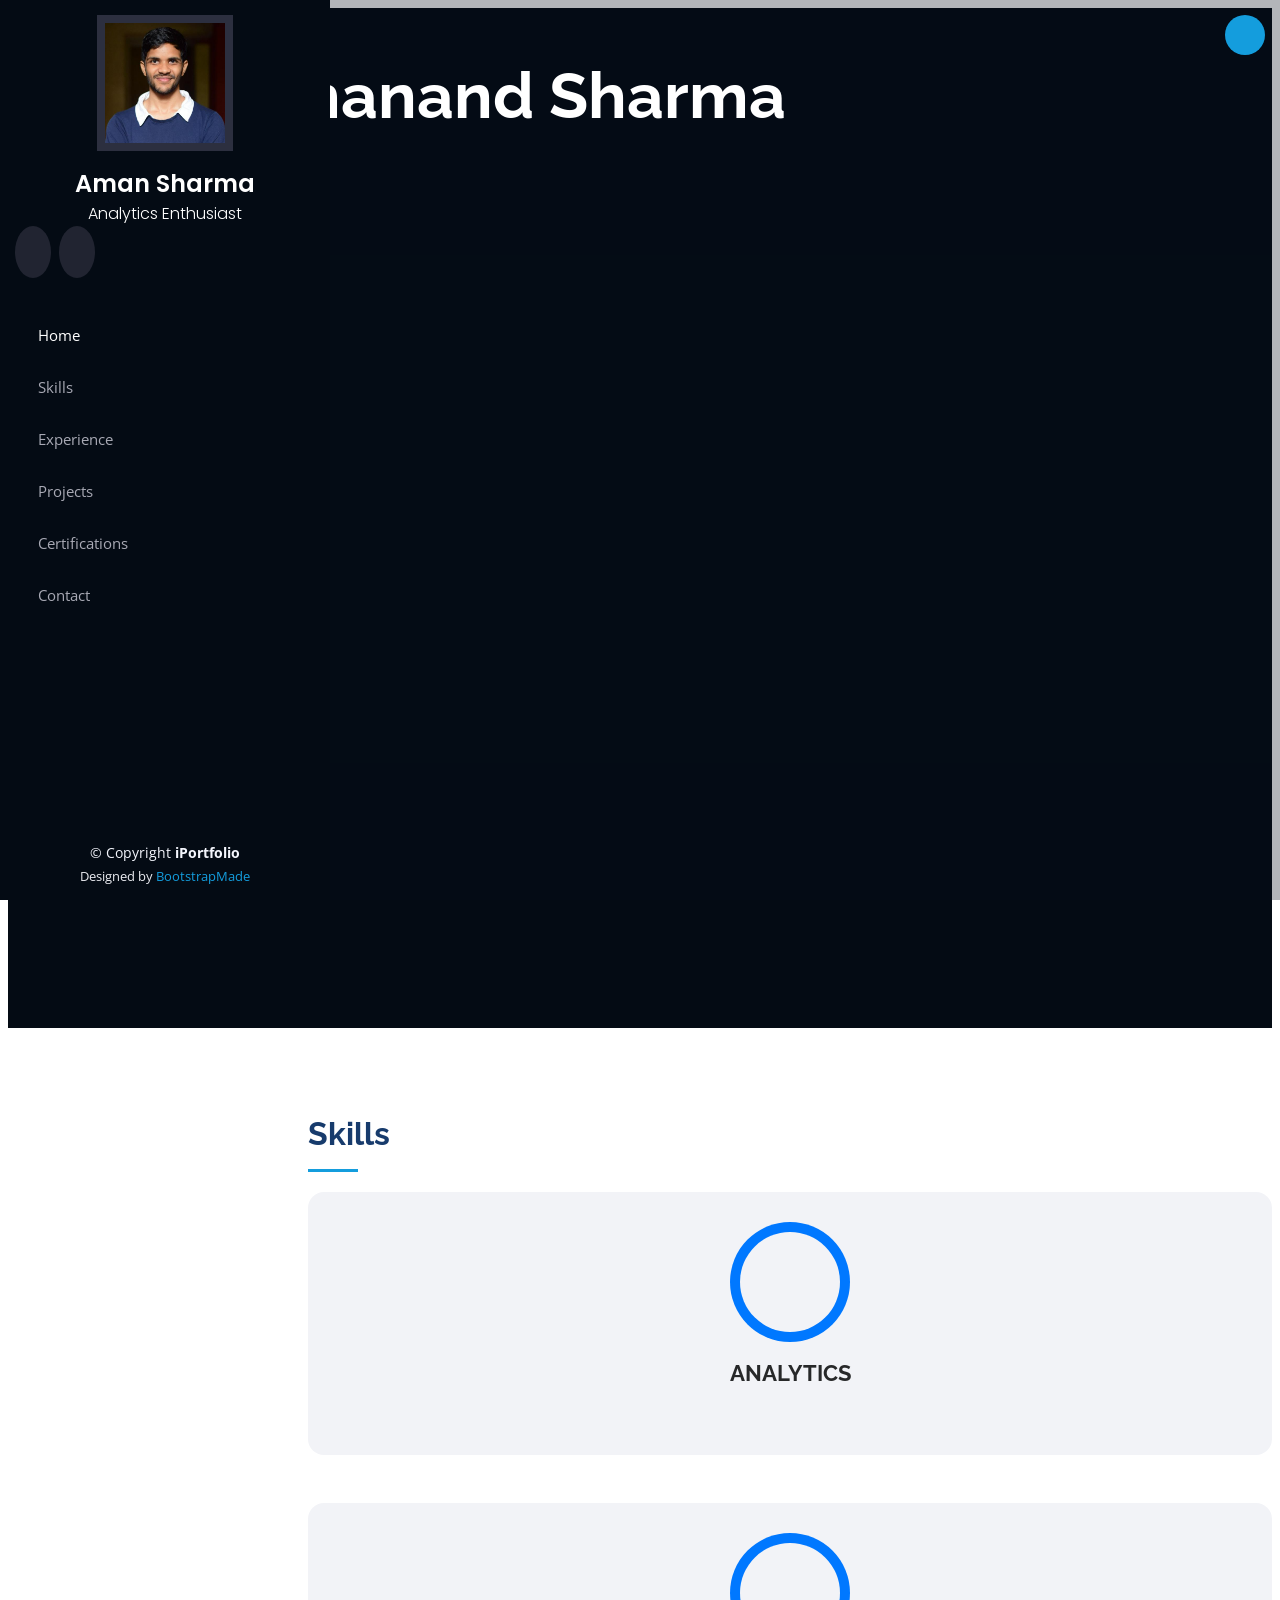
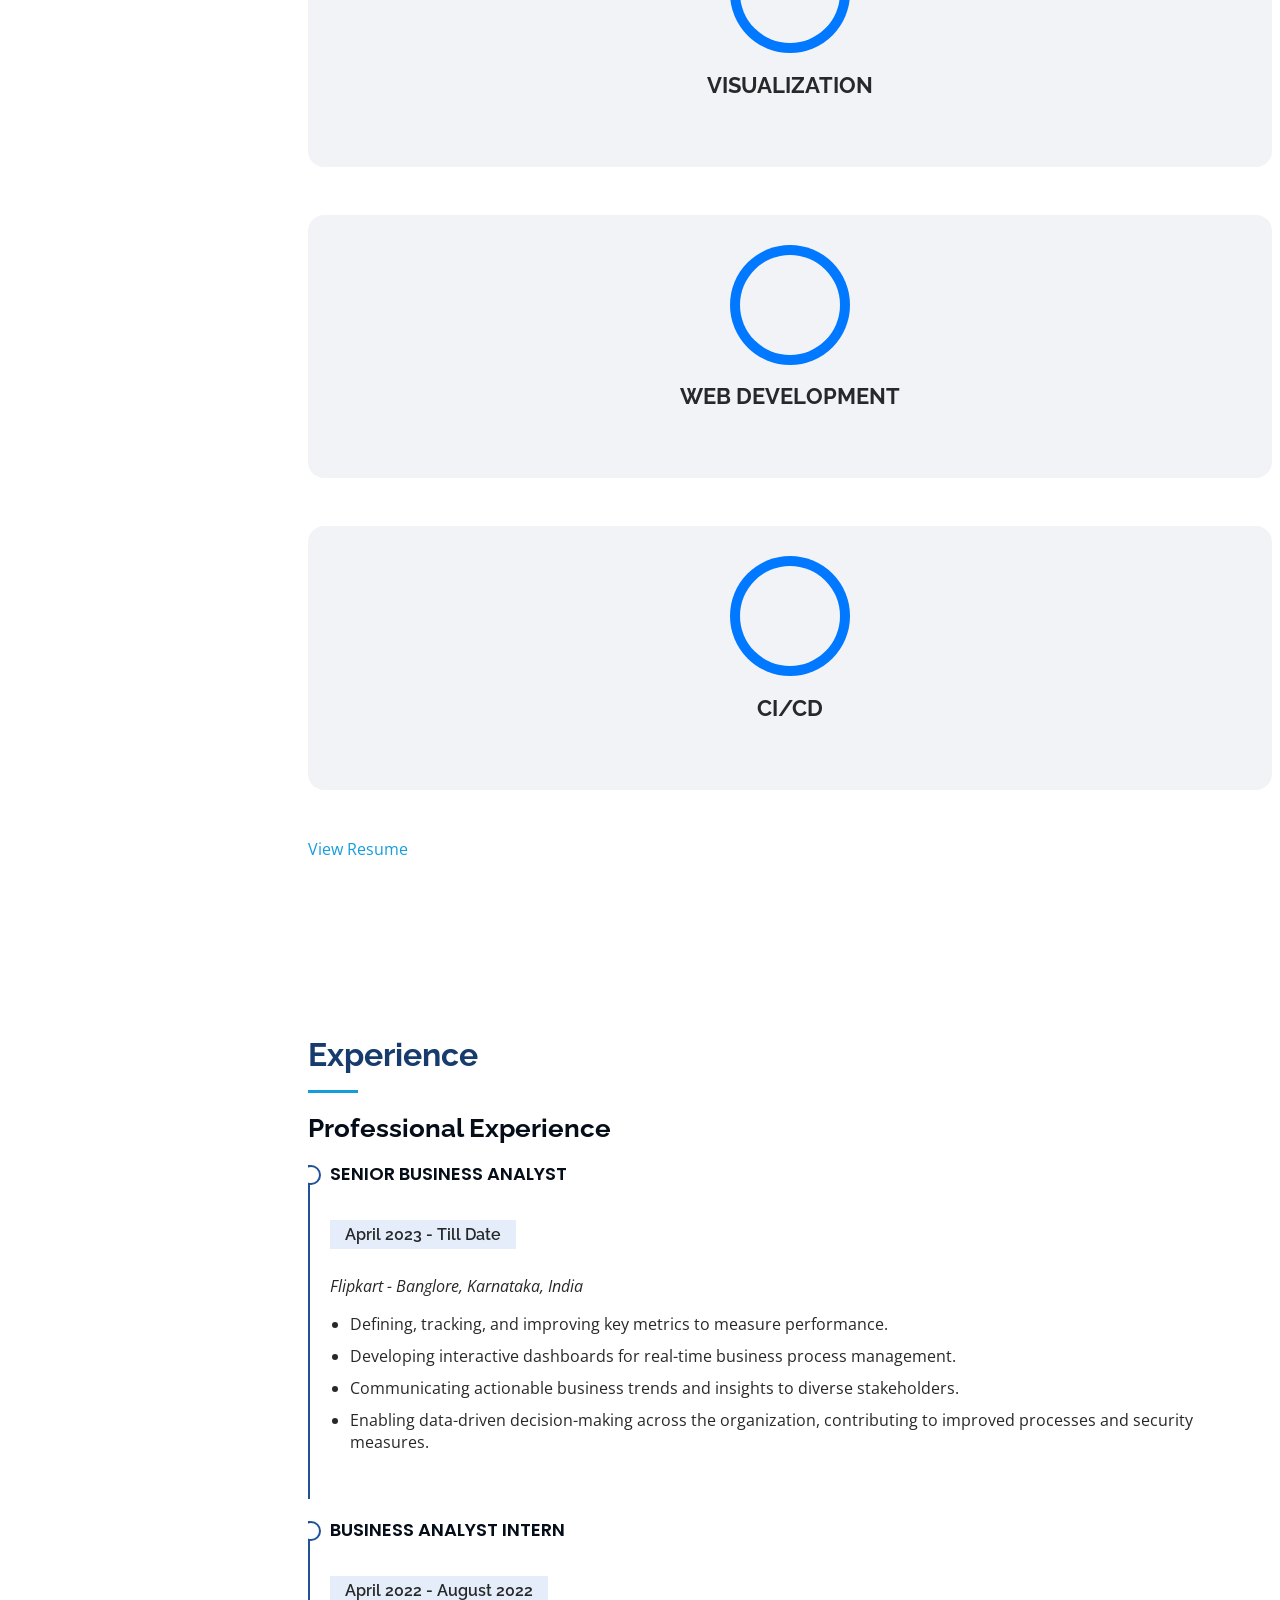
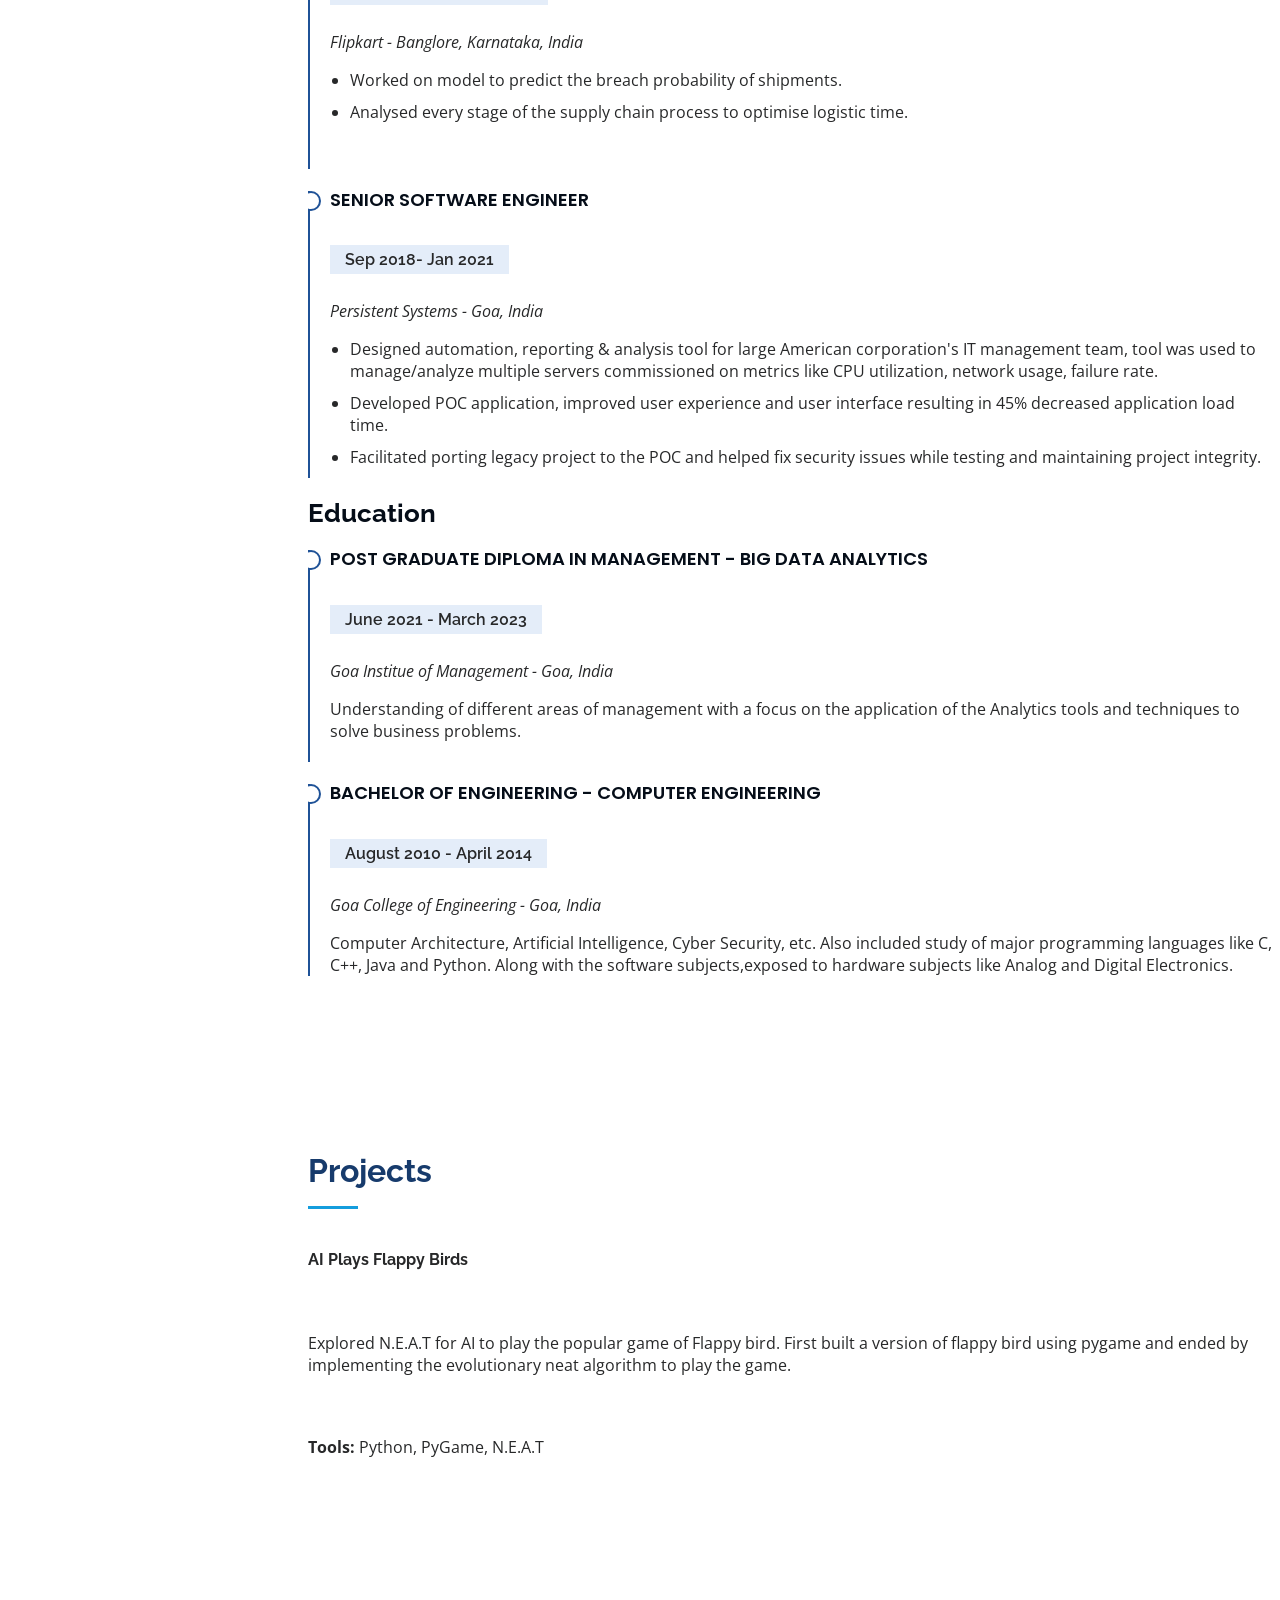
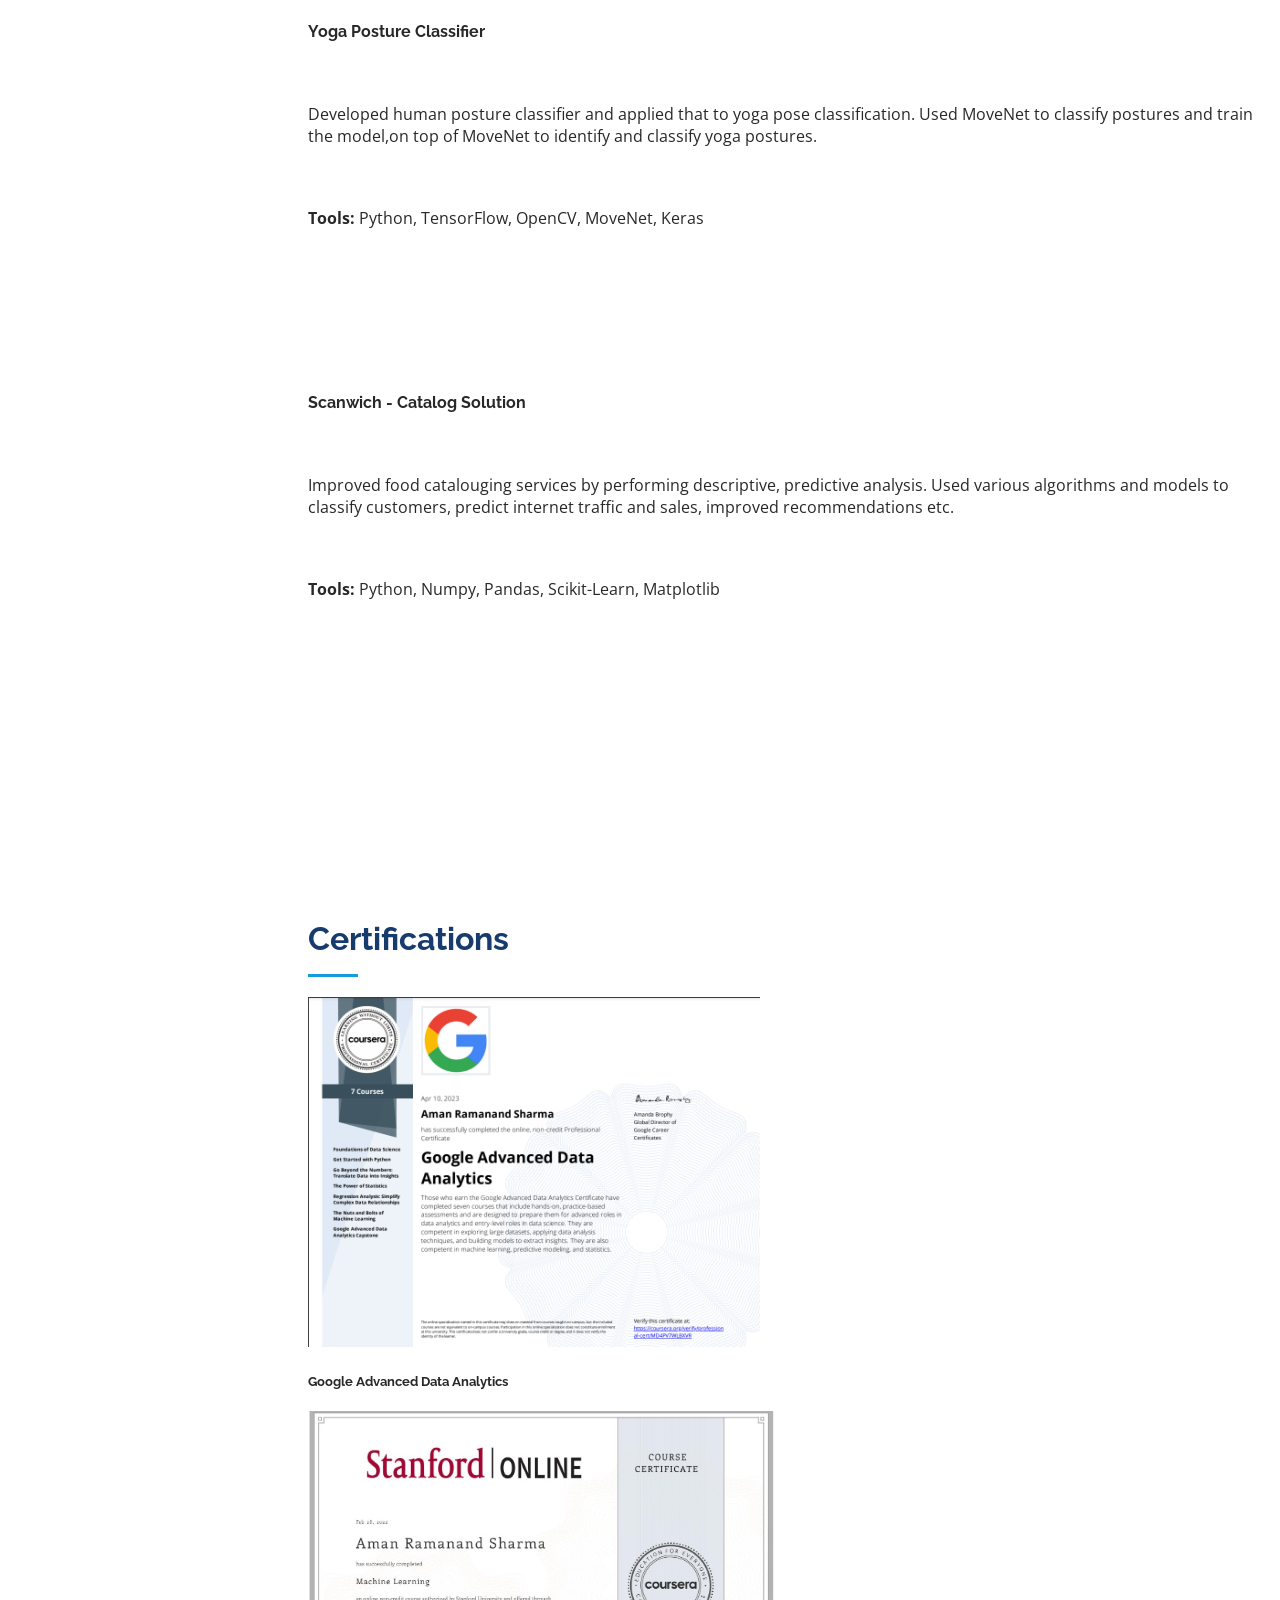
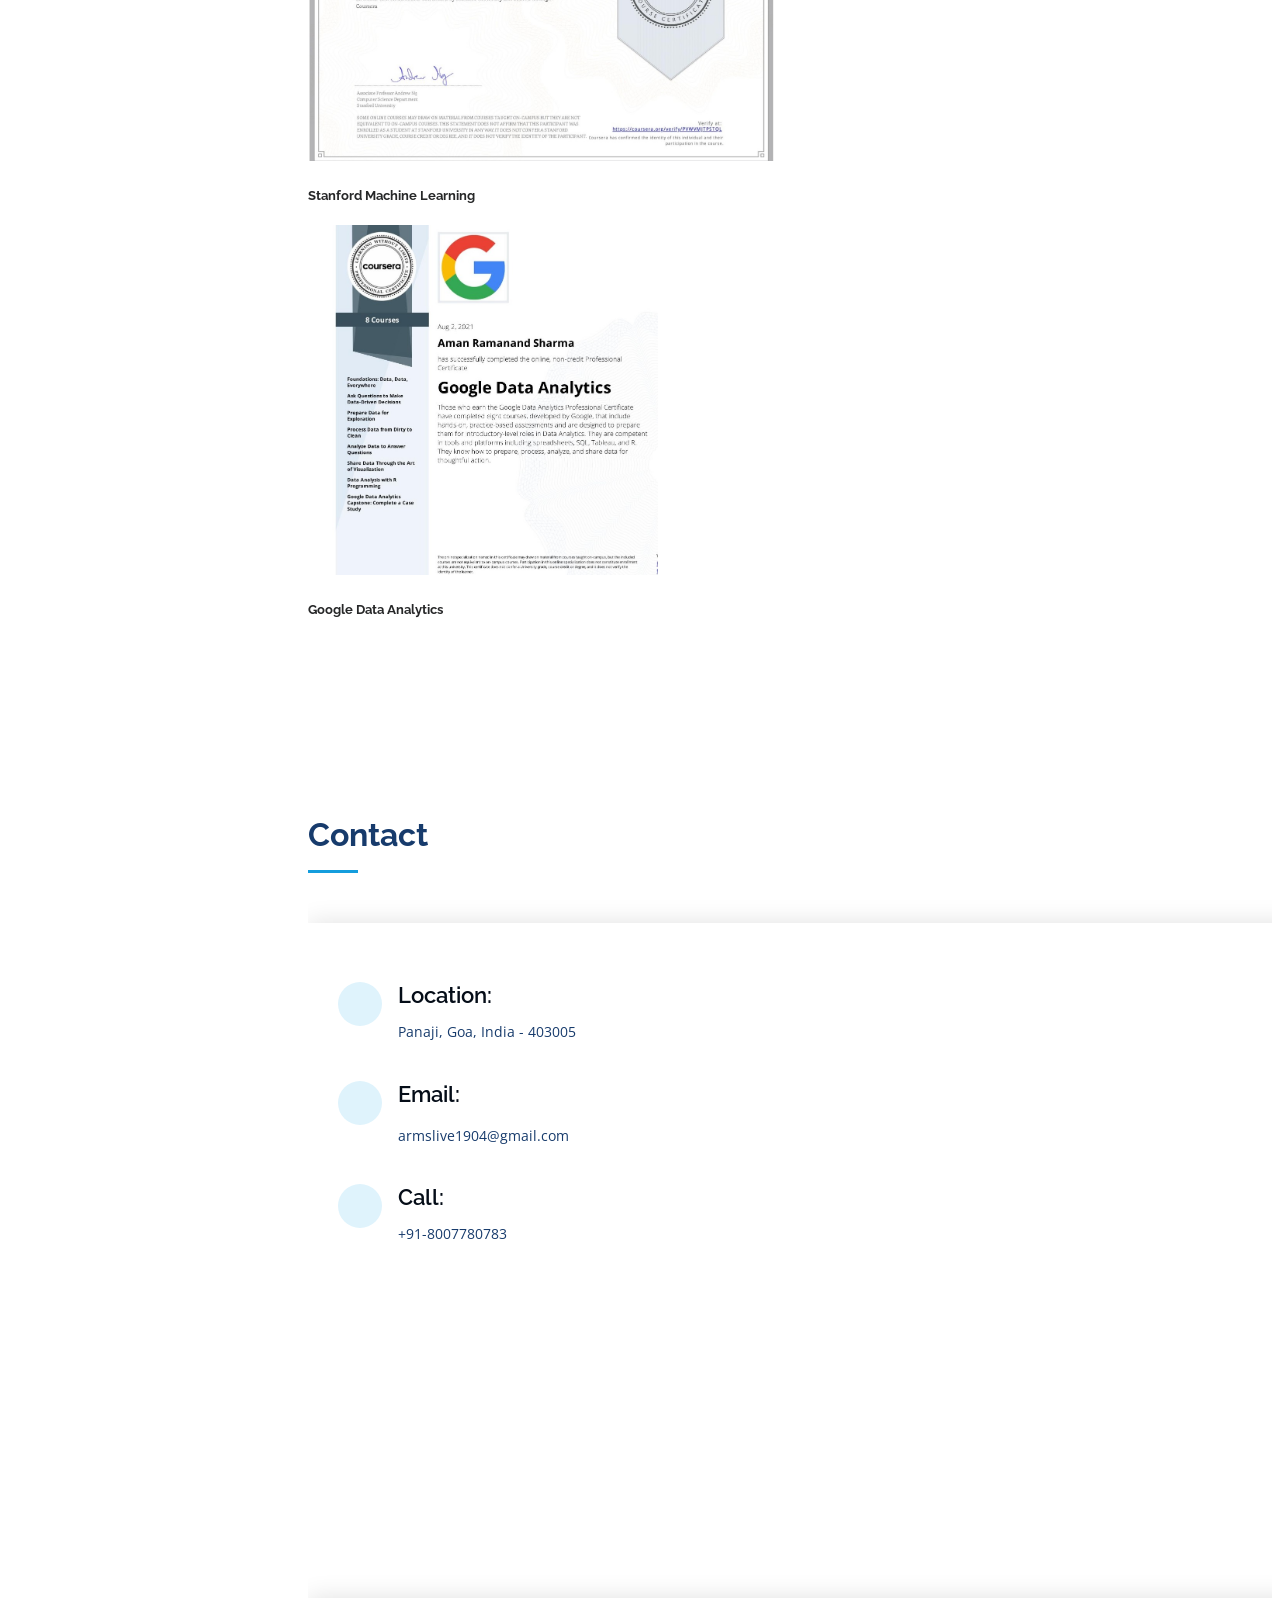
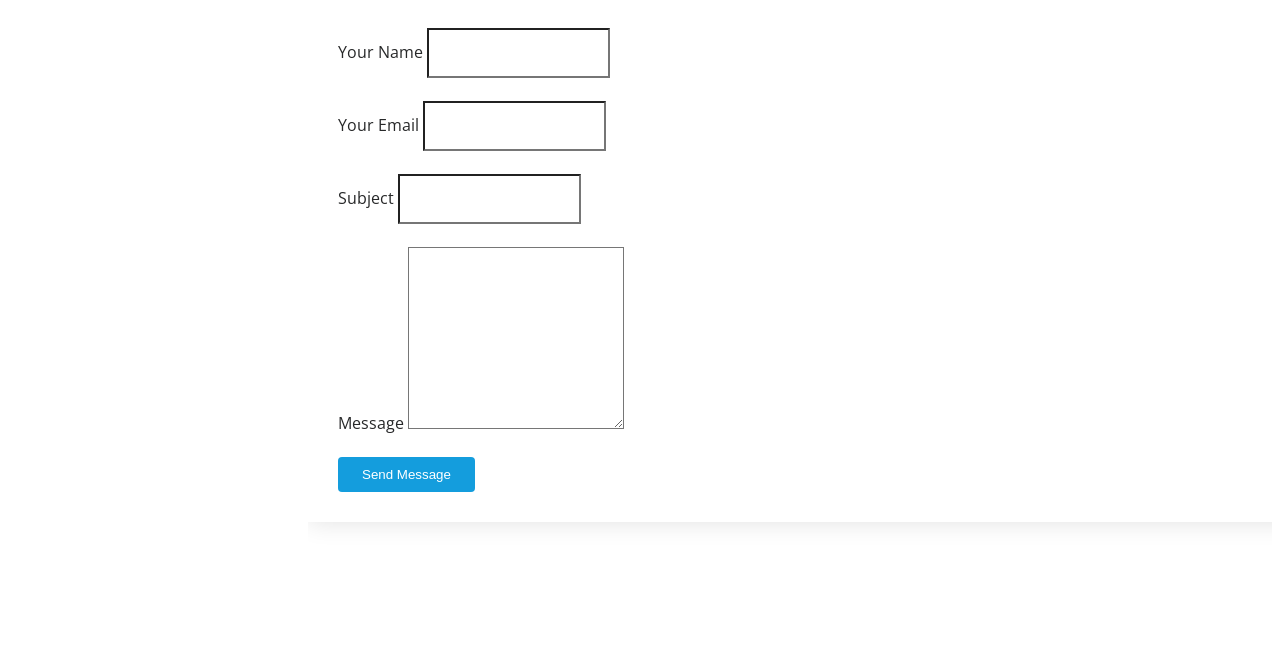
==== index.html @ 5f5aa846 "Added more changes" ====
<!DOCTYPE html>
<html lang="en">

<head>
  <meta charset="utf-8">
  <meta content="width=device-width, initial-scale=1.0" name="viewport">

<!-- Primary Meta Tags -->
<title>Aman Sharma</title>
<meta name="title" content="Aman Sharma">
<meta name="description" content="Business Analyst, Full Stack Developer, Freelancer - Portfolio Page ">

<!-- Open Graph / Facebook -->
<meta property="og:type" content="website">
<meta property="og:url" content="https://amanramanandsharma.github.io/">
<meta property="og:title" content="Aman Sharma">
<meta property="og:description" content="Business Analyst, Full Stack Developer, Freelancer - Portfolio Page ">
<meta property="og:image" content="assets/img/metatags.png">

<!-- Twitter -->
<meta property="twitter:card" content="summary_large_image">
<meta property="twitter:url" content="https://amanramanandsharma.github.io/">
<meta property="twitter:title" content="Aman Sharma">
<meta property="twitter:description" content="Business Analyst, Full Stack Developer, Freelancer - Portfolio Page ">
<meta property="twitter:image" content="assets/img/metatags.png">

  <!-- Favicons -->
  <link rel="apple-touch-icon" sizes="180x180" href="assets/img/favicon_io/apple-touch-icon.png">
  <link rel="icon" type="image/png" sizes="32x32" href="assets/img/favicon_io/favicon-32x32.png">
  <link rel="icon" type="image/png" sizes="16x16" href="assets/img/favicon_io/favicon-16x16.png">
  <link rel="manifest" href="assets/img/favicon_io/site.webmanifest">

  <!-- Google Fonts -->
  <link href="https://fonts.googleapis.com/css?family=Open+Sans:300,300i,400,400i,600,600i,700,700i|Raleway:300,300i,400,400i,500,500i,600,600i,700,700i|Poppins:300,300i,400,400i,500,500i,600,600i,700,700i" rel="stylesheet">

  <!-- Vendor CSS Files -->
  <link href="assets/vendor/aos/aos.css" rel="stylesheet">
  <link href="assets/vendor/bootstrap/css/bootstrap.min.css" rel="stylesheet">
  <link href="assets/vendor/bootstrap-icons/bootstrap-icons.css" rel="stylesheet">
  <link href="assets/vendor/boxicons/css/boxicons.min.css" rel="stylesheet">
  <link href="assets/vendor/glightbox/css/glightbox.min.css" rel="stylesheet">
  <link href="assets/vendor/swiper/swiper-bundle.min.css" rel="stylesheet">

  <!-- Template Main CSS File -->
  <link href="assets/css/style.css" rel="stylesheet">

  <!-- =======================================================
  * Template Name: iPortfolio - v3.7.0
  * Template URL: https://bootstrapmade.com/iportfolio-bootstrap-portfolio-websites-template/
  * Author: BootstrapMade.com
  * License: https://bootstrapmade.com/license/
  ======================================================== -->
</head>

<body>

  <!-- ======= Mobile nav toggle button ======= -->
  <i class="bi bi-list mobile-nav-toggle d-xl-none"></i>

  <!-- ======= Header ======= -->
  <header id="header">
    <div class="d-flex flex-column">

      <div class="profile">
        <img src="assets/img/profile_aman_github.jpeg" alt="" class="img-fluid rounded-circle">
        <h1 class="text-light"><a href="index.html">Aman Sharma</a></h1>
        <h3 class="text-light"><a href="index.html">Analytics Enthusiast</a></h3>
        <div class="social-links mt-3 text-center">
          <a href="https://github.com/amanramanandsharma" class="twitter" target="_blank"><i class="bx bxl-github"></i></a>
          <a href="https://www.linkedin.com/in/amanrsharma/" class="linkedin" target="_blank"><i class="bx bxl-linkedin"></i></a>
        </div>
      </div>

      <nav id="navbar" class="nav-menu navbar">
        <ul>
          <li><a href="#hero" class="nav-link scrollto active"><i class="bx bx-home"></i> <span>Home</span></a></li>
          <li><a href="#skills" class="nav-link scrollto"><i class="bx bx-user"></i> <span>Skills</span></a></li>
          <li><a href="#experience" class="nav-link scrollto"><i class="bx bx-file-blank"></i> <span>Experience</span></a></li>
          <li><a href="#projects" class="nav-link scrollto"><i class="bx bx-book-content"></i> <span>Projects</span></a></li>
          <li><a href="#certifications" class="nav-link scrollto"><i class="bx bx-server"></i> <span>Certifications</span></a></li>
          <li><a href="#contact" class="nav-link scrollto"><i class="bx bx-envelope"></i> <span>Contact</span></a></li>
        </ul>
      </nav><!-- .nav-menu -->
    </div>
  </header><!-- End Header -->

  <!-- ======= Hero Section ======= -->
  <section id="hero" class="d-flex flex-column justify-content-center align-items-center">
    <div class="hero-container" data-aos="fade-in">
      <h1>Aman Ramanand Sharma</h1>
      <p><span class="typed" data-typed-items="Data Enthusiast,Full Stack Developer"></span></p>
    </div>
  </section><!-- End Hero -->

  <main id="main">

    <!-- ======= Services Section ======= -->
    <section id="skills" class="about">
      <div class="container">

        <div class="section-title">
          <h2>Skills</h2>
        <div class="row">
          <!-- <div class="col-lg-4 col-md-6 icon-box" data-aos="fade-up">
            <div class="icon"><i class="bi bi-briefcase"></i></div>
            <h4 class="title"><a href="">Lorem Ipsum</a></h4>
            <p class="description">Voluptatum deleniti atque corrupti quos dolores et quas molestias excepturi sint occaecati cupiditate non provident</p>
          </div> -->
          <div class="col-lg-4 col-md-6 icon-box" data-aos="fade-up">
            <div class="service-box">
              <div class="service-ico">
                <span class="ico-circle"><i class="bi bi-cpu-fill"></i></span>
              </div>
              <div class="service-content pt-3">
                <h3 class="s-title">Analytics</h3>
                <p class="s-description text-center">
                  <!-- <strong>Python</strong> -->
                </p>
              </div>
            </div>
          </div>
          <div class="col-lg-4 col-md-6 icon-box" data-aos="fade-up" data-aos-delay="100">
            <div class="service-box">
              <div class="service-ico">
                <span class="ico-circle"><i class="bi bi-graph-up-arrow"></i></span>
              </div>
              <div class="service-content pt-3">
                <h3 class="s-title">Visualization</h3>
                <p class="s-description text-center">
                  <!-- <strong>Tableau</strong> -->
                </p>
              </div>
            </div>
          </div>
          <div class="col-lg-4 col-md-6 icon-box" data-aos="fade-up" data-aos-delay="200">
            <div class="service-box">
              <div class="service-ico">
                <span class="ico-circle"><i class="bi bi-file-earmark-code"></i></span>
              </div>
              <div class="service-content pt-3">
                <h3 class="s-title">Web Development</h3>
                <p class="s-description text-center">
                  <!-- <strong>Angular</strong>, <strong>Laravel</strong>, <strong>MySQL</strong> -->
                </p>
              </div>
            </div>
          </div>
          <div class="col-lg-4 col-md-6 icon-box mx-auto" data-aos="fade-up" data-aos-delay="300">
            <div class="service-box">
              <div class="service-ico">
                <span class="ico-circle"><i class="bi bi-arrow-repeat"></i></span>
              </div>
              <div class="service-content pt-3">
                <h3 class="s-title">CI/CD</h3>
                <p class="s-description text-center">
                  <!-- <strong>Jenkins</strong>, <strong>CircleCI</strong> -->
                </p>
              </div>
            </div>
          </div>
      </div>
      <div class="row" data-aos="fade-up" data-aos-delay="400">
        <div class="col">
          <div class="d-grid gap-2 col-6 mx-auto">
            <a class="btn btn-primary"  href="https://drive.google.com/file/d/1k7J1qKxwlFpJ63FvyiR-dQs1dfwvNhNd/view?usp=sharing" target="_blank">View Resume</a>
          </div>
        </div>
      </div>
    </section><!-- End Services Section -->

    <!-- ======= Resume Section ======= -->
    <section id="experience" class="resume">
      <div class="container">

        <div class="section-title">
          <h2>Experience</h2>

        <div class="row">
         
          <div class="col-lg-6" data-aos="fade-up">
            <h3 class="resume-title">Professional Experience</h3>
            <div class="resume-item">
              <h4>Senior Business Analyst</h4>
              <h5>April 2023 - Till Date</h5>
              <p><em>Flipkart - Banglore, Karnataka, India </em></p>
              <ul>
                <li>Defining, tracking, and improving key metrics to measure performance.</li>
                <li>Developing interactive dashboards for real-time business process management.</li>
                <li>Communicating actionable business trends and insights to diverse stakeholders.</li>
                <li>Enabling data-driven decision-making across the organization, contributing to improved processes and security measures.</li>
              </ul>
            </div>
            <div class="resume-item">
              <h4>Business Analyst Intern</h4>
              <h5>April 2022 - August 2022</h5>
              <p><em>Flipkart - Banglore, Karnataka, India </em></p>
              <ul>
                <li>Worked on model to predict the breach probability of shipments.</li>
                <li>Analysed every stage of the supply chain process to optimise logistic time.</li>
              </ul>
            </div>
            <div class="resume-item">
              <h4>Senior Software Engineer</h4>
              <h5>Sep 2018- Jan 2021</h5>
              <p><em>Persistent Systems - Goa, India</em></p>
              <ul>
                <li>Designed automation, reporting & analysis tool for large American corporation's IT management team, tool was used to manage/analyze multiple servers commissioned on metrics like CPU utilization, network usage, failure rate.</li>
                <li>Developed POC application, improved user experience and user interface resulting in 45% decreased application load time.</li>
                <li>Facilitated porting legacy project to the POC and helped fix security issues while testing and maintaining project integrity.</li>
              </ul>
            </div>
          </div>
          <div class="col-lg-6" data-aos="fade-up" data-aos-delay="100">
            <!-- <h3 class="resume-title">Sumary</h3>
            <div class="resume-item pb-0">
              <h4>Aman Ramanand Sharma</h4>
              <p><em>Currently pursuing PGDM focused in Big Data Analytics from Goa Institute of Management (GIM). Recently completed the Google Data Analytics Certificate - a rigorous, hands-on program that covers the entire scope of the data analysis process.</em></p>
              <ul>
                <li>Panaji, Goa</li>
                <li>+91-8007780783</li>
                <li>armslive1904@gmail.com</li>
              </ul>
            </div> -->

            <h3 class="resume-title">Education</h3>
            <div class="resume-item">
              <h4>Post Graduate Diploma in Management - Big Data Analytics</h4>
              <h5>June 2021 - March 2023</h5>
              <p><em>Goa Institue of Management - Goa, India</em></p>
              <p>Understanding of different areas of management with a focus on the application of the Analytics tools and techniques to solve business problems.</p>
            </div>
            <div class="resume-item">
              <h4>Bachelor of Engineering - Computer Engineering</h4>
              <h5>August 2010 - April 2014</h5>
              <p><em>Goa College of Engineering - Goa, India</em></p>
              <p>Computer Architecture, Artificial Intelligence, Cyber Security, etc.
                Also included study of major programming languages like C, C++, Java and Python. Along with the software subjects,exposed to hardware subjects like Analog and Digital Electronics.</p>
            </div>
          </div>
        </div>

      </div>
    </section><!-- End Resume Section -->

    <!-- ======= Portfolio Section ======= -->
    <section id="projects" class="portfolio">
      <div class="container">

        <div class="section-title">
          <h2>Projects</h2>
        <!-- <div class="row" data-aos="fade-up">
          <div class="col-lg-12 d-flex justify-content-center">
            <ul id="portfolio-flters">
              <li data-filter="*" class="filter-active">All</li>
              <li data-filter=".filter-app">Data Science</li>
              <li data-filter=".filter-card">Web Development</li>
            </ul>
          </div>
        </div> -->

        <div class="row portfolio-container" data-aos="fade-up" data-aos-delay="100">

          <div class="col-lg-4 col-md-6 portfolio-item filter-app">
            <div class="portfolio-wrap">
              <div class="card card-portfolio">
                <div class="card-body">
                  <h4 class="card-title"><strong>AI Plays Flappy Birds</strong></h4>
                  <p class="card-text">Explored N.E.A.T for AI to play the popular game of Flappy bird. First built a version of flappy bird using pygame and ended by implementing the evolutionary neat algorithm to play the game.</p>
                  <br><br>
                  <p class="card-text"><strong>Tools:</strong> Python, PyGame, N.E.A.T</p>
                </div>
              </div>
              <div class="portfolio-links">
                <a href="https://github.com/amanramanandsharma/flappy-bird-neat/blob/master/Flappy-Bird-NEAT.pdf" target="_blank" title="presentation"><i class="bx bx-link"></i></a>
               <a href="https://github.com/amanramanandsharma/flappy-bird-neat" target="_blank" title="github"><i class="bx bxl-github"></i></a>
              </div>
            </div>
          </div>

          <div class="col-lg-4 col-md-6 portfolio-item filter-app">
            <div class="portfolio-wrap">
              <div class="card card-portfolio">
                <div class="card-body">
                  <h4 class="card-title"><strong>Yoga Posture Classifier</strong></h4>
                  <p class="card-text">Developed human posture classifier and applied that to yoga pose classification. Used MoveNet to classify postures and train the model,on top of MoveNet to identify and classify yoga postures. </p>
                  <br><br>
                  <p class="card-text"><strong>Tools:</strong> Python, TensorFlow, OpenCV, MoveNet, Keras</p>
                </div>
              </div>
              <div class="portfolio-links">
                <a href="https://github.com/amanramanandsharma/yoga-pose-classifier/blob/master/Posture%20Recognition.pdf" target="_blank" title="presentation"><i class="bx bx-link"></i></a>
               <a href="https://github.com/amanramanandsharma/yoga-pose-classifier" target="_blank" title="github"><i class="bx bxl-github"></i></a>
              </div>
            </div>
          </div>

          <div class="col-lg-4 col-md-6 portfolio-item filter-web">
            <div class="portfolio-wrap">
              <div class="card card-portfolio">
                <div class="card-body">
                  <h4 class="card-title"><strong>Scanwich - Catalog Solution</strong></h4>
                  <p class="card-text">Improved food catalouging services by performing descriptive, predictive analysis. Used various algorithms and models to classify customers, predict internet traffic and sales, improved recommendations etc.</p>
                  <br><br>
                  <p class="card-text"><strong>Tools:</strong> Python, Numpy, Pandas, Scikit-Learn, Matplotlib</p>
                </div>
              </div>
              <div class="portfolio-links">
                <a href="https://github.com/amanramanandsharma/scanwich-anlysis/blob/master/scanwich-ppt.pdf" target="_blank" title="presentation"><i class="bx bx-link"></i></a>
               <a href="https://github.com/amanramanandsharma/scanwich-anlysis" target="_blank" title="github"><i class="bx bxl-github"></i></a>
              </div>
            </div>
          </div>

        </div>

      </div>
    </section><!-- End Portfolio Section -->

    

    <!-- ======= Testimonials Section ======= -->
    <section id="certifications" class="testimonials ">
      <div class="container">

        <div class="section-title">
          <h2>Certifications</h2>

        <div class="testimonials-slider swiper" data-aos="fade-up" data-aos-delay="100">
          <div class="swiper-wrapper">

            <div class="swiper-slide">
              <div class="card m-2 border-dark" data-aos="fade-up">
                <img class="card-img-top img-fluid max-height-350" src="assets/img/testimonials/Google-Advanced-Analytics.png" alt="Card image cap">
                <div class="card-body">
                  <h5 class="card-title"><strong>Google Advanced Data Analytics</strong></h5>
                </div>
              </div>
            </div>

            <div class="swiper-slide">
              <div class="card m-2 border-dark" data-aos="fade-up">
                <img class="card-img-top img-fluid max-height-350" src="assets/img/testimonials/stanford-certificate.jpeg" alt="Card image cap">
                <div class="card-body">
                  <h5 class="card-title"><strong>Stanford Machine Learning</strong></h5>
                </div>
              </div>
            </div>

            <div class="swiper-slide">
              <div class="card m-2 border-dark" data-aos="fade-up">
                <img class="card-img-top img-fluid max-height-350" src="assets/img/testimonials/google-certificate.jpeg" alt="Card image cap">
                <div class="card-body">
                  <h5 class="card-title"><strong>Google Data Analytics</strong></h5>
                </div>
              </div>
            </div>

            <!-- <div class="swiper-slide">
              <div class="card m-2 border-dark" data-aos="fade-up">
                <img class="card-img-top img-fluid max-height-350" src="assets/img/testimonials/udemy-python.jpg" alt="Card image cap">
                <div class="card-body">
                  <h5 class="card-title"><strong>Complete Python Bootcamp</strong></h5>
                </div>
              </div>
            </div> -->

          </div>
          <div class="swiper-pagination"></div>
        </div>

      </div>
    </section><!-- End Testimonials Section -->

    <!-- ======= Contact Section ======= -->
    <section id="contact" class="contact">
      <div class="container">

        <div class="section-title">
          <h2>Contact</h2>
          <!-- <p>Magnam dolores commodi suscipit. Necessitatibus eius consequatur ex aliquid fuga eum quidem. Sit sint consectetur velit. Quisquam quos quisquam cupiditate. Et nemo qui impedit suscipit alias ea. Quia fugiat sit in iste officiis commodi quidem hic quas.</p> -->
        </div>

        <div class="row" data-aos="fade-in">

          <div class="col-lg-5 d-flex align-items-stretch">
            <div class="info">
              <div class="address">
                <i class="bi bi-geo-alt"></i>
                <h4>Location:</h4>
                <p>Panaji, Goa, India - 403005</p>
              </div>

              <div class="email">
                <i class="bi bi-envelope"></i>
                <h4>Email:</h4>
                <p>armslive1904@gmail.com</p>
              </div>

              <div class="phone">
                <i class="bi bi-phone"></i>
                <h4>Call:</h4>
                <p>+91-8007780783</p>
              </div>
<!-- 
              <iframe src="https://www.google.com/maps/embed?pb=!1m14!1m8!1m3!1d12097.433213460943!2d-74.0062269!3d40.7101282!3m2!1i1024!2i768!4f13.1!3m3!1m2!1s0x0%3A0xb89d1fe6bc499443!2sDowntown+Conference+Center!5e0!3m2!1smk!2sbg!4v1539943755621" frameborder="0" style="border:0; width: 100%; height: 290px;" allowfullscreen></iframe> -->

              <iframe src="https://www.google.com/maps/embed?pb=!1m18!1m12!1m3!1d3844.9371852664326!2d73.86157641536498!3d15.487810589242443!2m3!1f0!2f0!3f0!3m2!1i1024!2i768!4f13.1!3m3!1m2!1s0x3bbfbf6b1ea70aaf%3A0x608029a0ea7ae029!2sMilroc%20Temple%20Towers%2C%20Bambolim%2C%20Goa%20403006!5e0!3m2!1sen!2sin!4v1654980265589!5m2!1sen!2sin" frameborder="0"  width="100%" height="290px" style="border:0;" allowfullscreen="" loading="lazy" referrerpolicy="no-referrer-when-downgrade"></iframe>
            </div>

          </div>

          <div class="col-lg-7 mt-5 mt-lg-0 d-flex align-items-stretch">
            <form action="forms/contact.php" method="post" role="form" class="php-email-form">
              <div class="row">
                <div class="form-group col-md-6">
                  <label for="name">Your Name</label>
                  <input type="text" name="name" class="form-control" id="name" required>
                </div>
                <div class="form-group col-md-6">
                  <label for="name">Your Email</label>
                  <input type="email" class="form-control" name="email" id="email" required>
                </div>
              </div>
              <div class="form-group">
                <label for="name">Subject</label>
                <input type="text" class="form-control" name="subject" id="subject" required>
              </div>
              <div class="form-group">
                <label for="name">Message</label>
                <textarea class="form-control" name="message" rows="10" required></textarea>
              </div>
              <div class="my-3">
                <div class="loading">Loading</div>
                <div class="error-message"></div>
                <div class="sent-message">Your message has been sent. Thank you!</div>
              </div>
              <div class="text-center"><button type="submit">Send Message</button></div>
            </form>
          </div>

        </div>

      </div>
    </section><!-- End Contact Section -->

  </main><!-- End #main -->

  <!-- ======= Footer ======= -->
  <footer id="footer">
    <div class="container">
      <div class="copyright">
        &copy; Copyright <strong><span>iPortfolio</span></strong>
      </div>
      <div class="credits">
        <!-- All the links in the footer should remain intact. -->
        <!-- You can delete the links only if you purchased the pro version. -->
        <!-- Licensing information: https://bootstrapmade.com/license/ -->
        <!-- Purchase the pro version with working PHP/AJAX contact form: https://bootstrapmade.com/iportfolio-bootstrap-portfolio-websites-template/ -->
        Designed by <a href="https://bootstrapmade.com/">BootstrapMade</a>
      </div>
    </div>
  </footer><!-- End  Footer -->

  <a href="#" class="back-to-top d-flex align-items-center justify-content-center"><i class="bi bi-arrow-up-short"></i></a>

  <!-- Vendor JS Files -->
  <script src="assets/vendor/purecounter/purecounter.js"></script>
  <script src="assets/vendor/aos/aos.js"></script>
  <script src="assets/vendor/bootstrap/js/bootstrap.bundle.min.js"></script>
  <script src="assets/vendor/glightbox/js/glightbox.min.js"></script>
  <script src="assets/vendor/isotope-layout/isotope.pkgd.min.js"></script>
  <script src="assets/vendor/swiper/swiper-bundle.min.js"></script>
  <script src="assets/vendor/typed.js/typed.min.js"></script>
  <script src="assets/vendor/waypoints/noframework.waypoints.js"></script>
  <script src="assets/vendor/php-email-form/validate.js"></script>

  <!-- Template Main JS File -->
  <script src="assets/js/main.js"></script>

</body>

</html>
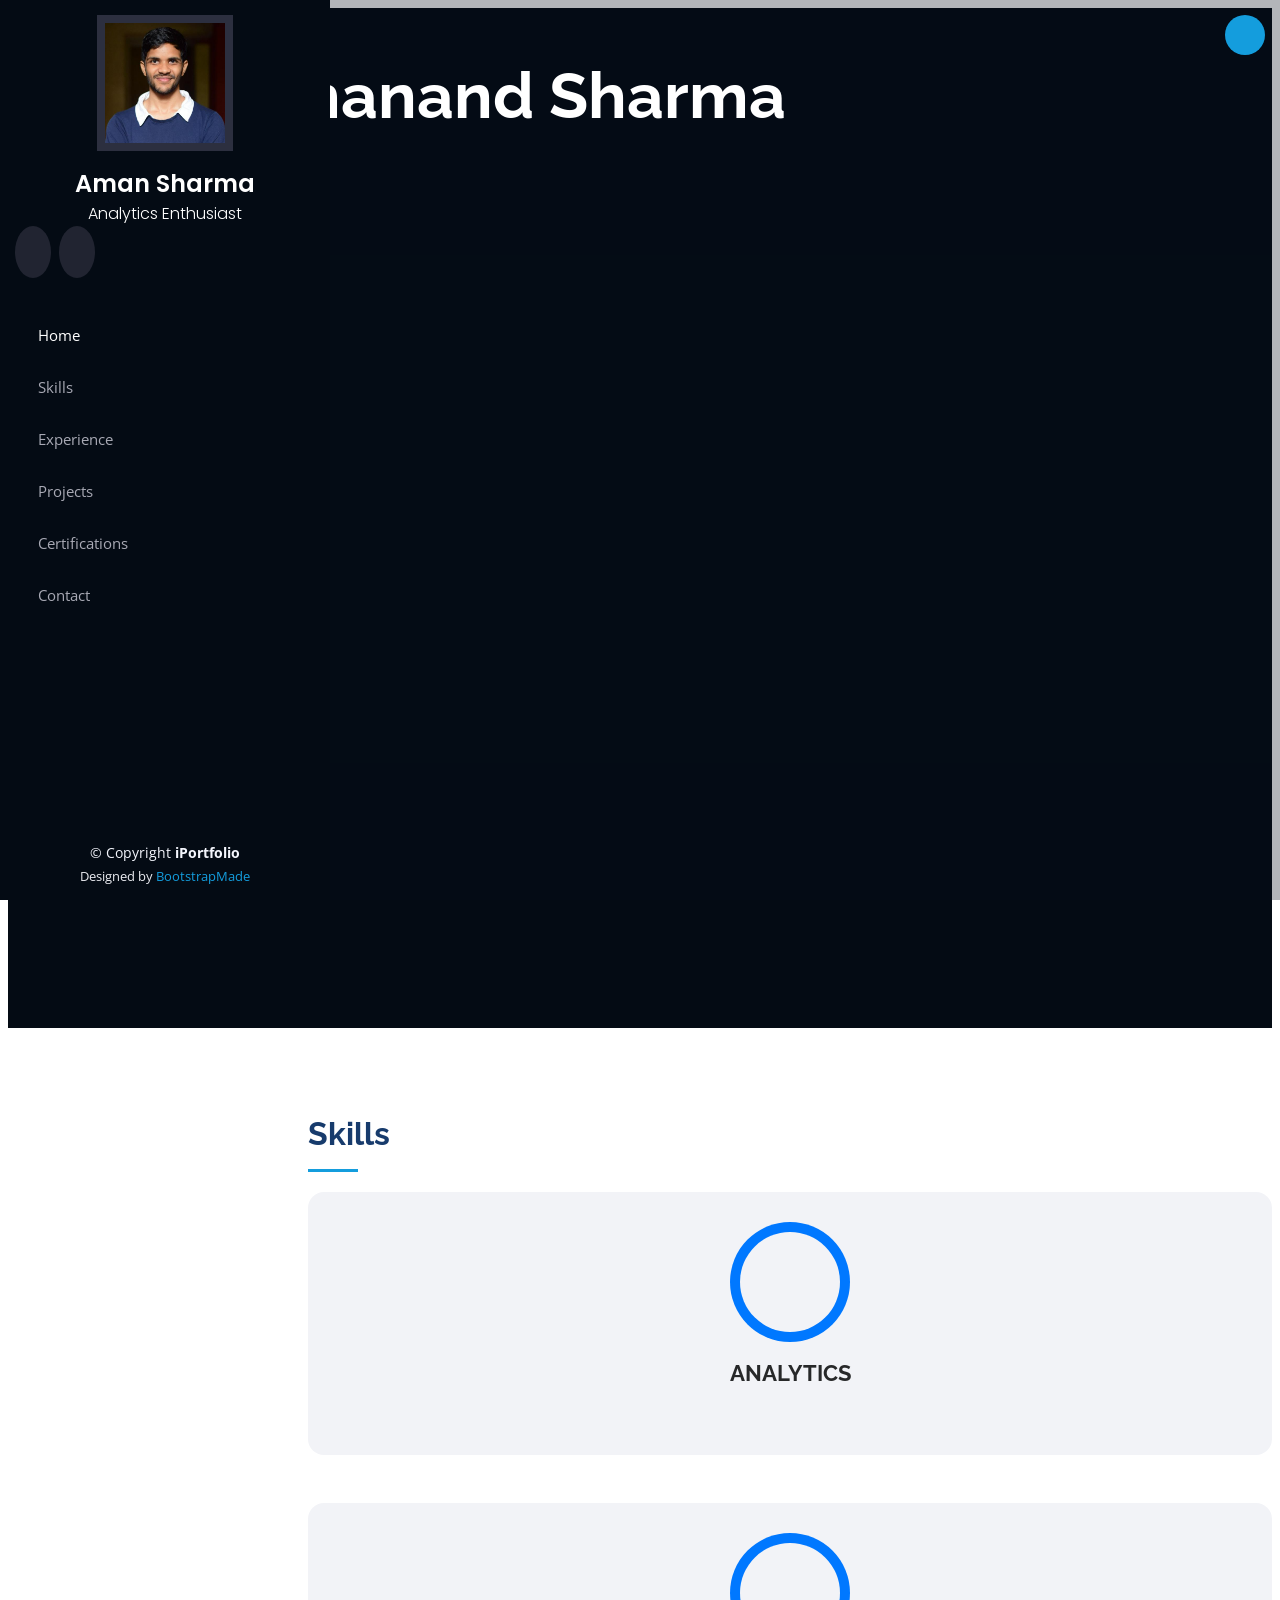
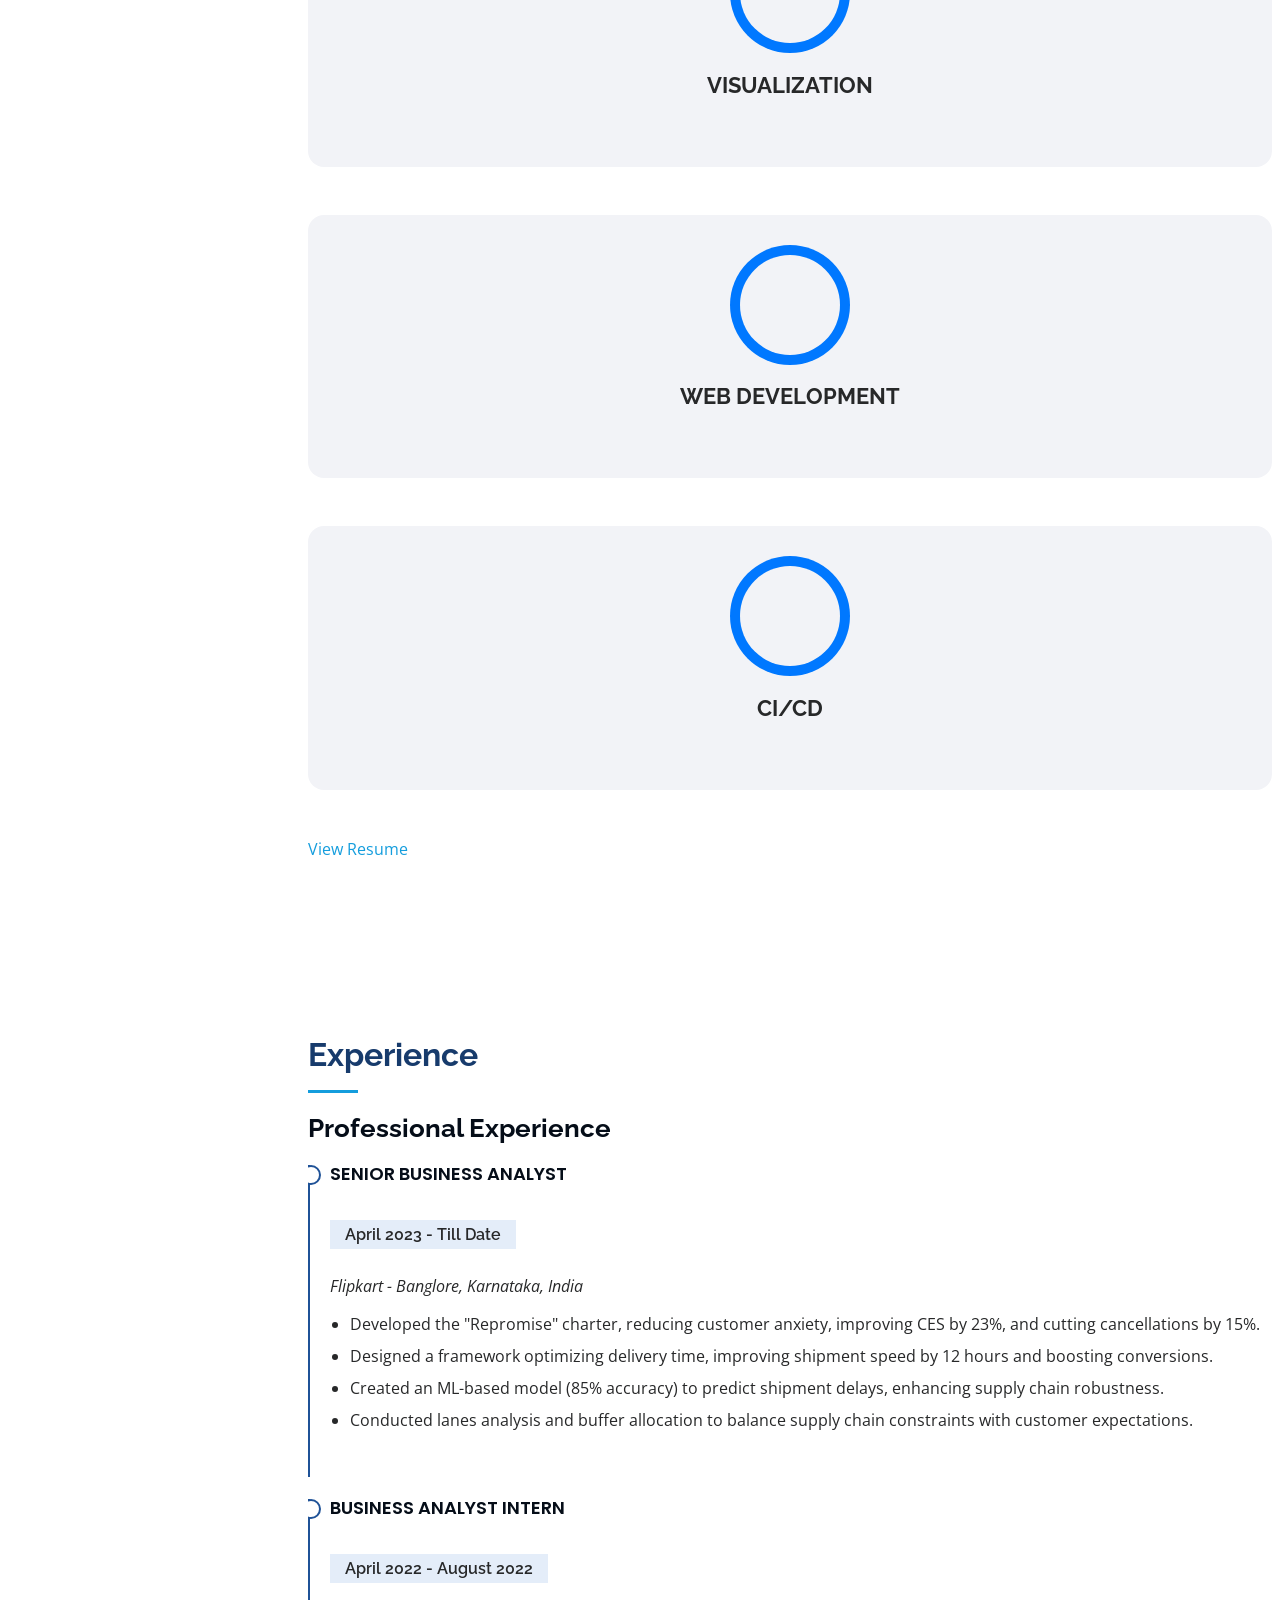
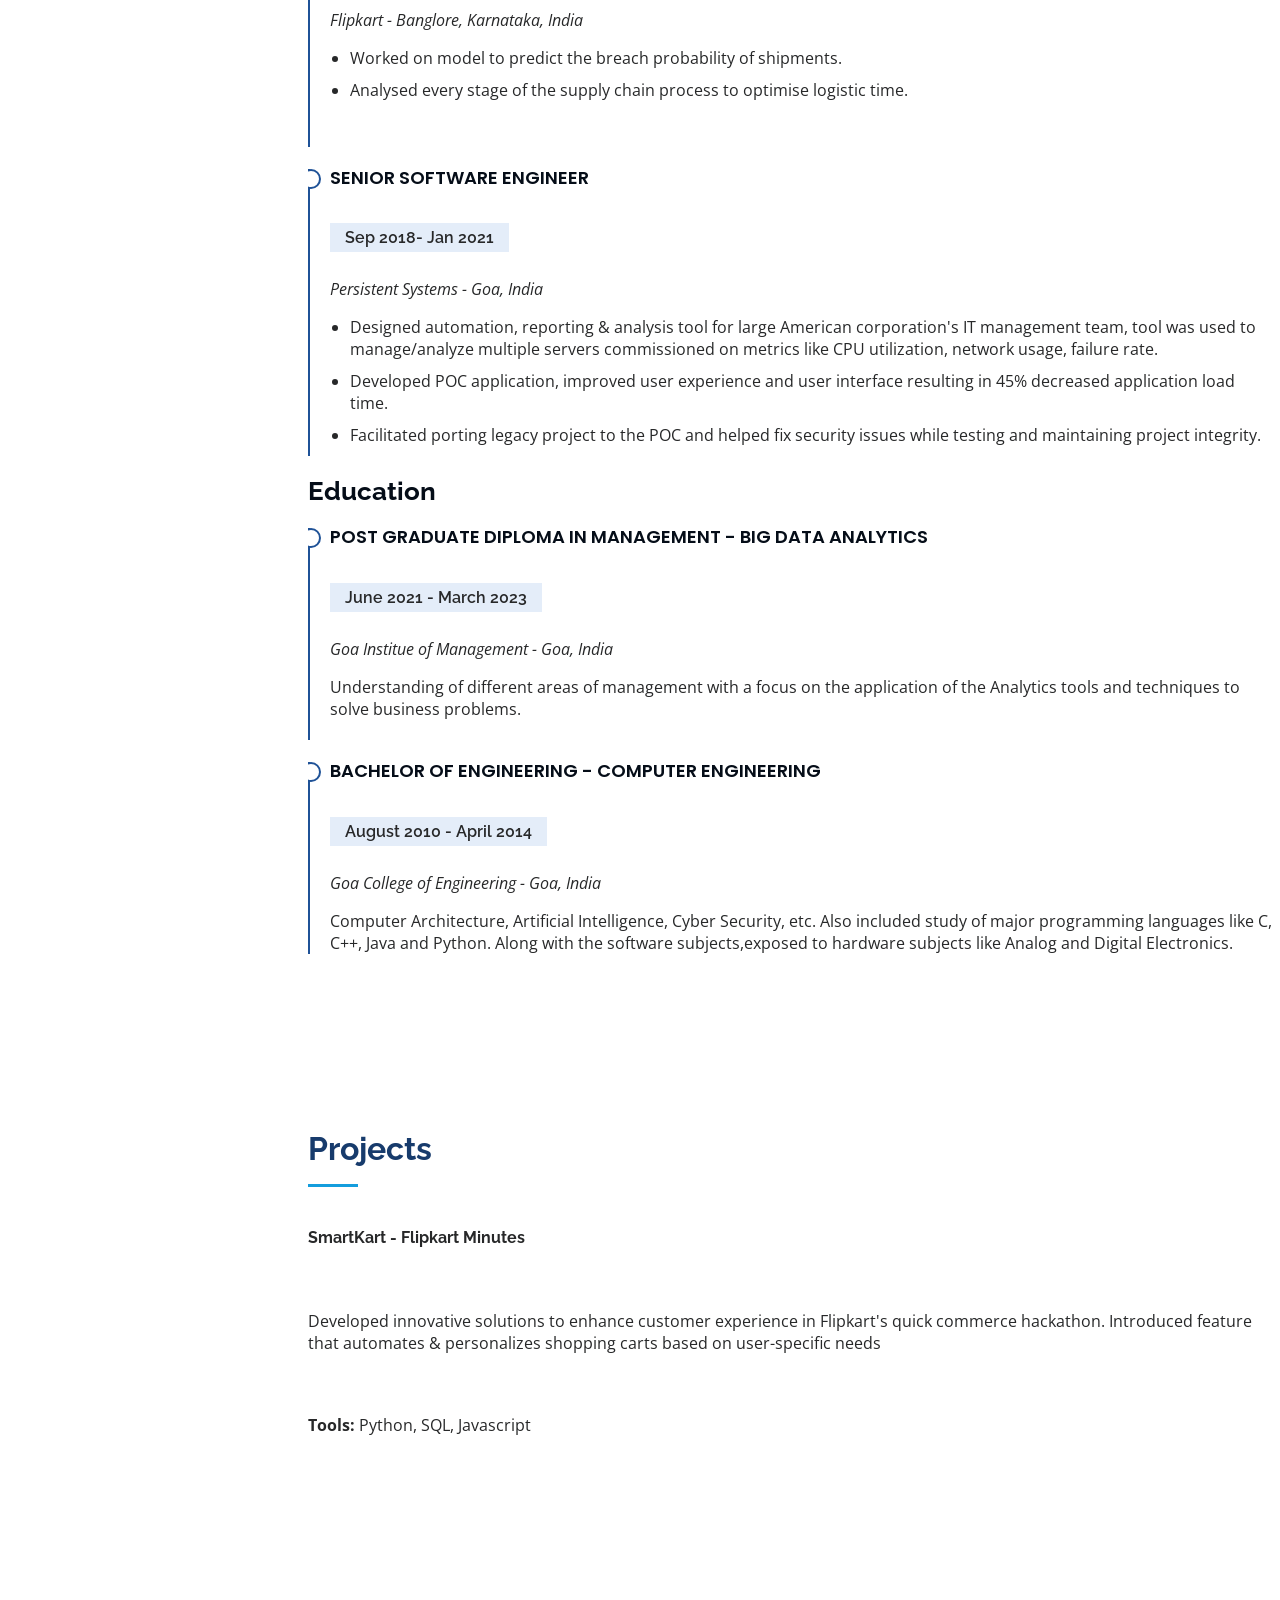
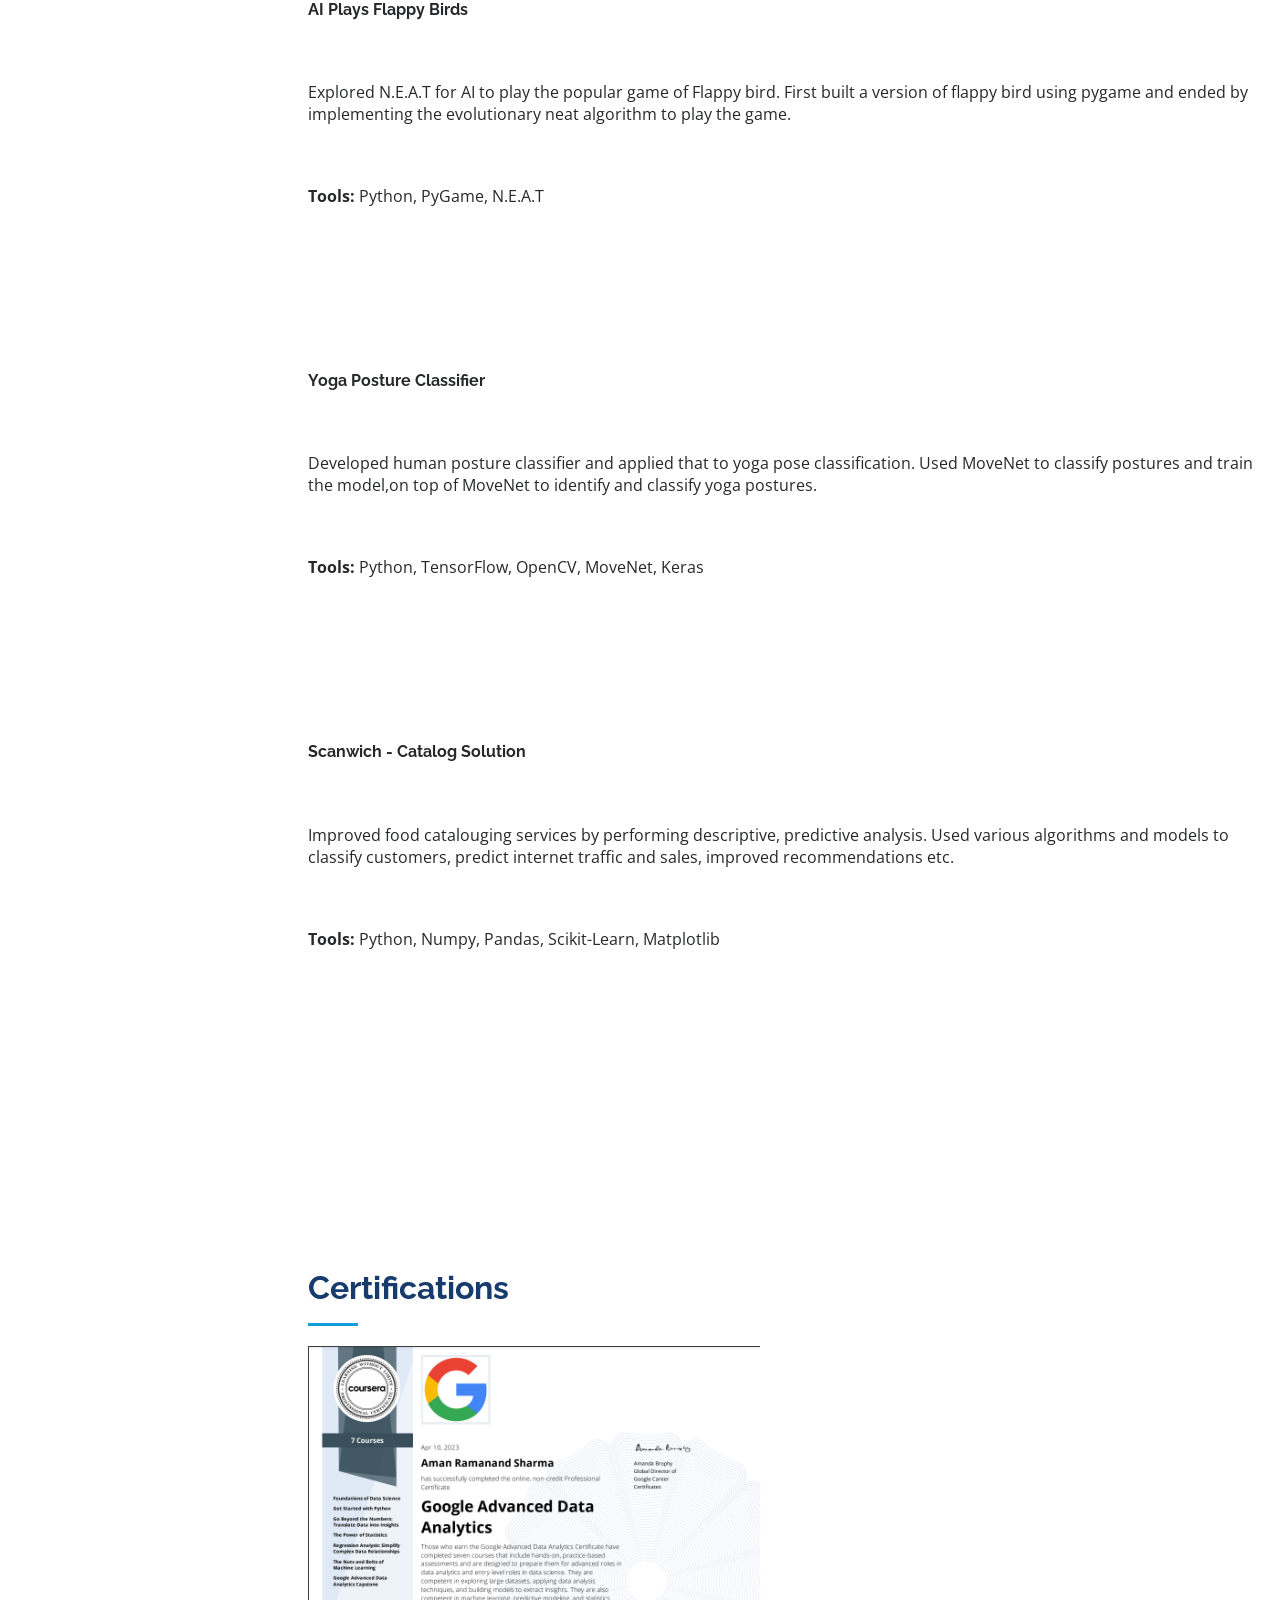
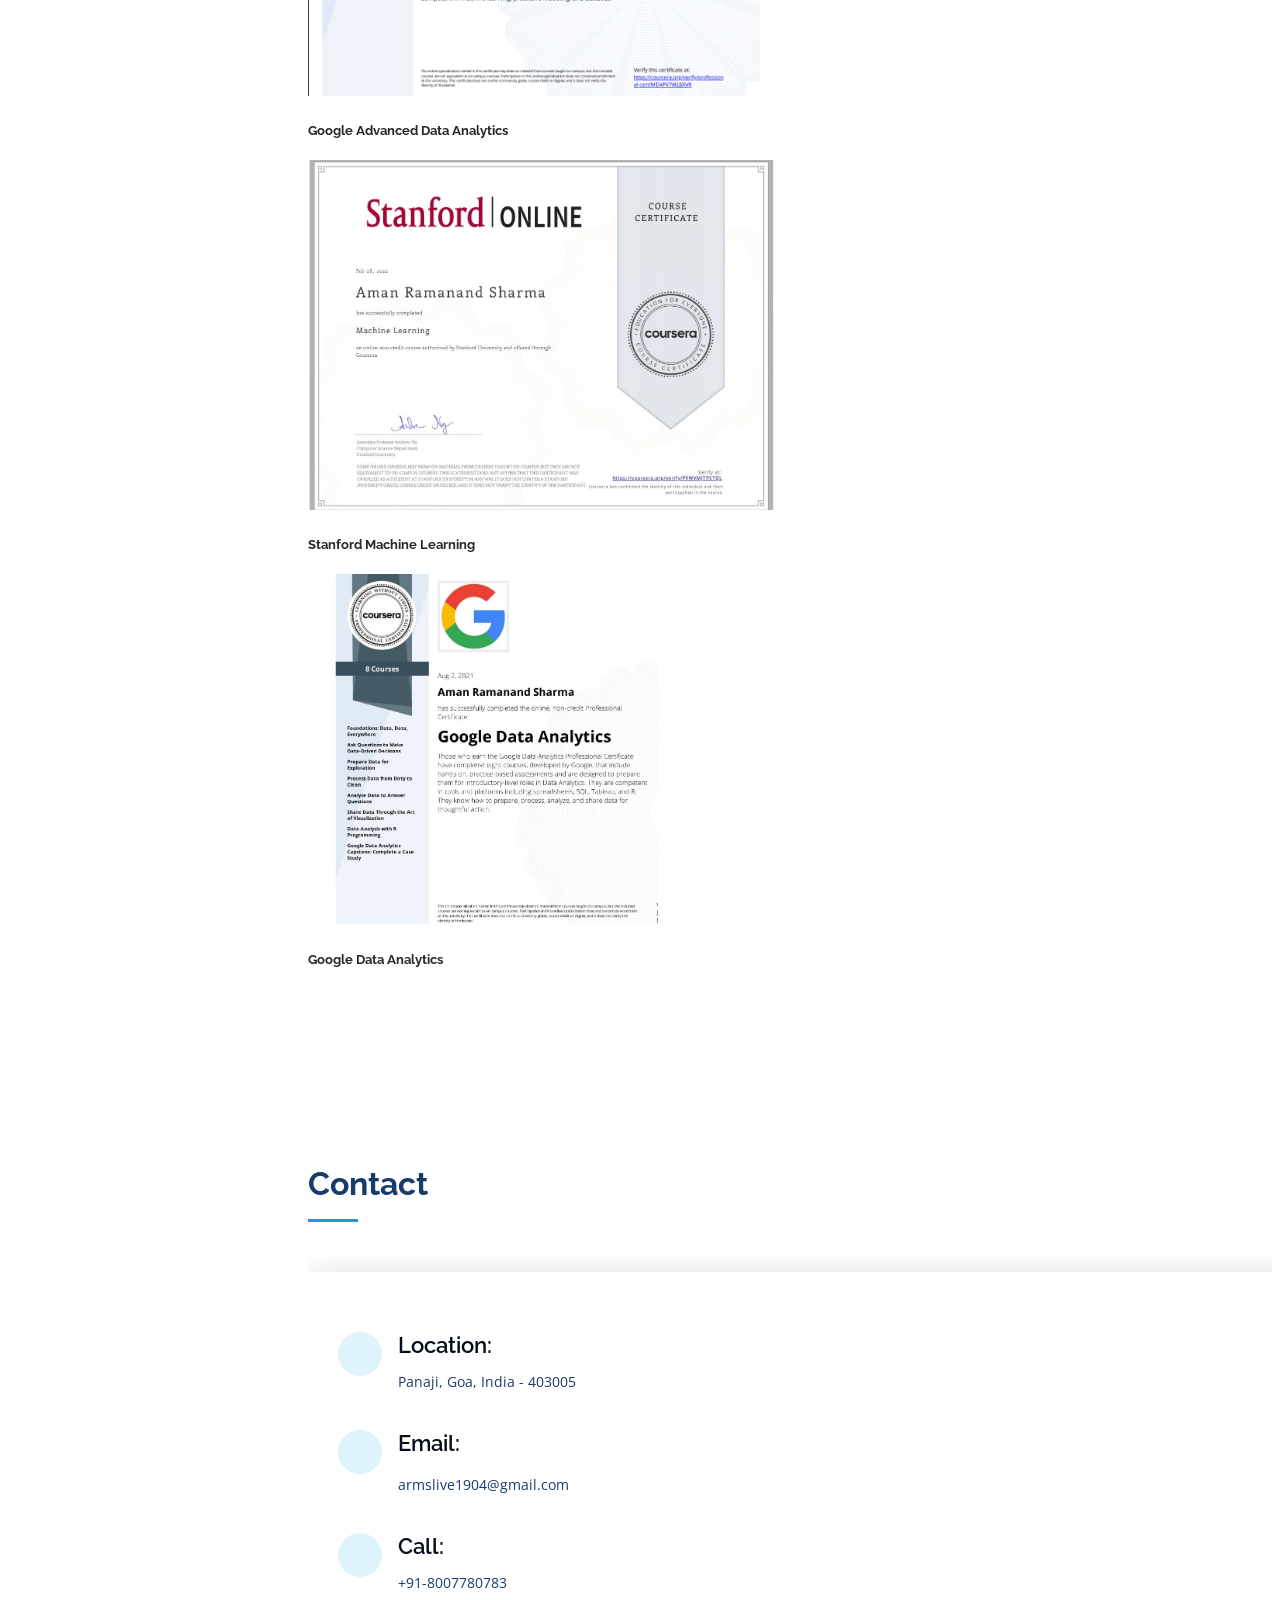
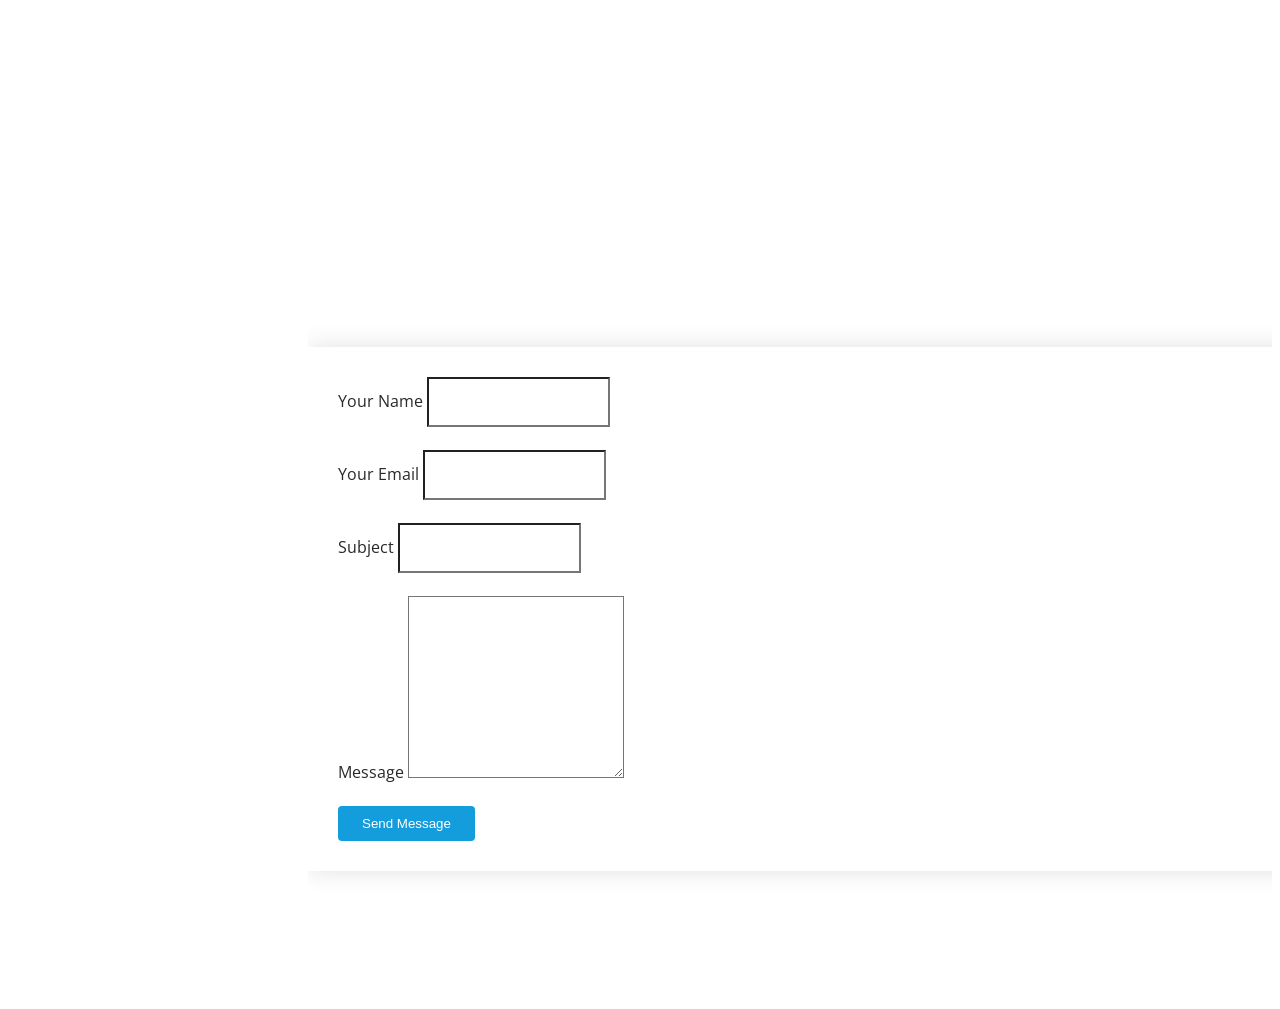
==== commit 29fcb342: "Updated Resume & Projects list" ====
--- a/index.html
+++ b/index.html
@@ -162,7 +162,7 @@
       <div class="row" data-aos="fade-up" data-aos-delay="400">
         <div class="col">
           <div class="d-grid gap-2 col-6 mx-auto">
-            <a class="btn btn-primary"  href="https://drive.google.com/file/d/1k7J1qKxwlFpJ63FvyiR-dQs1dfwvNhNd/view?usp=sharing" target="_blank">View Resume</a>
+            <a class="btn btn-primary"  href="https://drive.google.com/file/d/1h3pz5cccqFXMb8w3JaEN0RVhMBneSr1Z/view?usp=drive_link" target="_blank">View Resume</a>
           </div>
         </div>
       </div>
@@ -184,10 +184,10 @@
               <h5>April 2023 - Till Date</h5>
               <p><em>Flipkart - Banglore, Karnataka, India </em></p>
               <ul>
-                <li>Defining, tracking, and improving key metrics to measure performance.</li>
-                <li>Developing interactive dashboards for real-time business process management.</li>
-                <li>Communicating actionable business trends and insights to diverse stakeholders.</li>
-                <li>Enabling data-driven decision-making across the organization, contributing to improved processes and security measures.</li>
+                <li>Developed the "Repromise" charter, reducing customer anxiety, improving CES by 23%, and cutting cancellations by 15%.</li>
+                <li>Designed a framework optimizing delivery time, improving shipment speed by 12 hours and boosting conversions.</li>
+                <li>Created an ML-based model (85% accuracy) to predict shipment delays, enhancing supply chain robustness.</li>
+                <li>Conducted lanes analysis and buffer allocation to balance supply chain constraints with customer expectations.</li>
               </ul>
             </div>
             <div class="resume-item">
@@ -264,6 +264,23 @@
             <div class="portfolio-wrap">
               <div class="card card-portfolio">
                 <div class="card-body">
+                  <h4 class="card-title"><strong>SmartKart - Flipkart Minutes </strong></h4>
+                  <p class="card-text">Developed innovative solutions to enhance customer experience in Flipkart's quick commerce hackathon. Introduced feature that automates & personalizes shopping carts based on user-specific needs</p>
+                  <br><br>
+                  <p class="card-text"><strong>Tools:</strong> Python, SQL, Javascript</p>
+                </div>
+              </div>
+              <div class="portfolio-links">
+                <a href="https://medium.com/@armslive1904/smartkart-as-every-minute-counts-to-a-customer-55f926129ae9" target="_blank" title="presentation"><i class="bx bx-link"></i></a>
+               <a href="https://medium.com/@armslive1904/smartkart-as-every-minute-counts-to-a-customer-55f926129ae9" target="_blank" title="github"><i class="bx bxl-github"></i></a>
+              </div>
+            </div>
+          </div>
+
+          <div class="col-lg-4 col-md-6 portfolio-item filter-app">
+            <div class="portfolio-wrap">
+              <div class="card card-portfolio">
+                <div class="card-body">
                   <h4 class="card-title"><strong>AI Plays Flappy Birds</strong></h4>
                   <p class="card-text">Explored N.E.A.T for AI to play the popular game of Flappy bird. First built a version of flappy bird using pygame and ended by implementing the evolutionary neat algorithm to play the game.</p>
                   <br><br>
@@ -479,4 +496,4 @@
 
 </body>
 
-</html>+</html>
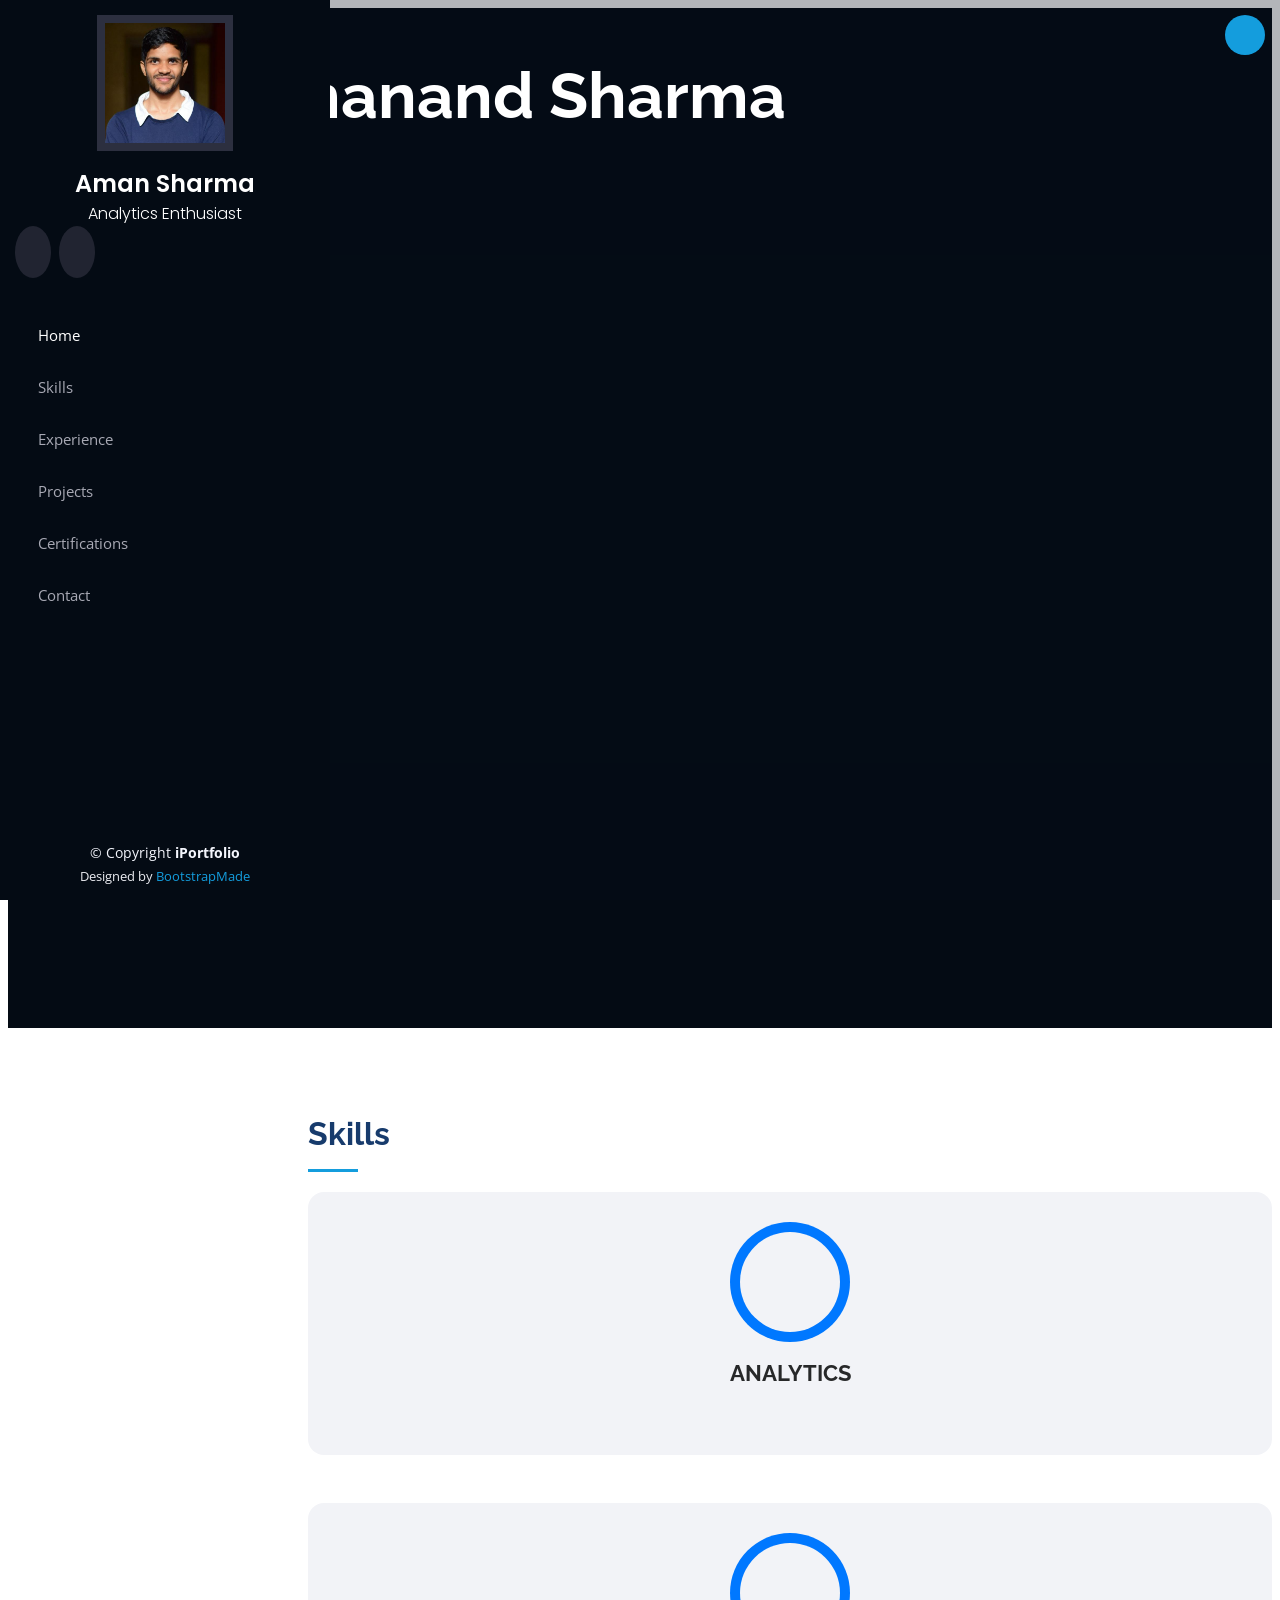
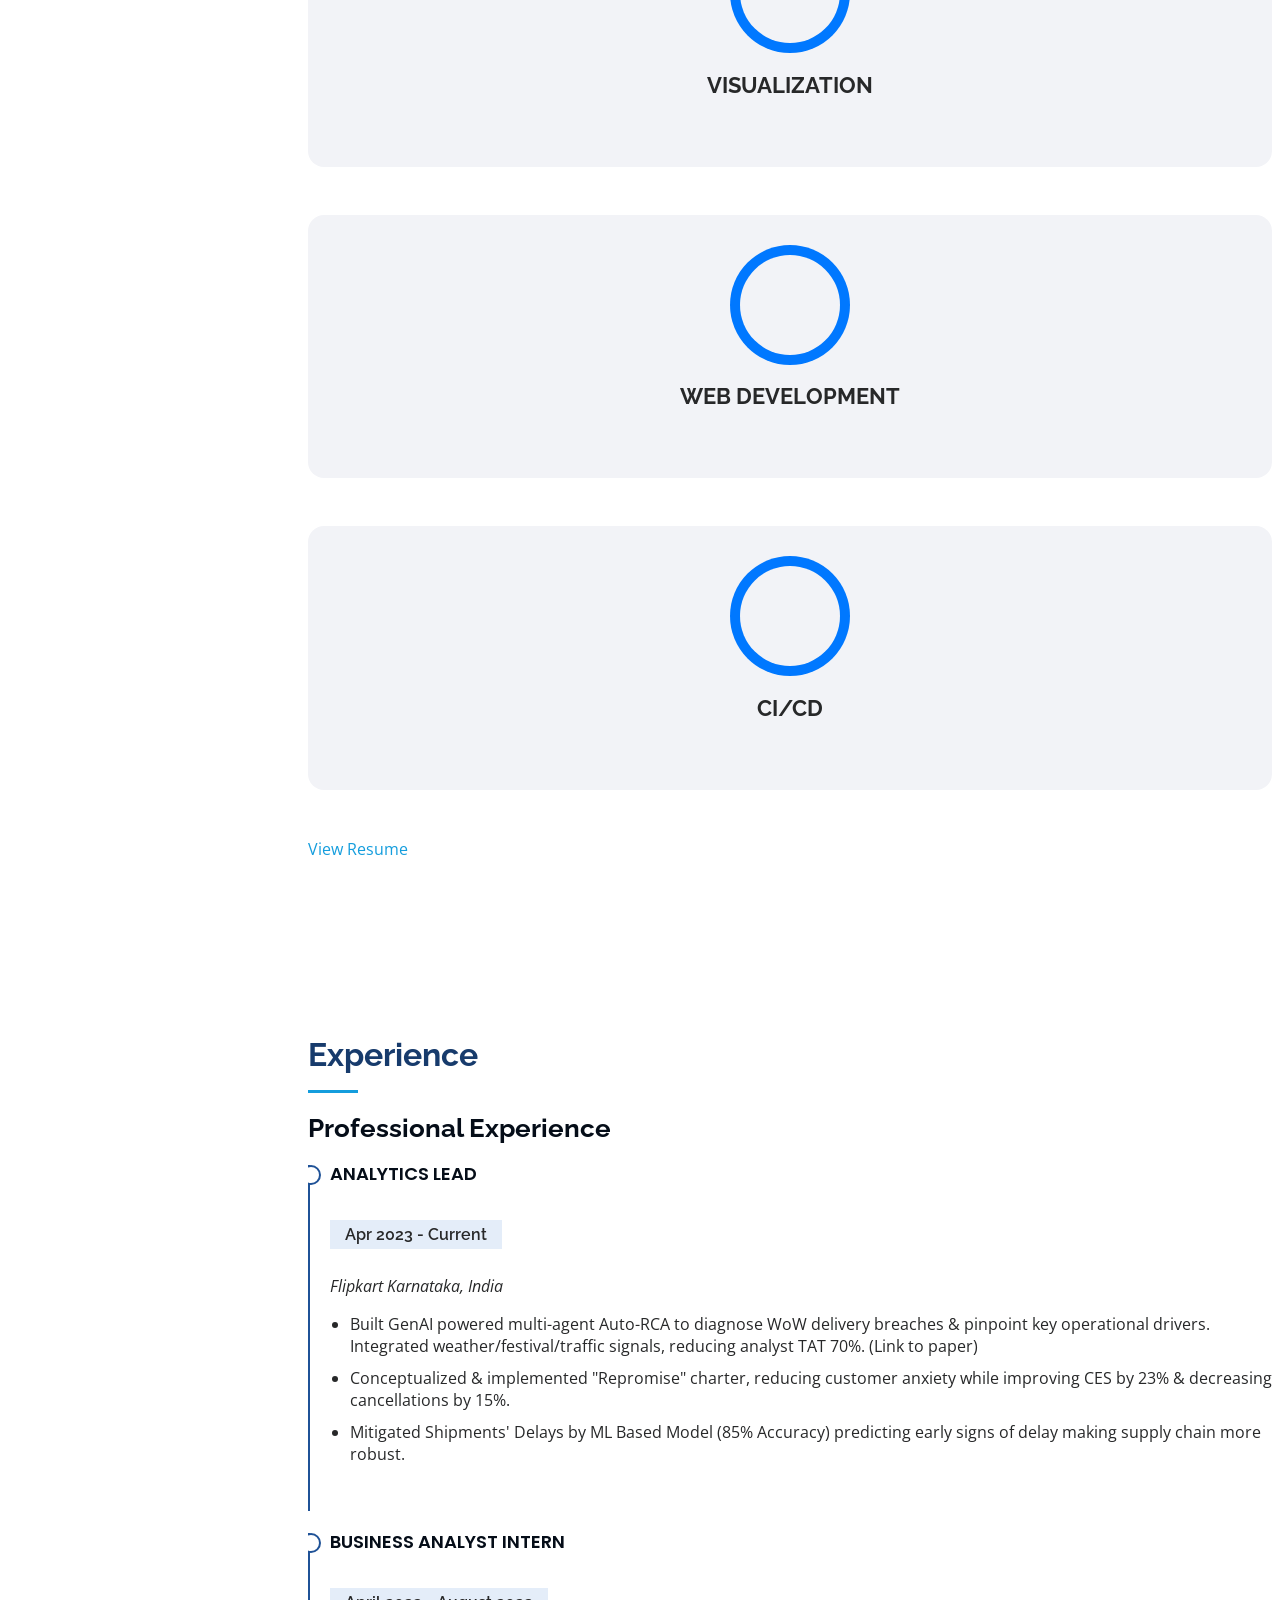
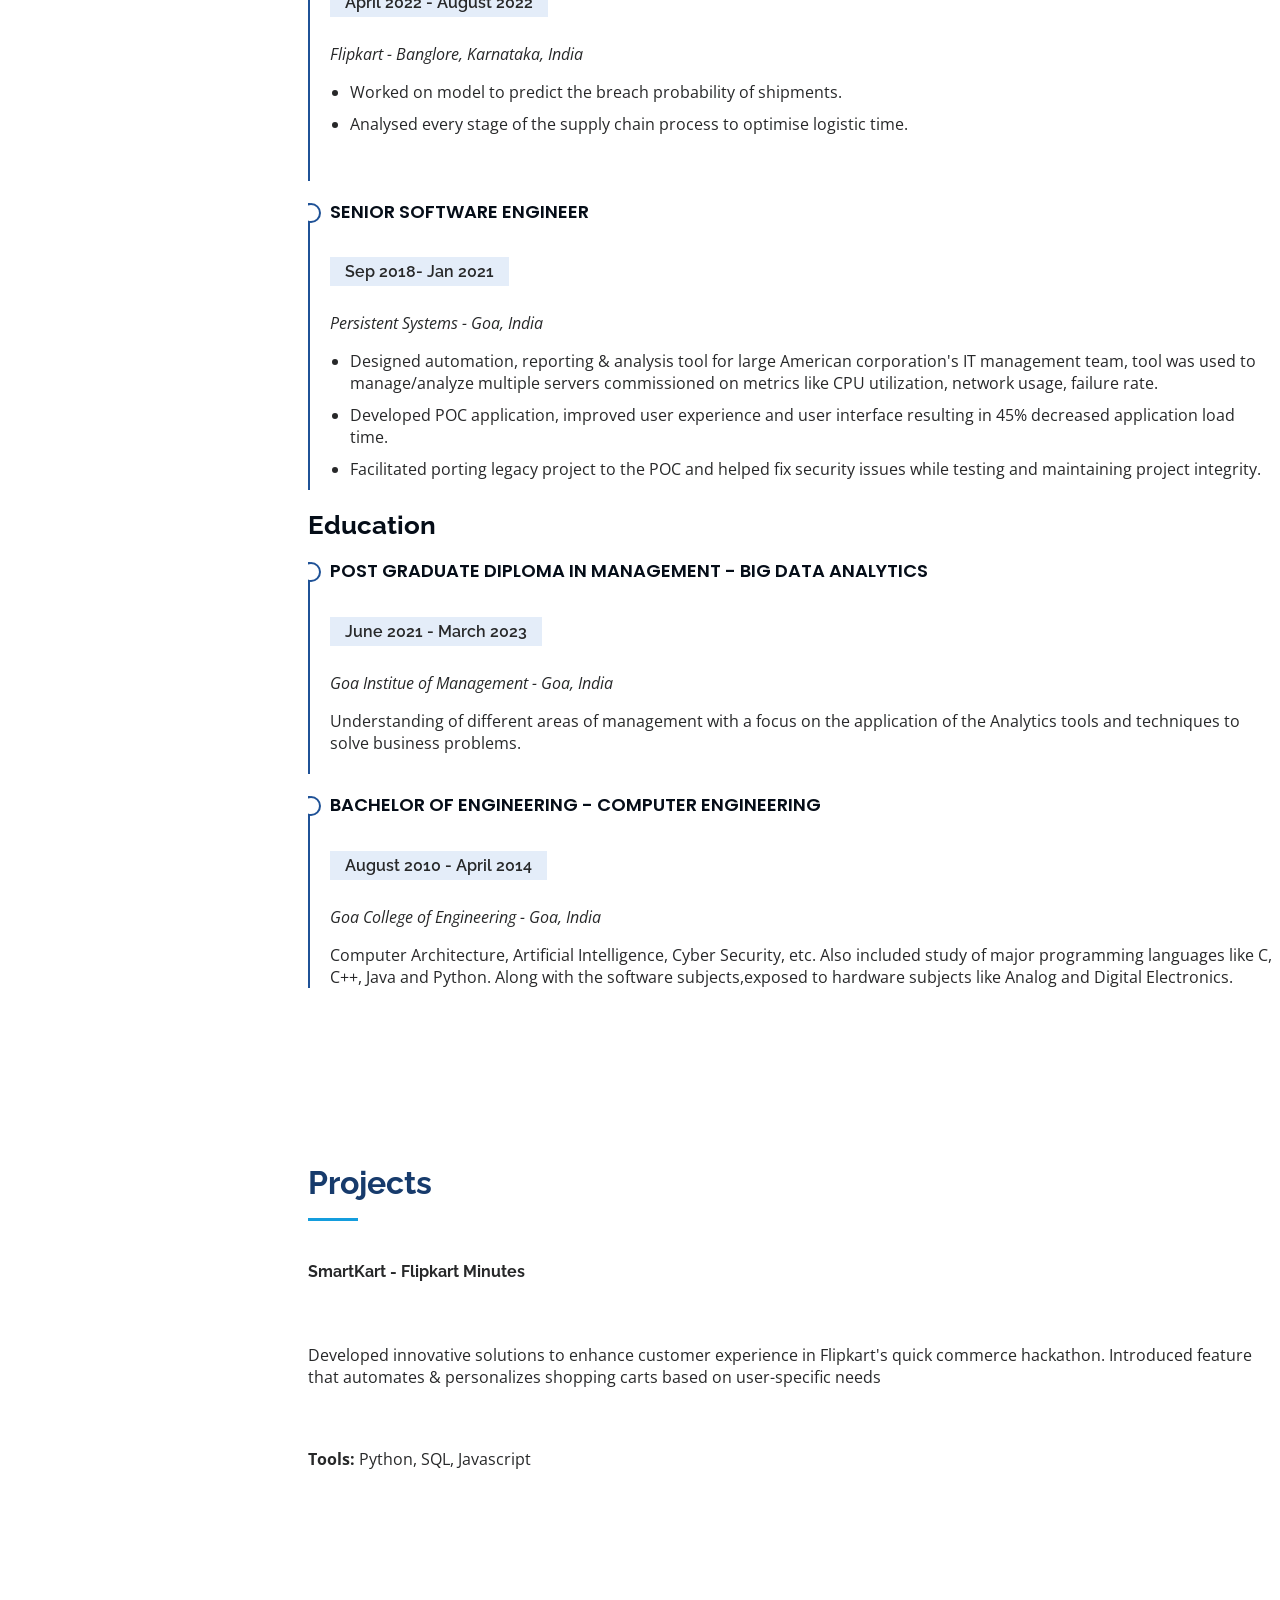
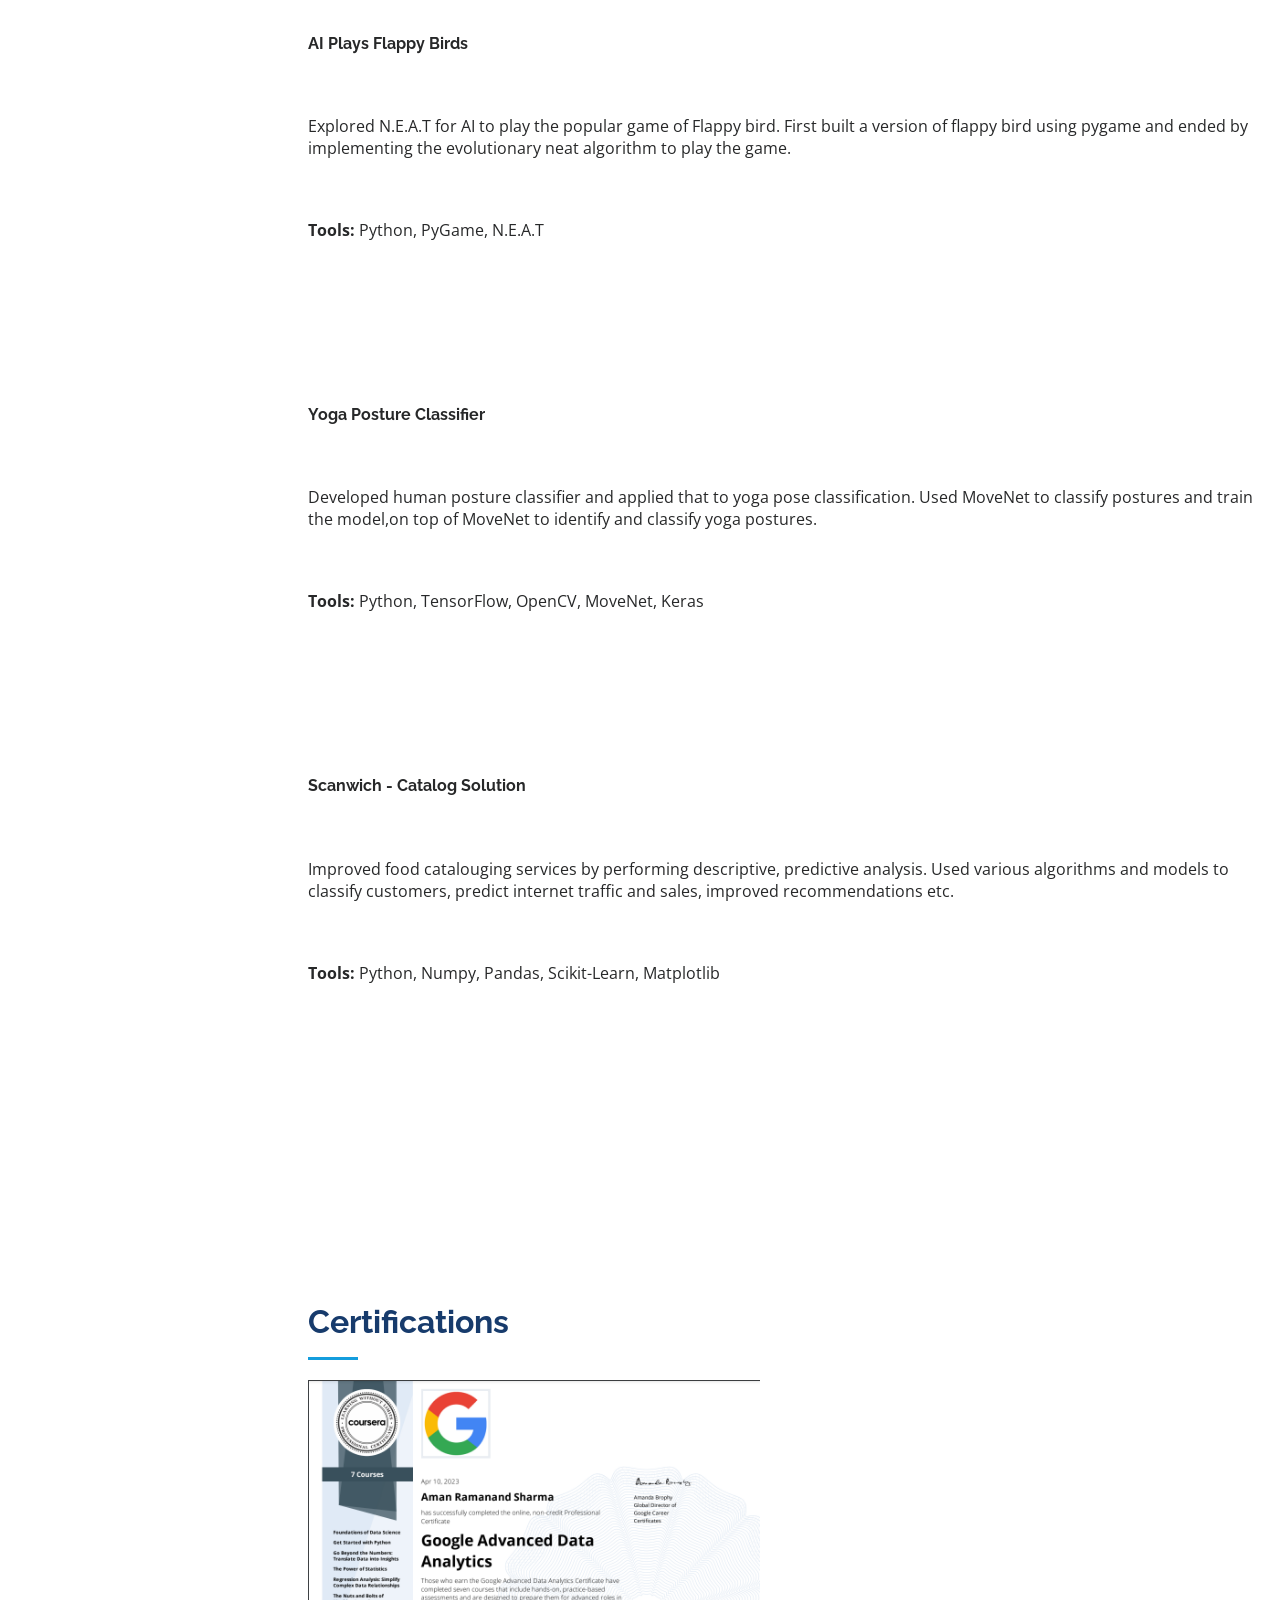
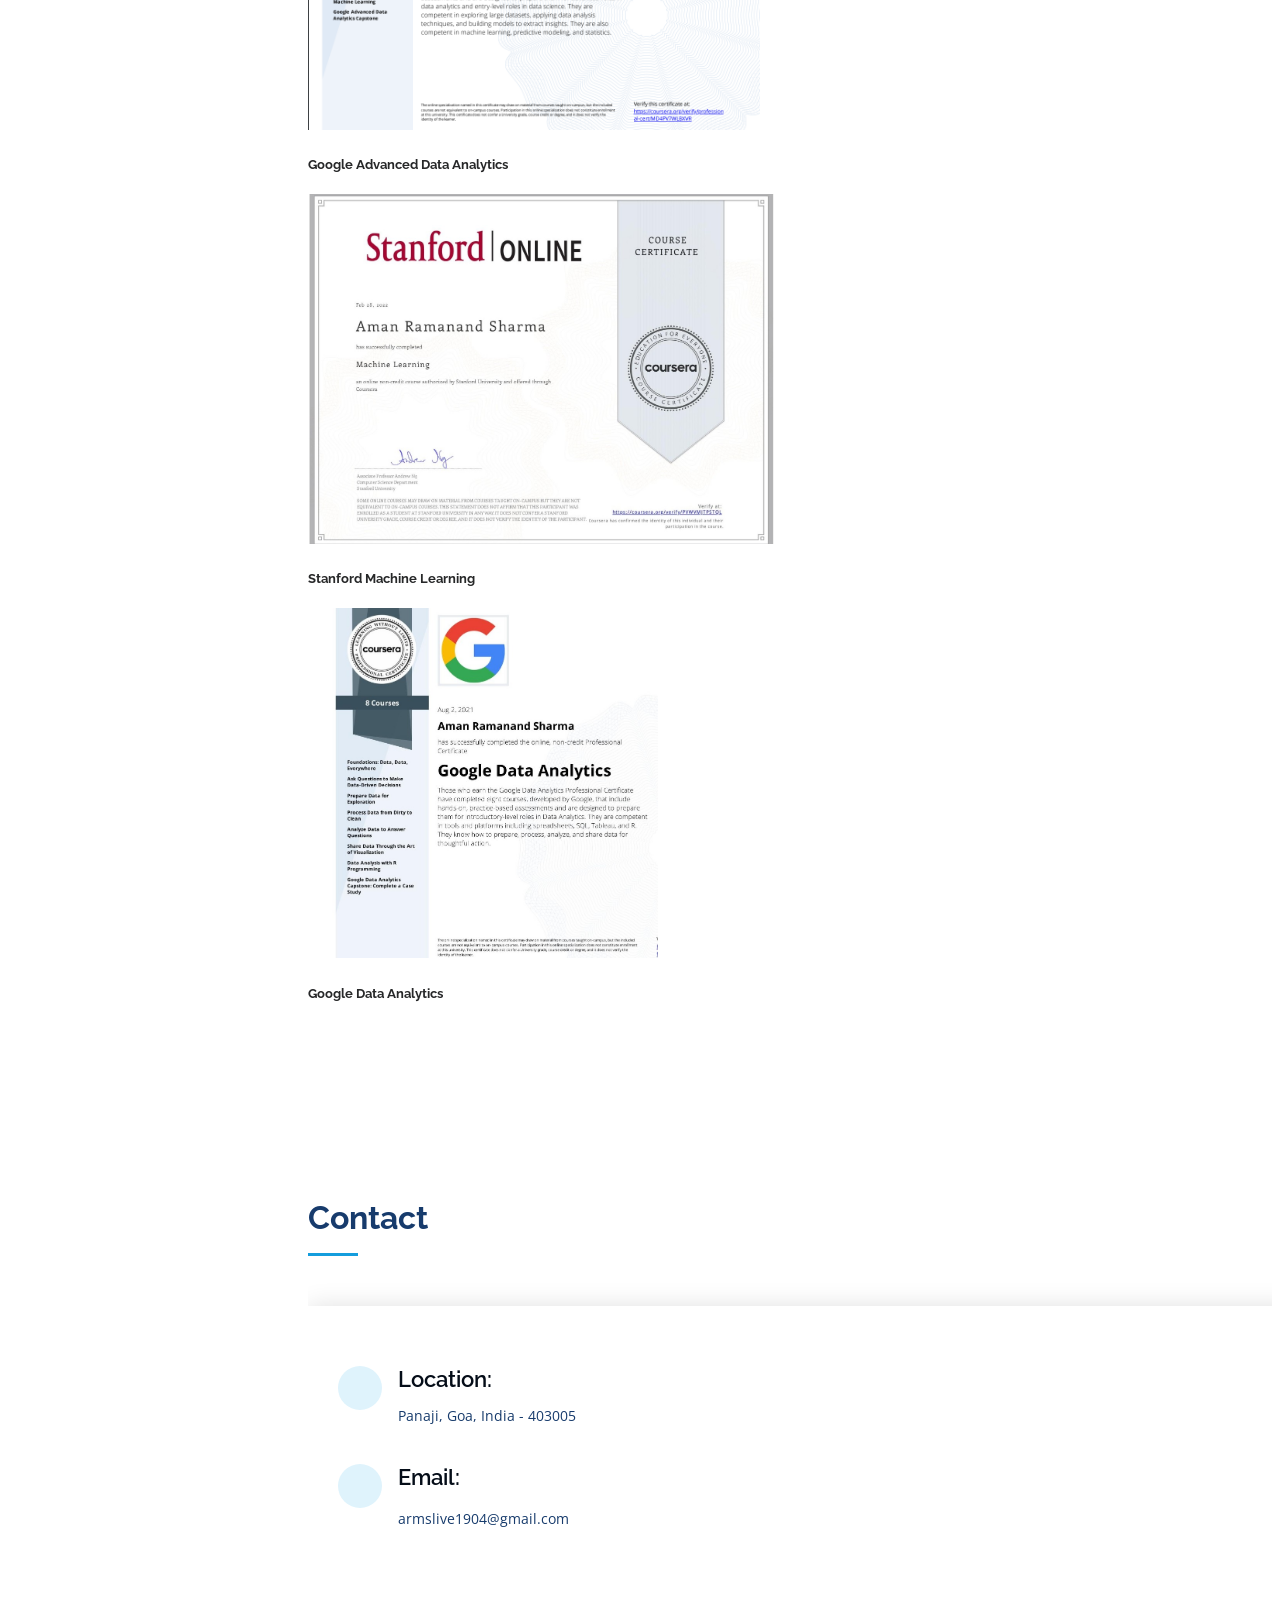
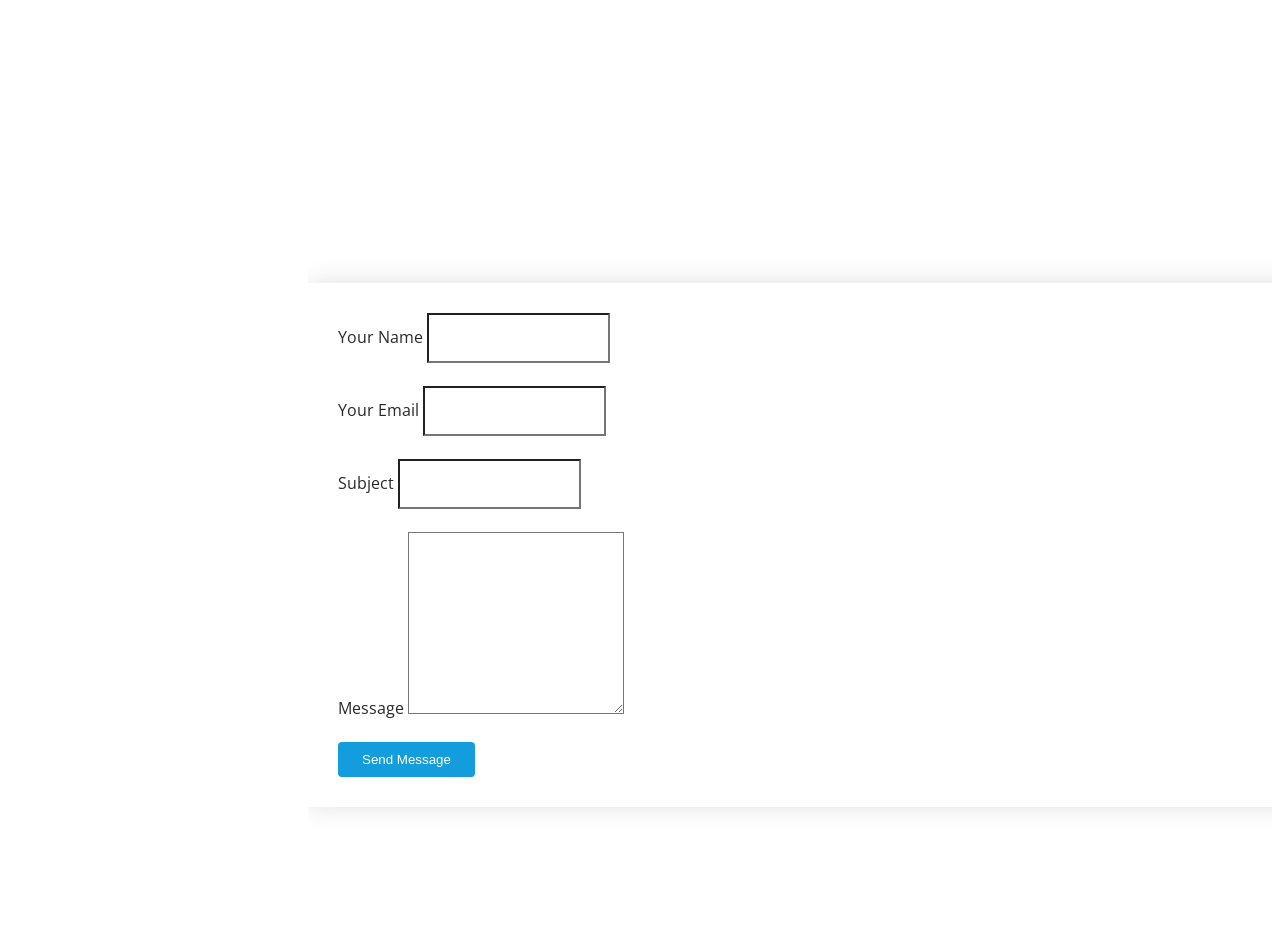
==== commit 1144a615: "Updated Resume" ====
--- a/index.html
+++ b/index.html
@@ -162,7 +162,7 @@
       <div class="row" data-aos="fade-up" data-aos-delay="400">
         <div class="col">
           <div class="d-grid gap-2 col-6 mx-auto">
-            <a class="btn btn-primary"  href="https://drive.google.com/file/d/1h3pz5cccqFXMb8w3JaEN0RVhMBneSr1Z/view?usp=drive_link" target="_blank">View Resume</a>
+            <a class="btn btn-primary"  href="https://drive.google.com/file/d/14BDgPU8zRWRKNPqYB8dzcmbnvoniCJ54/view?usp=sharing" target="_blank">View Resume</a>
           </div>
         </div>
       </div>
@@ -180,14 +180,13 @@
           <div class="col-lg-6" data-aos="fade-up">
             <h3 class="resume-title">Professional Experience</h3>
             <div class="resume-item">
-              <h4>Senior Business Analyst</h4>
-              <h5>April 2023 - Till Date</h5>
-              <p><em>Flipkart - Banglore, Karnataka, India </em></p>
+              <h4>Analytics Lead</h4>
+              <h5>Apr 2023 - Current</h5>
+              <p><em>Flipkart Karnataka, India</em></p>
               <ul>
-                <li>Developed the "Repromise" charter, reducing customer anxiety, improving CES by 23%, and cutting cancellations by 15%.</li>
-                <li>Designed a framework optimizing delivery time, improving shipment speed by 12 hours and boosting conversions.</li>
-                <li>Created an ML-based model (85% accuracy) to predict shipment delays, enhancing supply chain robustness.</li>
-                <li>Conducted lanes analysis and buffer allocation to balance supply chain constraints with customer expectations.</li>
+                <li>Built GenAI powered multi-agent Auto-RCA to diagnose WoW delivery breaches & pinpoint key operational drivers. Integrated weather/festival/traffic signals, reducing analyst TAT 70%. (Link to paper)</li>
+                <li>Conceptualized & implemented "Repromise" charter, reducing customer anxiety while improving CES by 23% & decreasing cancellations by 15%.</li>
+                <li>Mitigated Shipments' Delays by ML Based Model (85% Accuracy) predicting early signs of delay making supply chain more robust.</li>
               </ul>
             </div>
             <div class="resume-item">
@@ -413,11 +412,11 @@
                 <p>armslive1904@gmail.com</p>
               </div>
 
-              <div class="phone">
+              <!-- <div class="phone">
                 <i class="bi bi-phone"></i>
                 <h4>Call:</h4>
                 <p>+91-8007780783</p>
-              </div>
+              </div> -->
 <!-- 
               <iframe src="https://www.google.com/maps/embed?pb=!1m14!1m8!1m3!1d12097.433213460943!2d-74.0062269!3d40.7101282!3m2!1i1024!2i768!4f13.1!3m3!1m2!1s0x0%3A0xb89d1fe6bc499443!2sDowntown+Conference+Center!5e0!3m2!1smk!2sbg!4v1539943755621" frameborder="0" style="border:0; width: 100%; height: 290px;" allowfullscreen></iframe> -->
 
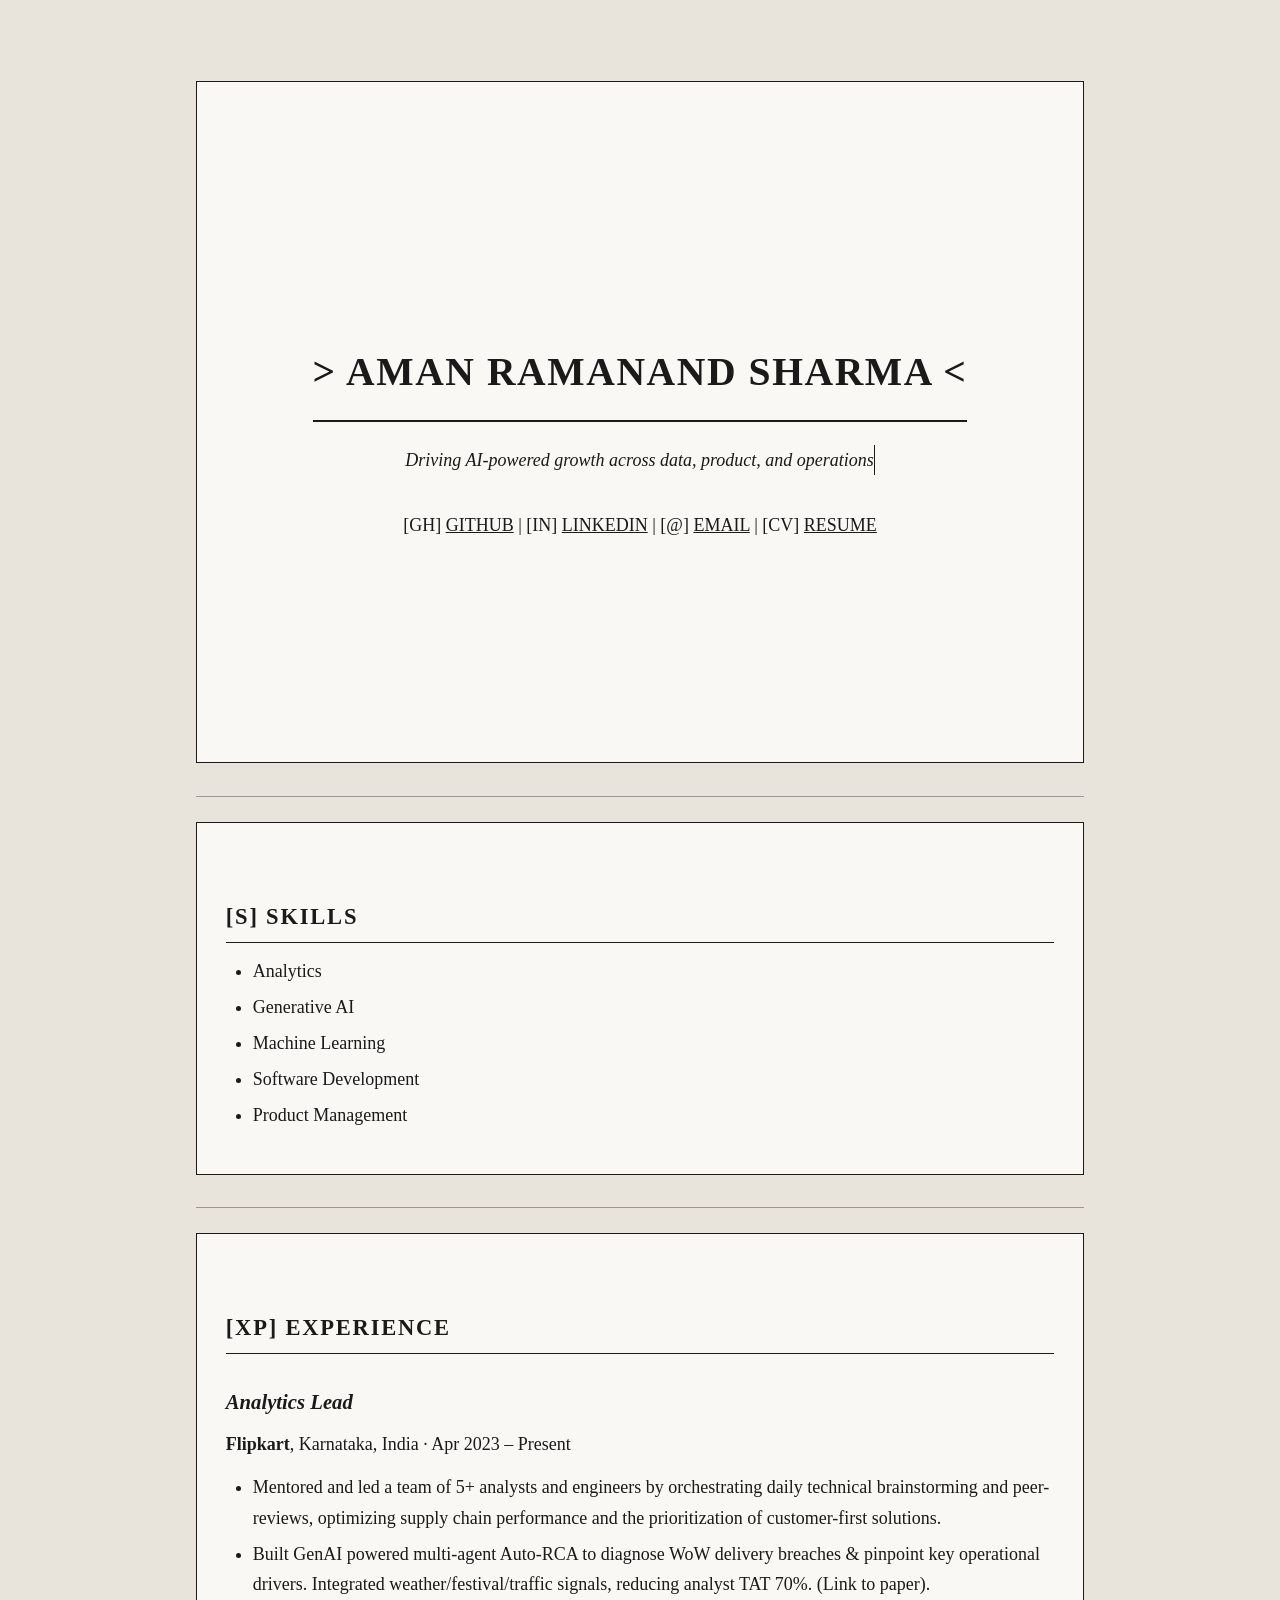
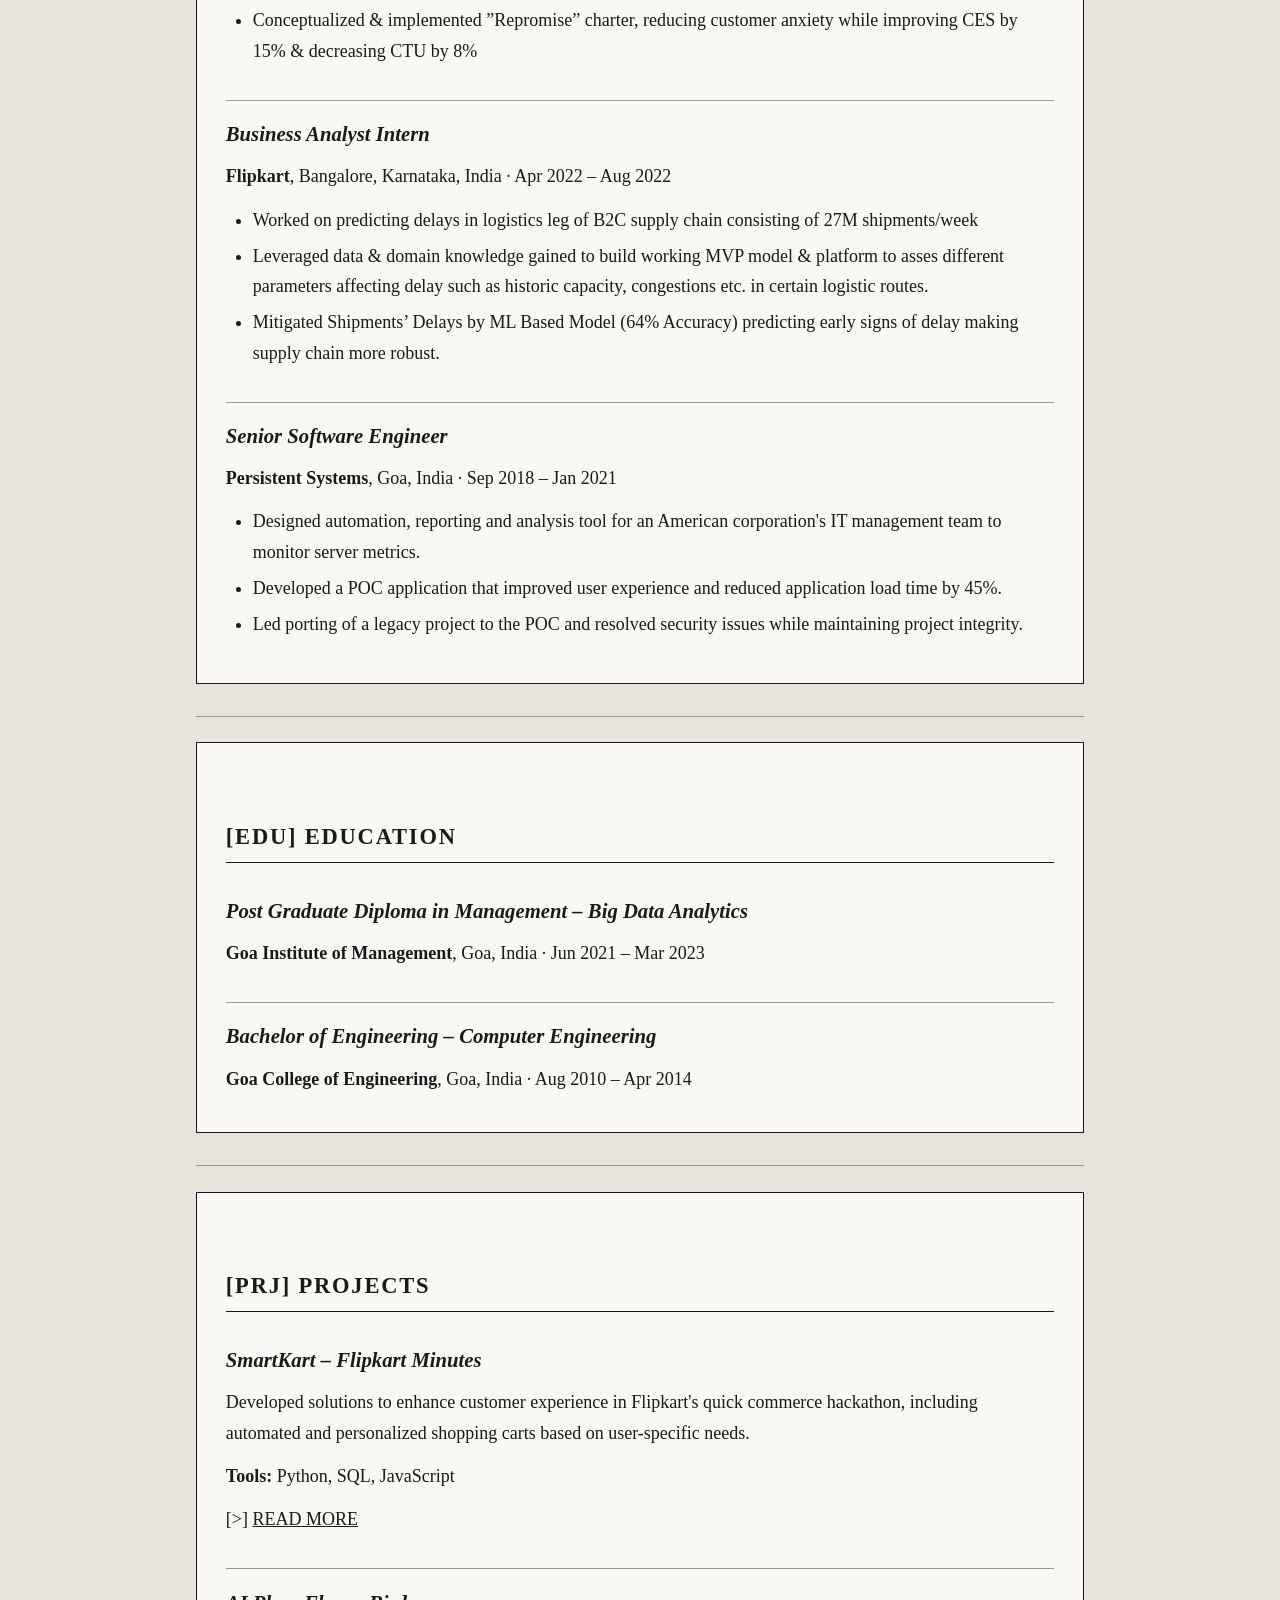
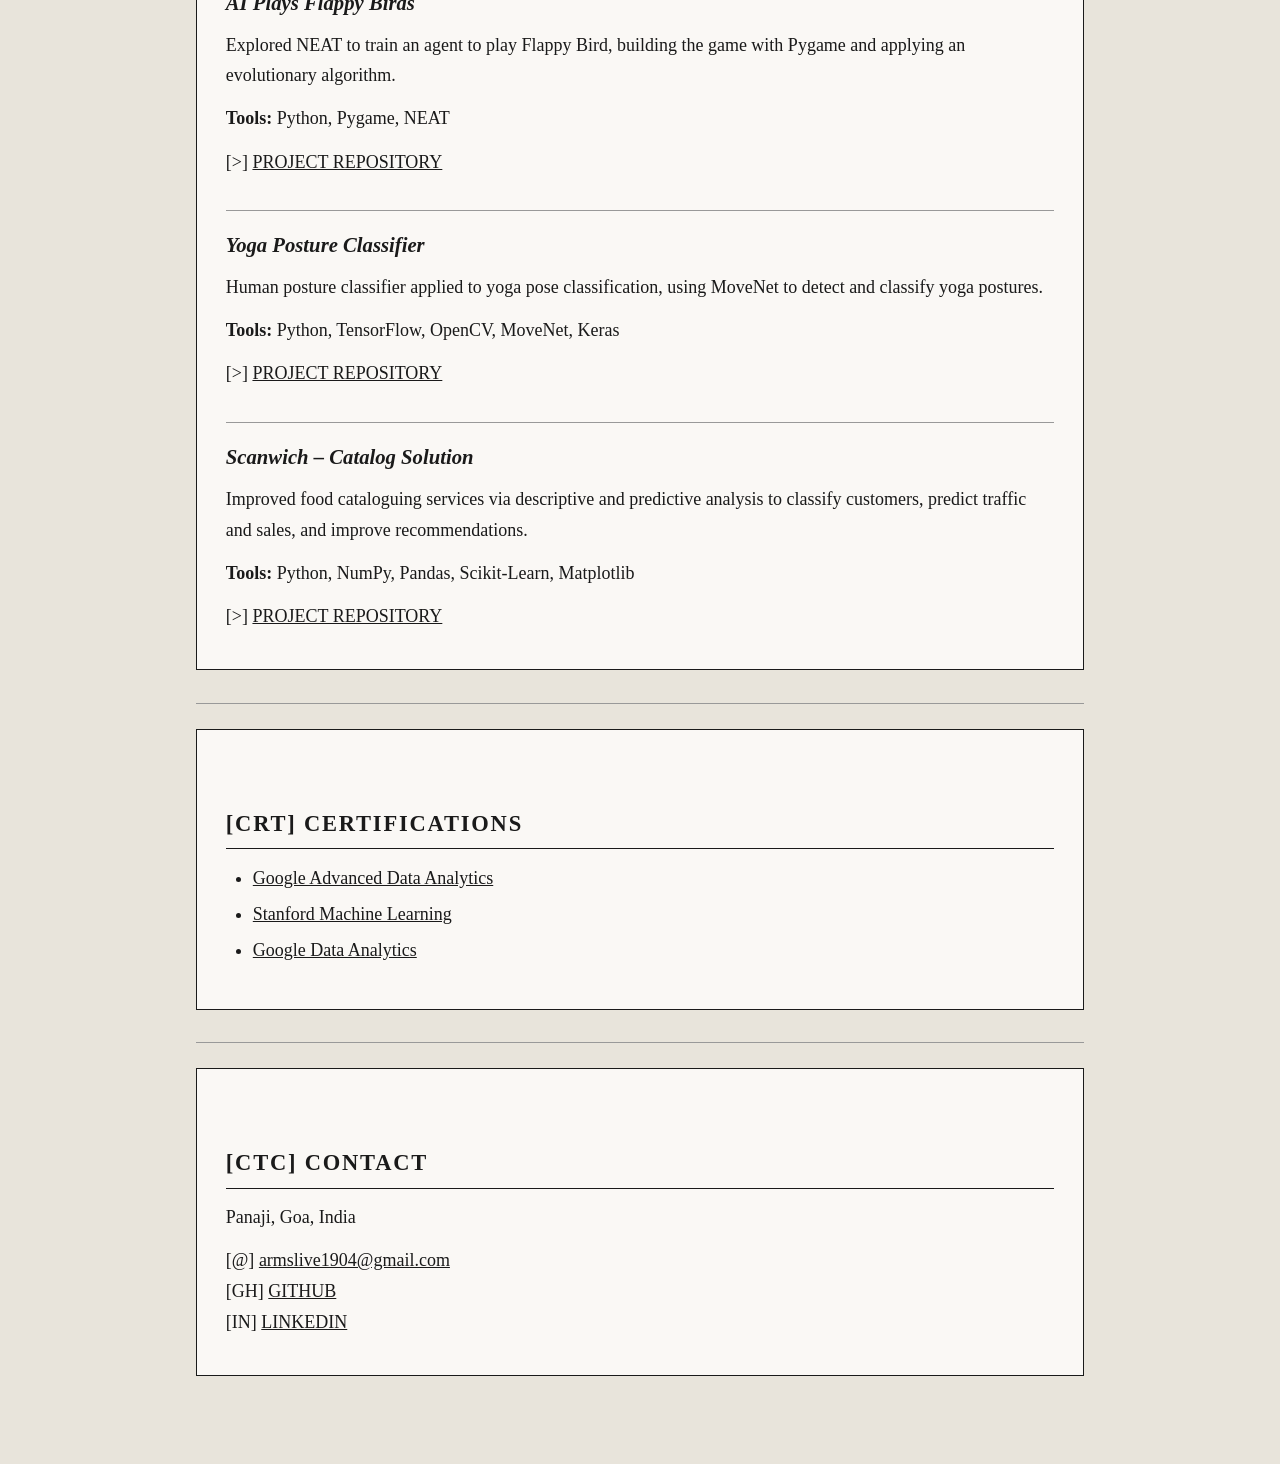
==== commit ca6ddae9: "Updated Resume & Projects list" ====
--- a/index.html
+++ b/index.html
@@ -3,496 +3,137 @@
 
 <head>
   <meta charset="utf-8">
-  <meta content="width=device-width, initial-scale=1.0" name="viewport">
-
-<!-- Primary Meta Tags -->
-<title>Aman Sharma</title>
-<meta name="title" content="Aman Sharma">
-<meta name="description" content="Business Analyst, Full Stack Developer, Freelancer - Portfolio Page ">
-
-<!-- Open Graph / Facebook -->
-<meta property="og:type" content="website">
-<meta property="og:url" content="https://amanramanandsharma.github.io/">
-<meta property="og:title" content="Aman Sharma">
-<meta property="og:description" content="Business Analyst, Full Stack Developer, Freelancer - Portfolio Page ">
-<meta property="og:image" content="assets/img/metatags.png">
-
-<!-- Twitter -->
-<meta property="twitter:card" content="summary_large_image">
-<meta property="twitter:url" content="https://amanramanandsharma.github.io/">
-<meta property="twitter:title" content="Aman Sharma">
-<meta property="twitter:description" content="Business Analyst, Full Stack Developer, Freelancer - Portfolio Page ">
-<meta property="twitter:image" content="assets/img/metatags.png">
-
-  <!-- Favicons -->
-  <link rel="apple-touch-icon" sizes="180x180" href="assets/img/favicon_io/apple-touch-icon.png">
-  <link rel="icon" type="image/png" sizes="32x32" href="assets/img/favicon_io/favicon-32x32.png">
-  <link rel="icon" type="image/png" sizes="16x16" href="assets/img/favicon_io/favicon-16x16.png">
-  <link rel="manifest" href="assets/img/favicon_io/site.webmanifest">
-
-  <!-- Google Fonts -->
-  <link href="https://fonts.googleapis.com/css?family=Open+Sans:300,300i,400,400i,600,600i,700,700i|Raleway:300,300i,400,400i,500,500i,600,600i,700,700i|Poppins:300,300i,400,400i,500,500i,600,600i,700,700i" rel="stylesheet">
-
-  <!-- Vendor CSS Files -->
-  <link href="assets/vendor/aos/aos.css" rel="stylesheet">
-  <link href="assets/vendor/bootstrap/css/bootstrap.min.css" rel="stylesheet">
-  <link href="assets/vendor/bootstrap-icons/bootstrap-icons.css" rel="stylesheet">
-  <link href="assets/vendor/boxicons/css/boxicons.min.css" rel="stylesheet">
-  <link href="assets/vendor/glightbox/css/glightbox.min.css" rel="stylesheet">
-  <link href="assets/vendor/swiper/swiper-bundle.min.css" rel="stylesheet">
-
-  <!-- Template Main CSS File -->
-  <link href="assets/css/style.css" rel="stylesheet">
-
-  <!-- =======================================================
-  * Template Name: iPortfolio - v3.7.0
-  * Template URL: https://bootstrapmade.com/iportfolio-bootstrap-portfolio-websites-template/
-  * Author: BootstrapMade.com
-  * License: https://bootstrapmade.com/license/
-  ======================================================== -->
+  <meta name="viewport" content="width=device-width, initial-scale=1.0">
+  <title>Aman Sharma</title>
+  <meta name="description" content="Business Analyst, Full Stack Developer, Freelancer">
+  <link rel="stylesheet" href="assets/css/style.css">
 </head>
 
-<body>
+<body data-theme="light">
 
-  <!-- ======= Mobile nav toggle button ======= -->
-  <i class="bi bi-list mobile-nav-toggle d-xl-none"></i>
+  <div class="screen">
+    <header id="profile">
+          <h1>&gt; AMAN RAMANAND SHARMA &lt;</h1>
+          <p class="subtext">
+            <span class="typing">Driving AI-powered growth across data, product, and operations</span>
+          </p>
+          <p>
+            [GH] <a href="https://github.com/amanramanandsharma">GITHUB</a> |
+            [IN] <a href="https://www.linkedin.com/in/amanrsharma/">LINKEDIN</a> |
+            [@] <a href="mailto:armslive1904@gmail.com">EMAIL</a> |
+            [CV] <a href="https://drive.google.com/file/d/1c_lR_9jNgW1I6IsB2rz8VY6HXxEqOK7Y/view?usp=sharing">RESUME</a>
+          </p>
+    </header>
 
-  <!-- ======= Header ======= -->
-  <header id="header">
-    <div class="d-flex flex-column">
+    <hr>
 
-      <div class="profile">
-        <img src="assets/img/profile_aman_github.jpeg" alt="" class="img-fluid rounded-circle">
-        <h1 class="text-light"><a href="index.html">Aman Sharma</a></h1>
-        <h3 class="text-light"><a href="index.html">Analytics Enthusiast</a></h3>
-        <div class="social-links mt-3 text-center">
-          <a href="https://github.com/amanramanandsharma" class="twitter" target="_blank"><i class="bx bxl-github"></i></a>
-          <a href="https://www.linkedin.com/in/amanrsharma/" class="linkedin" target="_blank"><i class="bx bxl-linkedin"></i></a>
-        </div>
-      </div>
+  <section id="skills">
+    <h2>[S] SKILLS</h2>
+    <ul>
+      <li>Analytics</li>
+      <li>Generative AI</li>
+      <li>Machine Learning</li>
+      <li>Software Development</li>
+      <li>Product Management</li>
+    </ul>
+  </section>
 
-      <nav id="navbar" class="nav-menu navbar">
-        <ul>
-          <li><a href="#hero" class="nav-link scrollto active"><i class="bx bx-home"></i> <span>Home</span></a></li>
-          <li><a href="#skills" class="nav-link scrollto"><i class="bx bx-user"></i> <span>Skills</span></a></li>
-          <li><a href="#experience" class="nav-link scrollto"><i class="bx bx-file-blank"></i> <span>Experience</span></a></li>
-          <li><a href="#projects" class="nav-link scrollto"><i class="bx bx-book-content"></i> <span>Projects</span></a></li>
-          <li><a href="#certifications" class="nav-link scrollto"><i class="bx bx-server"></i> <span>Certifications</span></a></li>
-          <li><a href="#contact" class="nav-link scrollto"><i class="bx bx-envelope"></i> <span>Contact</span></a></li>
-        </ul>
-      </nav><!-- .nav-menu -->
-    </div>
-  </header><!-- End Header -->
+    <hr>
 
-  <!-- ======= Hero Section ======= -->
-  <section id="hero" class="d-flex flex-column justify-content-center align-items-center">
-    <div class="hero-container" data-aos="fade-in">
-      <h1>Aman Ramanand Sharma</h1>
-      <p><span class="typed" data-typed-items="Data Enthusiast,Full Stack Developer"></span></p>
-    </div>
-  </section><!-- End Hero -->
+  <section id="experience">
+    <h2>[XP] EXPERIENCE</h2>
 
-  <main id="main">
+    <h3>Analytics Lead</h3>
+    <p><strong>Flipkart</strong>, Karnataka, India &middot; Apr 2023 &ndash; Present</p>
+    <ul>
+      <li>Mentored and led a team of 5+ analysts and engineers by orchestrating daily technical brainstorming and peer-reviews, optimizing supply chain performance and the prioritization of customer-first solutions.</li>
+      <li>Built GenAI powered multi-agent Auto-RCA to diagnose WoW delivery breaches & pinpoint key operational
+drivers. Integrated weather/festival/traffic signals, reducing analyst TAT 70%. (Link to paper).</li>
+<li>Conceptualized & implemented ”Repromise” charter, reducing customer anxiety while improving CES by 15% &
+decreasing CTU by 8%</li>
 
-    <!-- ======= Services Section ======= -->
-    <section id="skills" class="about">
-      <div class="container">
+    </ul>
 
-        <div class="section-title">
-          <h2>Skills</h2>
-        <div class="row">
-          <!-- <div class="col-lg-4 col-md-6 icon-box" data-aos="fade-up">
-            <div class="icon"><i class="bi bi-briefcase"></i></div>
-            <h4 class="title"><a href="">Lorem Ipsum</a></h4>
-            <p class="description">Voluptatum deleniti atque corrupti quos dolores et quas molestias excepturi sint occaecati cupiditate non provident</p>
-          </div> -->
-          <div class="col-lg-4 col-md-6 icon-box" data-aos="fade-up">
-            <div class="service-box">
-              <div class="service-ico">
-                <span class="ico-circle"><i class="bi bi-cpu-fill"></i></span>
-              </div>
-              <div class="service-content pt-3">
-                <h3 class="s-title">Analytics</h3>
-                <p class="s-description text-center">
-                  <!-- <strong>Python</strong> -->
-                </p>
-              </div>
-            </div>
-          </div>
-          <div class="col-lg-4 col-md-6 icon-box" data-aos="fade-up" data-aos-delay="100">
-            <div class="service-box">
-              <div class="service-ico">
-                <span class="ico-circle"><i class="bi bi-graph-up-arrow"></i></span>
-              </div>
-              <div class="service-content pt-3">
-                <h3 class="s-title">Visualization</h3>
-                <p class="s-description text-center">
-                  <!-- <strong>Tableau</strong> -->
-                </p>
-              </div>
-            </div>
-          </div>
-          <div class="col-lg-4 col-md-6 icon-box" data-aos="fade-up" data-aos-delay="200">
-            <div class="service-box">
-              <div class="service-ico">
-                <span class="ico-circle"><i class="bi bi-file-earmark-code"></i></span>
-              </div>
-              <div class="service-content pt-3">
-                <h3 class="s-title">Web Development</h3>
-                <p class="s-description text-center">
-                  <!-- <strong>Angular</strong>, <strong>Laravel</strong>, <strong>MySQL</strong> -->
-                </p>
-              </div>
-            </div>
-          </div>
-          <div class="col-lg-4 col-md-6 icon-box mx-auto" data-aos="fade-up" data-aos-delay="300">
-            <div class="service-box">
-              <div class="service-ico">
-                <span class="ico-circle"><i class="bi bi-arrow-repeat"></i></span>
-              </div>
-              <div class="service-content pt-3">
-                <h3 class="s-title">CI/CD</h3>
-                <p class="s-description text-center">
-                  <!-- <strong>Jenkins</strong>, <strong>CircleCI</strong> -->
-                </p>
-              </div>
-            </div>
-          </div>
-      </div>
-      <div class="row" data-aos="fade-up" data-aos-delay="400">
-        <div class="col">
-          <div class="d-grid gap-2 col-6 mx-auto">
-            <a class="btn btn-primary"  href="https://drive.google.com/file/d/14BDgPU8zRWRKNPqYB8dzcmbnvoniCJ54/view?usp=sharing" target="_blank">View Resume</a>
-          </div>
-        </div>
-      </div>
-    </section><!-- End Services Section -->
+    <h3>Business Analyst Intern</h3>
+    <p><strong>Flipkart</strong>, Bangalore, Karnataka, India &middot; Apr 2022 &ndash; Aug 2022</p>
+    <ul>
+      <li>Worked on predicting delays in logistics leg of B2C supply chain consisting of 27M shipments/week</li>
+      <li>Leveraged data & domain knowledge gained to build working MVP model & platform to asses different parameters
+      affecting delay such as historic capacity, congestions etc. in certain logistic routes.</li>
+      <li>Mitigated Shipments’ Delays by ML Based Model (64% Accuracy) predicting early signs of delay making supply
+      chain more robust.</li>
+    </ul>
 
-    <!-- ======= Resume Section ======= -->
-    <section id="experience" class="resume">
-      <div class="container">
+    <h3>Senior Software Engineer</h3>
+    <p><strong>Persistent Systems</strong>, Goa, India &middot; Sep 2018 &ndash; Jan 2021</p>
+    <ul>
+      <li>Designed automation, reporting and analysis tool for an American corporation's IT management team to monitor server metrics.</li>
+      <li>Developed a POC application that improved user experience and reduced application load time by 45%.</li>
+      <li>Led porting of a legacy project to the POC and resolved security issues while maintaining project integrity.</li>
+    </ul>
+  </section>
 
-        <div class="section-title">
-          <h2>Experience</h2>
+    <hr>
 
-        <div class="row">
-         
-          <div class="col-lg-6" data-aos="fade-up">
-            <h3 class="resume-title">Professional Experience</h3>
-            <div class="resume-item">
-              <h4>Analytics Lead</h4>
-              <h5>Apr 2023 - Current</h5>
-              <p><em>Flipkart Karnataka, India</em></p>
-              <ul>
-                <li>Built GenAI powered multi-agent Auto-RCA to diagnose WoW delivery breaches & pinpoint key operational drivers. Integrated weather/festival/traffic signals, reducing analyst TAT 70%. (Link to paper)</li>
-                <li>Conceptualized & implemented "Repromise" charter, reducing customer anxiety while improving CES by 23% & decreasing cancellations by 15%.</li>
-                <li>Mitigated Shipments' Delays by ML Based Model (85% Accuracy) predicting early signs of delay making supply chain more robust.</li>
-              </ul>
-            </div>
-            <div class="resume-item">
-              <h4>Business Analyst Intern</h4>
-              <h5>April 2022 - August 2022</h5>
-              <p><em>Flipkart - Banglore, Karnataka, India </em></p>
-              <ul>
-                <li>Worked on model to predict the breach probability of shipments.</li>
-                <li>Analysed every stage of the supply chain process to optimise logistic time.</li>
-              </ul>
-            </div>
-            <div class="resume-item">
-              <h4>Senior Software Engineer</h4>
-              <h5>Sep 2018- Jan 2021</h5>
-              <p><em>Persistent Systems - Goa, India</em></p>
-              <ul>
-                <li>Designed automation, reporting & analysis tool for large American corporation's IT management team, tool was used to manage/analyze multiple servers commissioned on metrics like CPU utilization, network usage, failure rate.</li>
-                <li>Developed POC application, improved user experience and user interface resulting in 45% decreased application load time.</li>
-                <li>Facilitated porting legacy project to the POC and helped fix security issues while testing and maintaining project integrity.</li>
-              </ul>
-            </div>
-          </div>
-          <div class="col-lg-6" data-aos="fade-up" data-aos-delay="100">
-            <!-- <h3 class="resume-title">Sumary</h3>
-            <div class="resume-item pb-0">
-              <h4>Aman Ramanand Sharma</h4>
-              <p><em>Currently pursuing PGDM focused in Big Data Analytics from Goa Institute of Management (GIM). Recently completed the Google Data Analytics Certificate - a rigorous, hands-on program that covers the entire scope of the data analysis process.</em></p>
-              <ul>
-                <li>Panaji, Goa</li>
-                <li>+91-8007780783</li>
-                <li>armslive1904@gmail.com</li>
-              </ul>
-            </div> -->
+  <section id="education">
+    <h2>[EDU] EDUCATION</h2>
 
-            <h3 class="resume-title">Education</h3>
-            <div class="resume-item">
-              <h4>Post Graduate Diploma in Management - Big Data Analytics</h4>
-              <h5>June 2021 - March 2023</h5>
-              <p><em>Goa Institue of Management - Goa, India</em></p>
-              <p>Understanding of different areas of management with a focus on the application of the Analytics tools and techniques to solve business problems.</p>
-            </div>
-            <div class="resume-item">
-              <h4>Bachelor of Engineering - Computer Engineering</h4>
-              <h5>August 2010 - April 2014</h5>
-              <p><em>Goa College of Engineering - Goa, India</em></p>
-              <p>Computer Architecture, Artificial Intelligence, Cyber Security, etc.
-                Also included study of major programming languages like C, C++, Java and Python. Along with the software subjects,exposed to hardware subjects like Analog and Digital Electronics.</p>
-            </div>
-          </div>
-        </div>
+    <h3>Post Graduate Diploma in Management &ndash; Big Data Analytics</h3>
+    <p><strong>Goa Institute of Management</strong>, Goa, India &middot; Jun 2021 &ndash; Mar 2023</p>
 
-      </div>
-    </section><!-- End Resume Section -->
+    <h3>Bachelor of Engineering &ndash; Computer Engineering</h3>
+    <p><strong>Goa College of Engineering</strong>, Goa, India &middot; Aug 2010 &ndash; Apr 2014</p>
+  </section>
 
-    <!-- ======= Portfolio Section ======= -->
-    <section id="projects" class="portfolio">
-      <div class="container">
+    <hr>
 
-        <div class="section-title">
-          <h2>Projects</h2>
-        <!-- <div class="row" data-aos="fade-up">
-          <div class="col-lg-12 d-flex justify-content-center">
-            <ul id="portfolio-flters">
-              <li data-filter="*" class="filter-active">All</li>
-              <li data-filter=".filter-app">Data Science</li>
-              <li data-filter=".filter-card">Web Development</li>
-            </ul>
-          </div>
-        </div> -->
+  <section id="projects">
+    <h2>[PRJ] PROJECTS</h2>
 
-        <div class="row portfolio-container" data-aos="fade-up" data-aos-delay="100">
+    <h3>SmartKart &ndash; Flipkart Minutes</h3>
+    <p>Developed solutions to enhance customer experience in Flipkart's quick commerce hackathon, including automated and personalized shopping carts based on user-specific needs.</p>
+    <p><strong>Tools:</strong> Python, SQL, JavaScript</p>
+    <p>[&gt;] <a href="https://medium.com/@armslive1904/smartkart-as-every-minute-counts-to-a-customer-55f926129ae9">READ MORE</a></p>
 
-          <div class="col-lg-4 col-md-6 portfolio-item filter-app">
-            <div class="portfolio-wrap">
-              <div class="card card-portfolio">
-                <div class="card-body">
-                  <h4 class="card-title"><strong>SmartKart - Flipkart Minutes </strong></h4>
-                  <p class="card-text">Developed innovative solutions to enhance customer experience in Flipkart's quick commerce hackathon. Introduced feature that automates & personalizes shopping carts based on user-specific needs</p>
-                  <br><br>
-                  <p class="card-text"><strong>Tools:</strong> Python, SQL, Javascript</p>
-                </div>
-              </div>
-              <div class="portfolio-links">
-                <a href="https://medium.com/@armslive1904/smartkart-as-every-minute-counts-to-a-customer-55f926129ae9" target="_blank" title="presentation"><i class="bx bx-link"></i></a>
-               <a href="https://medium.com/@armslive1904/smartkart-as-every-minute-counts-to-a-customer-55f926129ae9" target="_blank" title="github"><i class="bx bxl-github"></i></a>
-              </div>
-            </div>
-          </div>
+    <h3>AI Plays Flappy Birds</h3>
+    <p>Explored NEAT to train an agent to play Flappy Bird, building the game with Pygame and applying an evolutionary algorithm.</p>
+    <p><strong>Tools:</strong> Python, Pygame, NEAT</p>
+    <p>[&gt;] <a href="https://github.com/amanramanandsharma/flappy-bird-neat">PROJECT REPOSITORY</a></p>
 
-          <div class="col-lg-4 col-md-6 portfolio-item filter-app">
-            <div class="portfolio-wrap">
-              <div class="card card-portfolio">
-                <div class="card-body">
-                  <h4 class="card-title"><strong>AI Plays Flappy Birds</strong></h4>
-                  <p class="card-text">Explored N.E.A.T for AI to play the popular game of Flappy bird. First built a version of flappy bird using pygame and ended by implementing the evolutionary neat algorithm to play the game.</p>
-                  <br><br>
-                  <p class="card-text"><strong>Tools:</strong> Python, PyGame, N.E.A.T</p>
-                </div>
-              </div>
-              <div class="portfolio-links">
-                <a href="https://github.com/amanramanandsharma/flappy-bird-neat/blob/master/Flappy-Bird-NEAT.pdf" target="_blank" title="presentation"><i class="bx bx-link"></i></a>
-               <a href="https://github.com/amanramanandsharma/flappy-bird-neat" target="_blank" title="github"><i class="bx bxl-github"></i></a>
-              </div>
-            </div>
-          </div>
+    <h3>Yoga Posture Classifier</h3>
+    <p>Human posture classifier applied to yoga pose classification, using MoveNet to detect and classify yoga postures.</p>
+    <p><strong>Tools:</strong> Python, TensorFlow, OpenCV, MoveNet, Keras</p>
+    <p>[&gt;] <a href="https://github.com/amanramanandsharma/yoga-pose-classifier">PROJECT REPOSITORY</a></p>
 
-          <div class="col-lg-4 col-md-6 portfolio-item filter-app">
-            <div class="portfolio-wrap">
-              <div class="card card-portfolio">
-                <div class="card-body">
-                  <h4 class="card-title"><strong>Yoga Posture Classifier</strong></h4>
-                  <p class="card-text">Developed human posture classifier and applied that to yoga pose classification. Used MoveNet to classify postures and train the model,on top of MoveNet to identify and classify yoga postures. </p>
-                  <br><br>
-                  <p class="card-text"><strong>Tools:</strong> Python, TensorFlow, OpenCV, MoveNet, Keras</p>
-                </div>
-              </div>
-              <div class="portfolio-links">
-                <a href="https://github.com/amanramanandsharma/yoga-pose-classifier/blob/master/Posture%20Recognition.pdf" target="_blank" title="presentation"><i class="bx bx-link"></i></a>
-               <a href="https://github.com/amanramanandsharma/yoga-pose-classifier" target="_blank" title="github"><i class="bx bxl-github"></i></a>
-              </div>
-            </div>
-          </div>
+    <h3>Scanwich &ndash; Catalog Solution</h3>
+    <p>Improved food cataloguing services via descriptive and predictive analysis to classify customers, predict traffic and sales, and improve recommendations.</p>
+    <p><strong>Tools:</strong> Python, NumPy, Pandas, Scikit-Learn, Matplotlib</p>
+    <p>[&gt;] <a href="https://github.com/amanramanandsharma/scanwich-anlysis">PROJECT REPOSITORY</a></p>
+  </section>
 
-          <div class="col-lg-4 col-md-6 portfolio-item filter-web">
-            <div class="portfolio-wrap">
-              <div class="card card-portfolio">
-                <div class="card-body">
-                  <h4 class="card-title"><strong>Scanwich - Catalog Solution</strong></h4>
-                  <p class="card-text">Improved food catalouging services by performing descriptive, predictive analysis. Used various algorithms and models to classify customers, predict internet traffic and sales, improved recommendations etc.</p>
-                  <br><br>
-                  <p class="card-text"><strong>Tools:</strong> Python, Numpy, Pandas, Scikit-Learn, Matplotlib</p>
-                </div>
-              </div>
-              <div class="portfolio-links">
-                <a href="https://github.com/amanramanandsharma/scanwich-anlysis/blob/master/scanwich-ppt.pdf" target="_blank" title="presentation"><i class="bx bx-link"></i></a>
-               <a href="https://github.com/amanramanandsharma/scanwich-anlysis" target="_blank" title="github"><i class="bx bxl-github"></i></a>
-              </div>
-            </div>
-          </div>
+    <hr>
 
-        </div>
+  <section id="certifications">
+    <h2>[CRT] CERTIFICATIONS</h2>
+    <ul>
+      <li><a href="https://www.coursera.org/account/accomplishments/professional-cert/MD4PV7WLBXVR">Google Advanced Data Analytics</a></li>
+      <li><a href="https://www.coursera.org/account/accomplishments/verify/PVWVMJTPSTQL">Stanford Machine Learning</a></li>
+      <li><a href="https://www.coursera.org/account/accomplishments/professional-cert/DABY9HZSGCCM">Google Data Analytics</a></li>
+    </ul>
+  </section>
 
-      </div>
-    </section><!-- End Portfolio Section -->
+    <hr>
 
-    
-
-    <!-- ======= Testimonials Section ======= -->
-    <section id="certifications" class="testimonials ">
-      <div class="container">
-
-        <div class="section-title">
-          <h2>Certifications</h2>
-
-        <div class="testimonials-slider swiper" data-aos="fade-up" data-aos-delay="100">
-          <div class="swiper-wrapper">
-
-            <div class="swiper-slide">
-              <div class="card m-2 border-dark" data-aos="fade-up">
-                <img class="card-img-top img-fluid max-height-350" src="assets/img/testimonials/Google-Advanced-Analytics.png" alt="Card image cap">
-                <div class="card-body">
-                  <h5 class="card-title"><strong>Google Advanced Data Analytics</strong></h5>
-                </div>
-              </div>
-            </div>
-
-            <div class="swiper-slide">
-              <div class="card m-2 border-dark" data-aos="fade-up">
-                <img class="card-img-top img-fluid max-height-350" src="assets/img/testimonials/stanford-certificate.jpeg" alt="Card image cap">
-                <div class="card-body">
-                  <h5 class="card-title"><strong>Stanford Machine Learning</strong></h5>
-                </div>
-              </div>
-            </div>
-
-            <div class="swiper-slide">
-              <div class="card m-2 border-dark" data-aos="fade-up">
-                <img class="card-img-top img-fluid max-height-350" src="assets/img/testimonials/google-certificate.jpeg" alt="Card image cap">
-                <div class="card-body">
-                  <h5 class="card-title"><strong>Google Data Analytics</strong></h5>
-                </div>
-              </div>
-            </div>
-
-            <!-- <div class="swiper-slide">
-              <div class="card m-2 border-dark" data-aos="fade-up">
-                <img class="card-img-top img-fluid max-height-350" src="assets/img/testimonials/udemy-python.jpg" alt="Card image cap">
-                <div class="card-body">
-                  <h5 class="card-title"><strong>Complete Python Bootcamp</strong></h5>
-                </div>
-              </div>
-            </div> -->
-
-          </div>
-          <div class="swiper-pagination"></div>
-        </div>
-
-      </div>
-    </section><!-- End Testimonials Section -->
-
-    <!-- ======= Contact Section ======= -->
-    <section id="contact" class="contact">
-      <div class="container">
-
-        <div class="section-title">
-          <h2>Contact</h2>
-          <!-- <p>Magnam dolores commodi suscipit. Necessitatibus eius consequatur ex aliquid fuga eum quidem. Sit sint consectetur velit. Quisquam quos quisquam cupiditate. Et nemo qui impedit suscipit alias ea. Quia fugiat sit in iste officiis commodi quidem hic quas.</p> -->
-        </div>
-
-        <div class="row" data-aos="fade-in">
-
-          <div class="col-lg-5 d-flex align-items-stretch">
-            <div class="info">
-              <div class="address">
-                <i class="bi bi-geo-alt"></i>
-                <h4>Location:</h4>
-                <p>Panaji, Goa, India - 403005</p>
-              </div>
-
-              <div class="email">
-                <i class="bi bi-envelope"></i>
-                <h4>Email:</h4>
-                <p>armslive1904@gmail.com</p>
-              </div>
-
-              <!-- <div class="phone">
-                <i class="bi bi-phone"></i>
-                <h4>Call:</h4>
-                <p>+91-8007780783</p>
-              </div> -->
-<!-- 
-              <iframe src="https://www.google.com/maps/embed?pb=!1m14!1m8!1m3!1d12097.433213460943!2d-74.0062269!3d40.7101282!3m2!1i1024!2i768!4f13.1!3m3!1m2!1s0x0%3A0xb89d1fe6bc499443!2sDowntown+Conference+Center!5e0!3m2!1smk!2sbg!4v1539943755621" frameborder="0" style="border:0; width: 100%; height: 290px;" allowfullscreen></iframe> -->
-
-              <iframe src="https://www.google.com/maps/embed?pb=!1m18!1m12!1m3!1d3844.9371852664326!2d73.86157641536498!3d15.487810589242443!2m3!1f0!2f0!3f0!3m2!1i1024!2i768!4f13.1!3m3!1m2!1s0x3bbfbf6b1ea70aaf%3A0x608029a0ea7ae029!2sMilroc%20Temple%20Towers%2C%20Bambolim%2C%20Goa%20403006!5e0!3m2!1sen!2sin!4v1654980265589!5m2!1sen!2sin" frameborder="0"  width="100%" height="290px" style="border:0;" allowfullscreen="" loading="lazy" referrerpolicy="no-referrer-when-downgrade"></iframe>
-            </div>
-
-          </div>
-
-          <div class="col-lg-7 mt-5 mt-lg-0 d-flex align-items-stretch">
-            <form action="forms/contact.php" method="post" role="form" class="php-email-form">
-              <div class="row">
-                <div class="form-group col-md-6">
-                  <label for="name">Your Name</label>
-                  <input type="text" name="name" class="form-control" id="name" required>
-                </div>
-                <div class="form-group col-md-6">
-                  <label for="name">Your Email</label>
-                  <input type="email" class="form-control" name="email" id="email" required>
-                </div>
-              </div>
-              <div class="form-group">
-                <label for="name">Subject</label>
-                <input type="text" class="form-control" name="subject" id="subject" required>
-              </div>
-              <div class="form-group">
-                <label for="name">Message</label>
-                <textarea class="form-control" name="message" rows="10" required></textarea>
-              </div>
-              <div class="my-3">
-                <div class="loading">Loading</div>
-                <div class="error-message"></div>
-                <div class="sent-message">Your message has been sent. Thank you!</div>
-              </div>
-              <div class="text-center"><button type="submit">Send Message</button></div>
-            </form>
-          </div>
-
-        </div>
-
-      </div>
-    </section><!-- End Contact Section -->
-
-  </main><!-- End #main -->
-
-  <!-- ======= Footer ======= -->
-  <footer id="footer">
-    <div class="container">
-      <div class="copyright">
-        &copy; Copyright <strong><span>iPortfolio</span></strong>
-      </div>
-      <div class="credits">
-        <!-- All the links in the footer should remain intact. -->
-        <!-- You can delete the links only if you purchased the pro version. -->
-        <!-- Licensing information: https://bootstrapmade.com/license/ -->
-        <!-- Purchase the pro version with working PHP/AJAX contact form: https://bootstrapmade.com/iportfolio-bootstrap-portfolio-websites-template/ -->
-        Designed by <a href="https://bootstrapmade.com/">BootstrapMade</a>
-      </div>
-    </div>
-  </footer><!-- End  Footer -->
-
-  <a href="#" class="back-to-top d-flex align-items-center justify-content-center"><i class="bi bi-arrow-up-short"></i></a>
-
-  <!-- Vendor JS Files -->
-  <script src="assets/vendor/purecounter/purecounter.js"></script>
-  <script src="assets/vendor/aos/aos.js"></script>
-  <script src="assets/vendor/bootstrap/js/bootstrap.bundle.min.js"></script>
-  <script src="assets/vendor/glightbox/js/glightbox.min.js"></script>
-  <script src="assets/vendor/isotope-layout/isotope.pkgd.min.js"></script>
-  <script src="assets/vendor/swiper/swiper-bundle.min.js"></script>
-  <script src="assets/vendor/typed.js/typed.min.js"></script>
-  <script src="assets/vendor/waypoints/noframework.waypoints.js"></script>
-  <script src="assets/vendor/php-email-form/validate.js"></script>
-
-  <!-- Template Main JS File -->
-  <script src="assets/js/main.js"></script>
-
+  <footer id="contact">
+    <h2>[CTC] CONTACT</h2>
+    <p>Panaji, Goa, India</p>
+    <p>
+      [@] <a href="mailto:armslive1904@gmail.com">armslive1904@gmail.com</a><br>
+      [GH] <a href="https://github.com/amanramanandsharma">GITHUB</a><br>
+      [IN] <a href="https://www.linkedin.com/in/amanrsharma/">LINKEDIN</a>
+    </p>
+  </footer>
+  </div>
 </body>
 
 </html>
--- a/assets/css/style.css
+++ b/assets/css/style.css
@@ -0,0 +1,322 @@
+/**
+ * 90s newspaper editorial style
+ */
+
+body {
+  margin: 1.5em auto;
+  max-width: 960px;
+  padding: 0 1em;
+  font-family: Georgia, "Times New Roman", Times, serif;
+  font-size: 18px;
+  line-height: 1.7;
+}
+
+body[data-theme="dark"] {
+  color: #e8e4dc;
+  background: #2a2622;
+}
+
+body[data-theme="light"] {
+  color: #1a1a1a;
+  background: #e8e4db;
+}
+
+body[data-theme="dark"] a {
+  color: #d4cfc4;
+  text-decoration: underline;
+}
+
+body[data-theme="dark"] a:visited {
+  color: #b8b4aa;
+}
+
+body[data-theme="dark"] a:hover {
+  color: #fff;
+  text-decoration: underline;
+}
+
+body[data-theme="light"] a {
+  color: #1a1a1a;
+  text-decoration: underline;
+}
+
+body[data-theme="light"] a:visited {
+  color: #444;
+}
+
+body[data-theme="light"] a:hover {
+  color: #333;
+  text-decoration: underline;
+}
+
+h1, h2, h3 {
+  font-family: Georgia, "Times New Roman", Times, serif;
+  font-weight: bold;
+  margin: 1.2em 0 0.4em;
+}
+
+h1 {
+  font-size: 2.2em;
+  text-transform: uppercase;
+  letter-spacing: 0.04em;
+  text-align: center;
+  border-bottom: 2px solid #1a1a1a;
+  padding-bottom: 0.35em;
+  margin-bottom: 0.4em;
+}
+
+body[data-theme="dark"] h1 {
+  border-bottom-color: #e8e4dc;
+}
+
+body[data-theme="dark"] h2,
+body[data-theme="light"] h2 {
+  font-size: 1.25em;
+  text-transform: uppercase;
+  letter-spacing: 0.08em;
+  padding: 0.2em 0 0.25em;
+  margin-top: 2em;
+  margin-bottom: 0.6em;
+  border-top: none;
+  border-bottom: 1px solid currentColor;
+}
+
+body[data-theme="dark"] h2 {
+  background: transparent;
+  border-bottom-color: #888;
+}
+
+body[data-theme="light"] h2 {
+  background: transparent;
+  border-bottom-color: #1a1a1a;
+}
+
+h2::before,
+h2::after {
+  content: "";
+  margin: 0;
+}
+
+h3 {
+  font-size: 1.15em;
+  text-transform: none;
+  letter-spacing: 0;
+  font-style: italic;
+  border-top: 1px solid #999;
+  padding-top: 0.8em;
+  margin-top: 1.6em;
+}
+
+body[data-theme="light"] h3 {
+  border-top-color: #999;
+}
+
+section h3:first-of-type {
+  border-top: none;
+  padding-top: 0.5em;
+  margin-top: 1em;
+}
+
+p {
+  margin: 0.5em 0 0.7em;
+  text-align: left;
+}
+
+ul {
+  margin: 0.4em 0 1em 1.5em;
+  padding: 0;
+}
+
+li {
+  margin: 0.3em 0;
+}
+
+body[data-theme="dark"] hr {
+  border: none;
+  border-top: 1px solid #555;
+  margin: 1.8em 0 1.2em;
+}
+
+body[data-theme="light"] hr {
+  border: none;
+  border-top: 1px solid #999;
+  margin: 1.8em 0 1.2em;
+}
+
+body[data-theme="dark"] header,
+body[data-theme="dark"] footer,
+body[data-theme="dark"] section {
+  margin: 1.4em 0 1.8em;
+  padding: 1.4em 1.6em;
+  background: #3a3630;
+  border: 1px solid #555;
+  box-shadow: none;
+}
+
+body[data-theme="light"] header,
+body[data-theme="light"] footer,
+body[data-theme="light"] section {
+  margin: 1.4em 0 1.8em;
+  padding: 1.4em 1.6em;
+  background: #faf8f5;
+  border: 1px solid #1a1a1a;
+  box-shadow: none;
+}
+
+header {
+  text-align: center;
+}
+
+#profile {
+  min-height: 70vh;
+  display: flex;
+  flex-direction: column;
+  justify-content: center;
+  align-items: center;
+}
+
+.screen {
+  padding: 1.6em 2em;
+}
+
+.subtext {
+  text-align: center;
+  margin: 0.4em 0 0.9em;
+  font-style: italic;
+}
+
+body[data-theme="dark"] .typing,
+body[data-theme="light"] .typing {
+  display: inline-block;
+  white-space: nowrap;
+  overflow: hidden;
+  animation: typing 3s steps(40, end), blink 0.75s step-end infinite alternate;
+}
+
+body[data-theme="dark"] .typing {
+  border-right: 1px solid #e8e4dc;
+}
+
+body[data-theme="light"] .typing {
+  border-right: 1px solid #1a1a1a;
+}
+
+/* Card animation – subtle for editorial feel */
+header, footer, section {
+  transition: opacity 0.2s ease, background-color 0.2s ease, border-color 0.2s ease;
+  animation: cardIn 0.5s ease-out;
+}
+
+header:hover,
+footer:hover,
+section:hover {
+  opacity: 0.98;
+}
+
+@keyframes cardIn {
+  from {
+    opacity: 0;
+    transform: translateY(6px);
+  }
+  to {
+    opacity: 1;
+    transform: translateY(0);
+  }
+}
+
+/* Theme toggle button */
+.theme-toggle {
+  display: inline-block;
+  margin-bottom: 1em;
+  padding: 0.4em 0.9em;
+  font-family: Georgia, "Times New Roman", Times, serif;
+  font-size: 0.9em;
+  text-transform: uppercase;
+  letter-spacing: 0.06em;
+  border-radius: 0;
+  cursor: pointer;
+  border: 1px solid currentColor;
+  background: transparent;
+}
+
+body[data-theme="dark"] .theme-toggle {
+  color: #e8e4dc;
+}
+
+body[data-theme="light"] .theme-toggle {
+  color: #1a1a1a;
+}
+
+.theme-toggle:hover {
+  text-decoration: underline;
+}
+
+@keyframes typing {
+  from {
+    width: 0;
+  }
+  to {
+    width: 100%;
+  }
+}
+
+@keyframes blink {
+  from {
+    border-color: transparent;
+  }
+  to {
+    border-color: inherit;
+  }
+}
+
+/* Responsive tweaks */
+@media (max-width: 768px) {
+  body {
+    margin: 1em auto;
+    padding: 0 1em;
+    font-size: 15px;
+    line-height: 1.6;
+  }
+
+  .screen {
+    padding: 1.2em 1.3em;
+  }
+
+  h1 {
+    font-size: 1.4em;
+    letter-spacing: 0.08em;
+  }
+
+  h2 {
+    font-size: 1.1em;
+    margin-top: 1.6em;
+  }
+
+  h3 {
+    font-size: 1em;
+  }
+
+  ul {
+    padding-left: 1.4em;
+  }
+}
+
+@media (max-width: 480px) {
+  body {
+    padding: 0 0.75em;
+    font-size: 14px;
+  }
+
+  .screen {
+    padding: 1em 1.1em;
+  }
+
+  h1 {
+    font-size: 1.2em;
+    letter-spacing: 0.06em;
+  }
+
+  .typing {
+    animation: typing 3s steps(30, end), blink 0.75s step-end infinite alternate;
+  }
+}
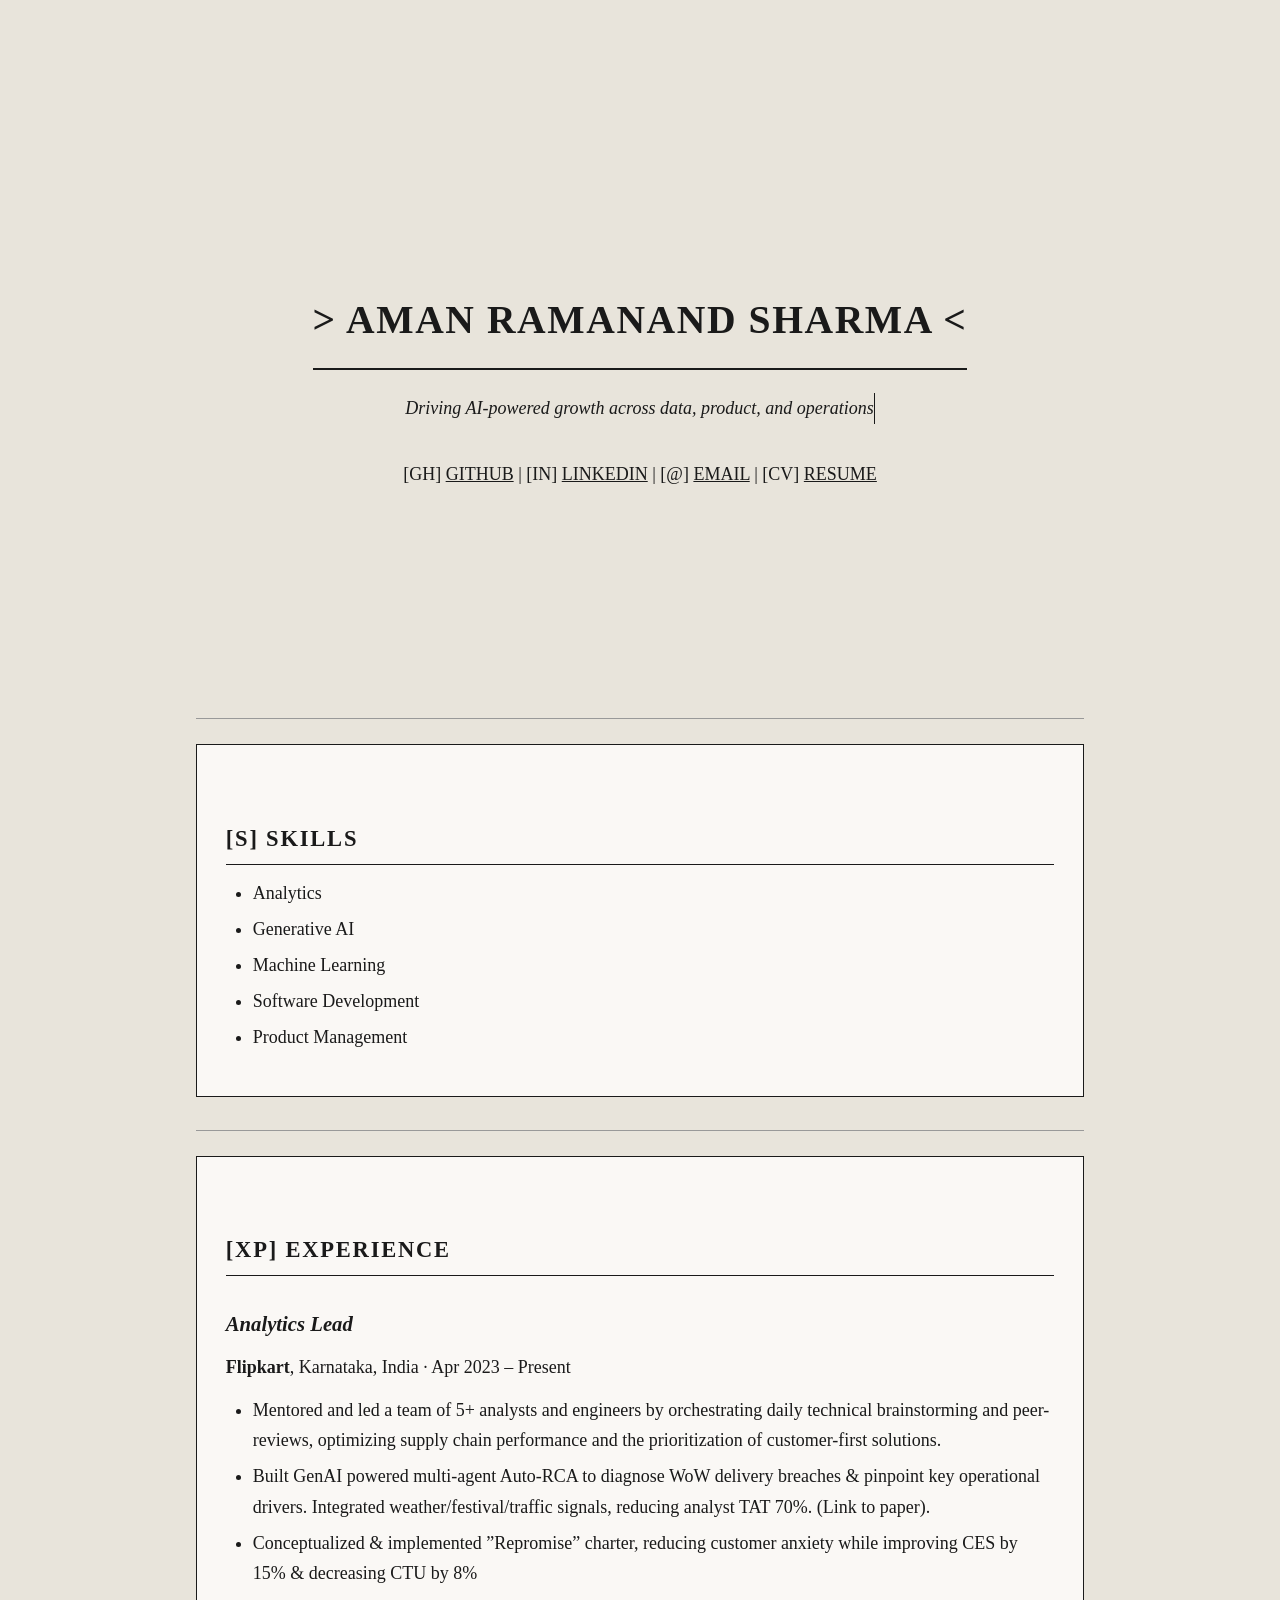
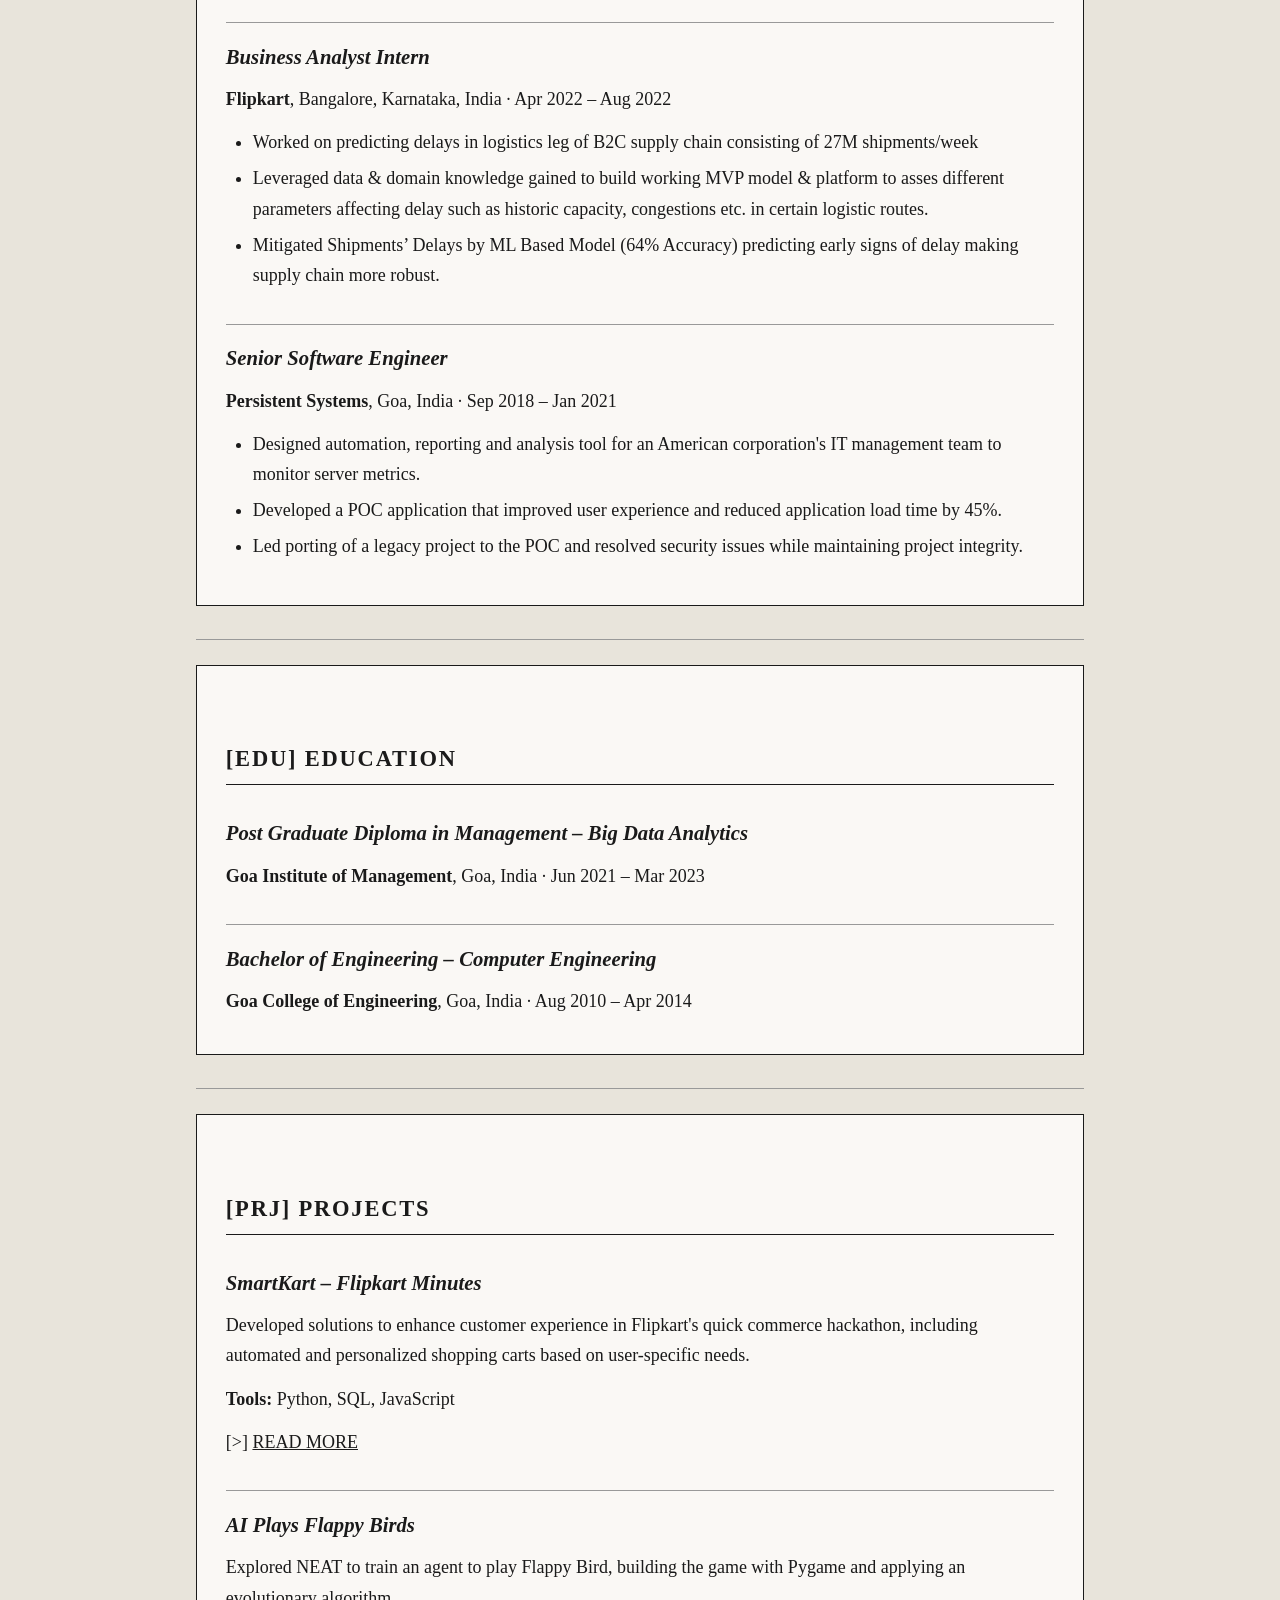
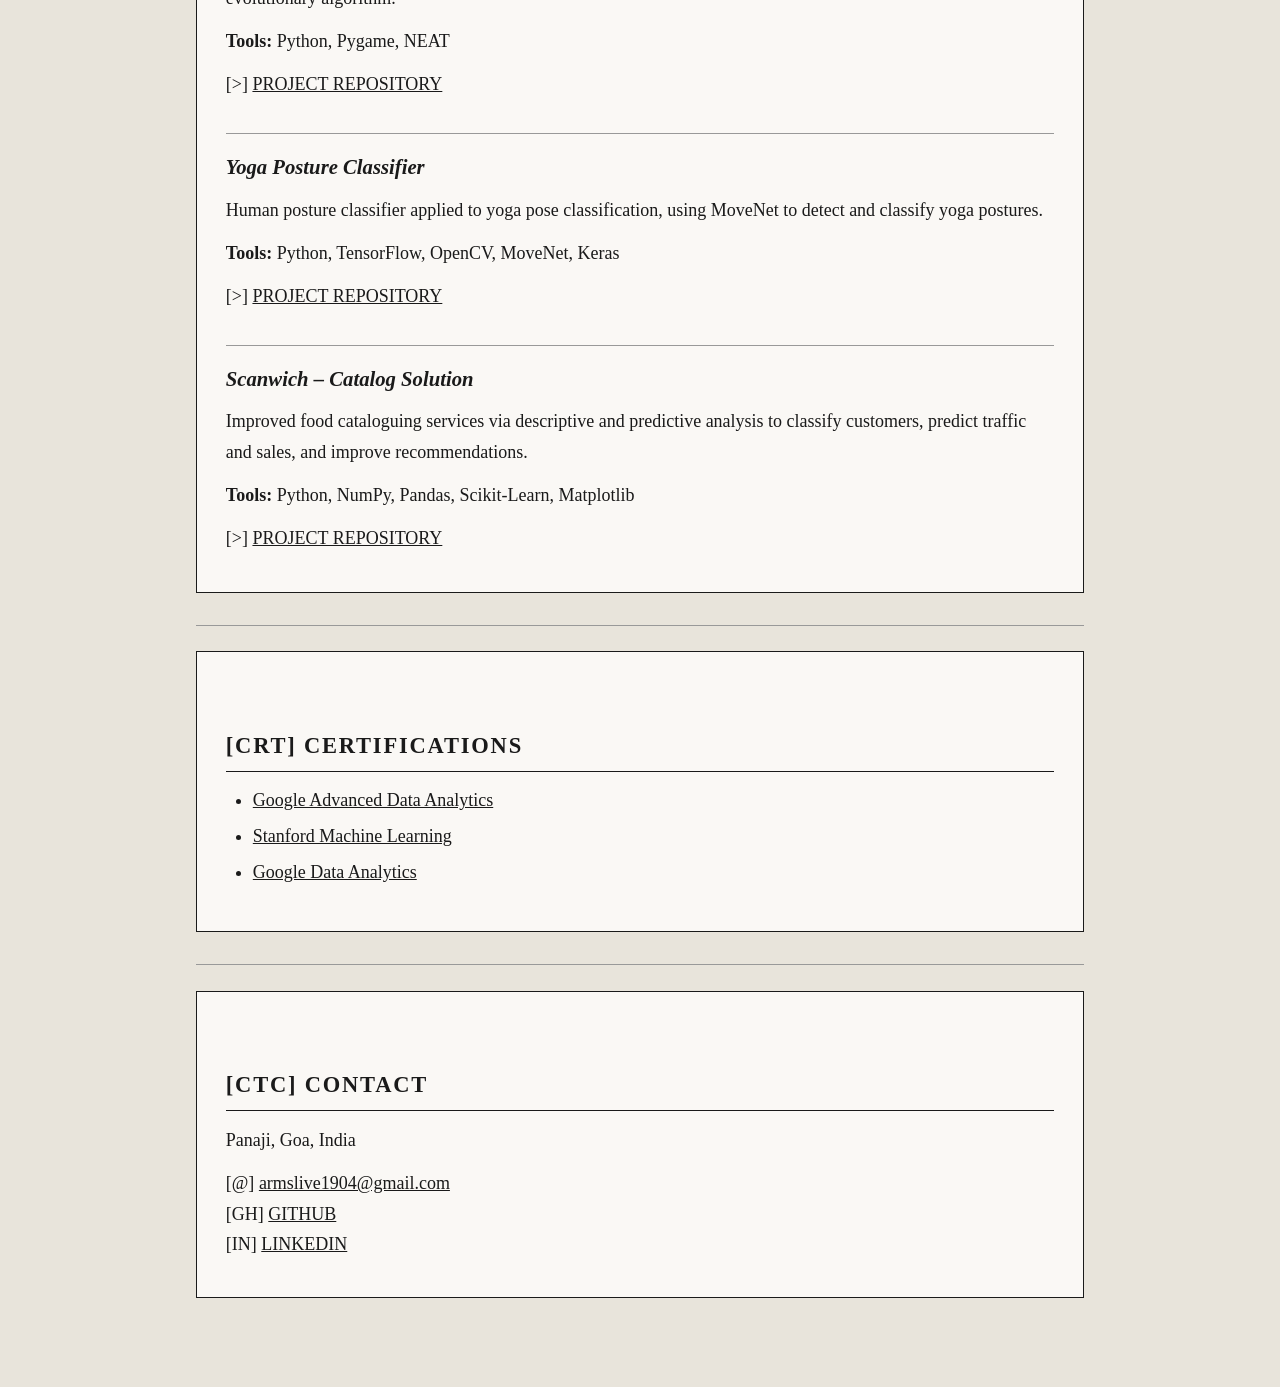
==== commit 5e90fa1e: "Updated Resume & Projects list 2" ====
--- a/index.html
+++ b/index.html
@@ -4,8 +4,32 @@
 <head>
   <meta charset="utf-8">
   <meta name="viewport" content="width=device-width, initial-scale=1.0">
-  <title>Aman Sharma</title>
-  <meta name="description" content="Business Analyst, Full Stack Developer, Freelancer">
+  <title>Aman Ramanand Sharma | Analytics - Flipkart</title>
+  <meta name="description" content="Aman Ramanand Sharma – Analytics Lead and Full Stack Developer. Driving AI-powered growth across data, product, and operations. Analytics, GenAI, ML, and Product management.">
+  <meta name="author" content="Aman Ramanand Sharma">
+  <meta name="keywords" content="Aman Sharma, Analytics Lead, Full Stack Developer, Freelancer, Analytics, Machine Learning, GenAI, Product Management, Flipkart, Goa">
+  <meta name="robots" content="index, follow">
+  <link rel="canonical" href="https://amanramanandsharma.github.io/">
+
+  <!-- Open Graph / Facebook -->
+  <meta property="og:type" content="website">
+  <meta property="og:url" content="https://amanramanandsharma.github.io/">
+  <meta property="og:title" content="Aman Ramanand Sharma | Analytics - Flipkart">
+  <meta property="og:description" content="Driving AI-powered growth across data, product, and operations. Analytics, GenAI, ML, and Product management.">
+  <meta property="og:locale" content="en_IN">
+
+  <!-- Twitter Card -->
+  <meta name="twitter:card" content="summary">
+  <meta name="twitter:title" content="Aman Ramanand Sharma | Analytics - Flipkart">
+  <meta name="twitter:description" content="Driving AI-powered growth across data, product, and operations. Analytics, GenAI, ML, and Product management.">
+
+  <!-- Mobile / PWA -->
+  <meta name="theme-color" content="#e8e4db">
+  <meta name="color-scheme" content="light dark">
+
+  <link rel="icon" type="image/png" sizes="32x32" href="assets/img/favicon_io/favicon-32x32.png">
+  <link rel="icon" type="image/png" sizes="16x16" href="assets/img/favicon_io/favicon-16x16.png">
+  <link rel="apple-touch-icon" sizes="180x180" href="assets/img/favicon_io/apple-touch-icon.png">
   <link rel="stylesheet" href="assets/css/style.css">
 </head>
 
--- a/assets/css/style.css
+++ b/assets/css/style.css
@@ -143,7 +143,6 @@
   margin: 1.8em 0 1.2em;
 }
 
-body[data-theme="dark"] header,
 body[data-theme="dark"] footer,
 body[data-theme="dark"] section {
   margin: 1.4em 0 1.8em;
@@ -153,7 +152,6 @@
   box-shadow: none;
 }
 
-body[data-theme="light"] header,
 body[data-theme="light"] footer,
 body[data-theme="light"] section {
   margin: 1.4em 0 1.8em;
@@ -202,12 +200,11 @@
 }
 
 /* Card animation – subtle for editorial feel */
-header, footer, section {
+footer, section {
   transition: opacity 0.2s ease, background-color 0.2s ease, border-color 0.2s ease;
   animation: cardIn 0.5s ease-out;
 }
 
-header:hover,
 footer:hover,
 section:hover {
   opacity: 0.98;
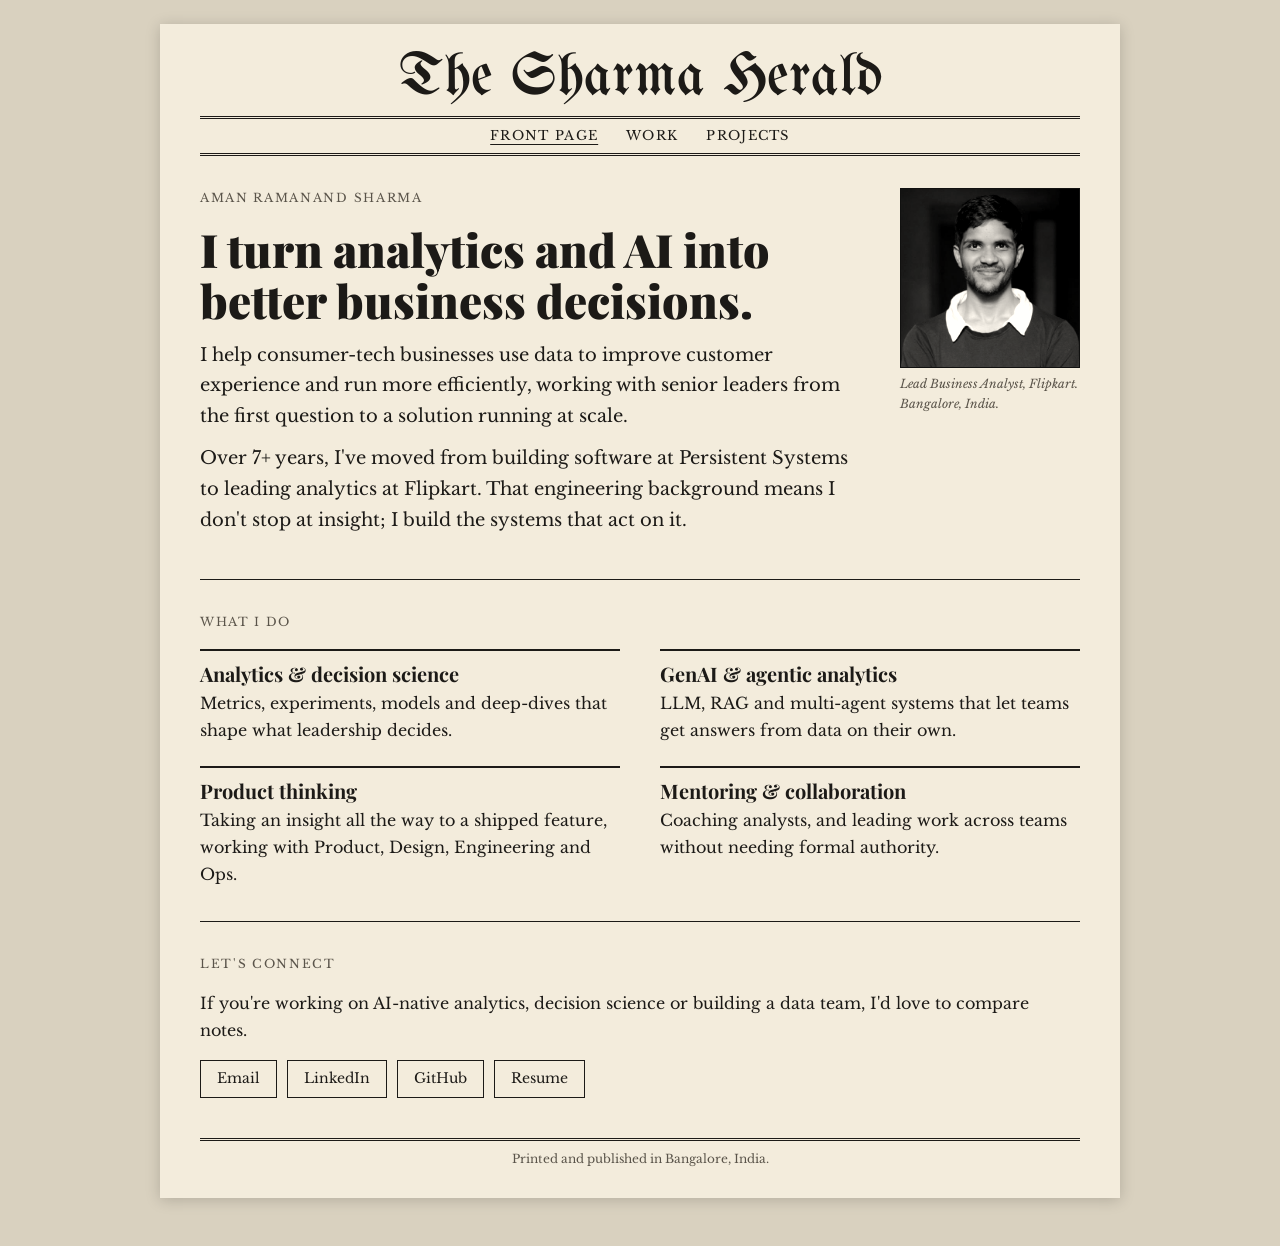
==== commit 23c70a43: "Redesign site as a three-page retro newspaper Front page with new headline, about and What I do; Wor" ====
--- a/index.html
+++ b/index.html
@@ -1,163 +1,67 @@
-<!DOCTYPE html>
-<html lang="en">
-
-<head>
-  <meta charset="utf-8">
-  <meta name="viewport" content="width=device-width, initial-scale=1.0">
-  <title>Aman Ramanand Sharma | Analytics - Flipkart</title>
-  <meta name="description" content="Aman Ramanand Sharma – Analytics Lead and Full Stack Developer. Driving AI-powered growth across data, product, and operations. Analytics, GenAI, ML, and Product management.">
-  <meta name="author" content="Aman Ramanand Sharma">
-  <meta name="keywords" content="Aman Sharma, Analytics Lead, Full Stack Developer, Freelancer, Analytics, Machine Learning, GenAI, Product Management, Flipkart, Goa">
-  <meta name="robots" content="index, follow">
-  <link rel="canonical" href="https://amanramanandsharma.github.io/">
-
-  <!-- Open Graph / Facebook -->
-  <meta property="og:type" content="website">
-  <meta property="og:url" content="https://amanramanandsharma.github.io/">
-  <meta property="og:title" content="Aman Ramanand Sharma | Analytics - Flipkart">
-  <meta property="og:description" content="Driving AI-powered growth across data, product, and operations. Analytics, GenAI, ML, and Product management.">
-  <meta property="og:locale" content="en_IN">
-
-  <!-- Twitter Card -->
-  <meta name="twitter:card" content="summary">
-  <meta name="twitter:title" content="Aman Ramanand Sharma | Analytics - Flipkart">
-  <meta name="twitter:description" content="Driving AI-powered growth across data, product, and operations. Analytics, GenAI, ML, and Product management.">
-
-  <!-- Mobile / PWA -->
-  <meta name="theme-color" content="#e8e4db">
-  <meta name="color-scheme" content="light dark">
-
-  <link rel="icon" type="image/png" sizes="32x32" href="assets/img/favicon_io/favicon-32x32.png">
-  <link rel="icon" type="image/png" sizes="16x16" href="assets/img/favicon_io/favicon-16x16.png">
-  <link rel="apple-touch-icon" sizes="180x180" href="assets/img/favicon_io/apple-touch-icon.png">
-  <link rel="stylesheet" href="assets/css/style.css">
-</head>
-
-<body data-theme="light">
-
-  <div class="screen">
-    <header id="profile">
-          <h1>&gt; AMAN RAMANAND SHARMA &lt;</h1>
-          <p class="subtext">
-            <span class="typing">Driving AI-powered growth across data, product, and operations</span>
-          </p>
-          <p>
-            [GH] <a href="https://github.com/amanramanandsharma">GITHUB</a> |
-            [IN] <a href="https://www.linkedin.com/in/amanrsharma/">LINKEDIN</a> |
-            [@] <a href="mailto:armslive1904@gmail.com">EMAIL</a> |
-            [CV] <a href="https://drive.google.com/file/d/1c_lR_9jNgW1I6IsB2rz8VY6HXxEqOK7Y/view?usp=sharing">RESUME</a>
-          </p>
-    </header>
-
-    <hr>
-
-  <section id="skills">
-    <h2>[S] SKILLS</h2>
-    <ul>
-      <li>Analytics</li>
-      <li>Generative AI</li>
-      <li>Machine Learning</li>
-      <li>Software Development</li>
-      <li>Product Management</li>
-    </ul>
-  </section>
-
-    <hr>
-
-  <section id="experience">
-    <h2>[XP] EXPERIENCE</h2>
-
-    <h3>Analytics Lead</h3>
-    <p><strong>Flipkart</strong>, Karnataka, India &middot; Apr 2023 &ndash; Present</p>
-    <ul>
-      <li>Mentored and led a team of 5+ analysts and engineers by orchestrating daily technical brainstorming and peer-reviews, optimizing supply chain performance and the prioritization of customer-first solutions.</li>
-      <li>Built GenAI powered multi-agent Auto-RCA to diagnose WoW delivery breaches & pinpoint key operational
-drivers. Integrated weather/festival/traffic signals, reducing analyst TAT 70%. (Link to paper).</li>
-<li>Conceptualized & implemented ”Repromise” charter, reducing customer anxiety while improving CES by 15% &
-decreasing CTU by 8%</li>
-
-    </ul>
-
-    <h3>Business Analyst Intern</h3>
-    <p><strong>Flipkart</strong>, Bangalore, Karnataka, India &middot; Apr 2022 &ndash; Aug 2022</p>
-    <ul>
-      <li>Worked on predicting delays in logistics leg of B2C supply chain consisting of 27M shipments/week</li>
-      <li>Leveraged data & domain knowledge gained to build working MVP model & platform to asses different parameters
-      affecting delay such as historic capacity, congestions etc. in certain logistic routes.</li>
-      <li>Mitigated Shipments’ Delays by ML Based Model (64% Accuracy) predicting early signs of delay making supply
-      chain more robust.</li>
-    </ul>
-
-    <h3>Senior Software Engineer</h3>
-    <p><strong>Persistent Systems</strong>, Goa, India &middot; Sep 2018 &ndash; Jan 2021</p>
-    <ul>
-      <li>Designed automation, reporting and analysis tool for an American corporation's IT management team to monitor server metrics.</li>
-      <li>Developed a POC application that improved user experience and reduced application load time by 45%.</li>
-      <li>Led porting of a legacy project to the POC and resolved security issues while maintaining project integrity.</li>
-    </ul>
-  </section>
-
-    <hr>
-
-  <section id="education">
-    <h2>[EDU] EDUCATION</h2>
-
-    <h3>Post Graduate Diploma in Management &ndash; Big Data Analytics</h3>
-    <p><strong>Goa Institute of Management</strong>, Goa, India &middot; Jun 2021 &ndash; Mar 2023</p>
-
-    <h3>Bachelor of Engineering &ndash; Computer Engineering</h3>
-    <p><strong>Goa College of Engineering</strong>, Goa, India &middot; Aug 2010 &ndash; Apr 2014</p>
-  </section>
-
-    <hr>
-
-  <section id="projects">
-    <h2>[PRJ] PROJECTS</h2>
-
-    <h3>SmartKart &ndash; Flipkart Minutes</h3>
-    <p>Developed solutions to enhance customer experience in Flipkart's quick commerce hackathon, including automated and personalized shopping carts based on user-specific needs.</p>
-    <p><strong>Tools:</strong> Python, SQL, JavaScript</p>
-    <p>[&gt;] <a href="https://medium.com/@armslive1904/smartkart-as-every-minute-counts-to-a-customer-55f926129ae9">READ MORE</a></p>
-
-    <h3>AI Plays Flappy Birds</h3>
-    <p>Explored NEAT to train an agent to play Flappy Bird, building the game with Pygame and applying an evolutionary algorithm.</p>
-    <p><strong>Tools:</strong> Python, Pygame, NEAT</p>
-    <p>[&gt;] <a href="https://github.com/amanramanandsharma/flappy-bird-neat">PROJECT REPOSITORY</a></p>
-
-    <h3>Yoga Posture Classifier</h3>
-    <p>Human posture classifier applied to yoga pose classification, using MoveNet to detect and classify yoga postures.</p>
-    <p><strong>Tools:</strong> Python, TensorFlow, OpenCV, MoveNet, Keras</p>
-    <p>[&gt;] <a href="https://github.com/amanramanandsharma/yoga-pose-classifier">PROJECT REPOSITORY</a></p>
-
-    <h3>Scanwich &ndash; Catalog Solution</h3>
-    <p>Improved food cataloguing services via descriptive and predictive analysis to classify customers, predict traffic and sales, and improve recommendations.</p>
-    <p><strong>Tools:</strong> Python, NumPy, Pandas, Scikit-Learn, Matplotlib</p>
-    <p>[&gt;] <a href="https://github.com/amanramanandsharma/scanwich-anlysis">PROJECT REPOSITORY</a></p>
-  </section>
-
-    <hr>
-
-  <section id="certifications">
-    <h2>[CRT] CERTIFICATIONS</h2>
-    <ul>
-      <li><a href="https://www.coursera.org/account/accomplishments/professional-cert/MD4PV7WLBXVR">Google Advanced Data Analytics</a></li>
-      <li><a href="https://www.coursera.org/account/accomplishments/verify/PVWVMJTPSTQL">Stanford Machine Learning</a></li>
-      <li><a href="https://www.coursera.org/account/accomplishments/professional-cert/DABY9HZSGCCM">Google Data Analytics</a></li>
-    </ul>
-  </section>
-
-    <hr>
-
-  <footer id="contact">
-    <h2>[CTC] CONTACT</h2>
-    <p>Panaji, Goa, India</p>
-    <p>
-      [@] <a href="mailto:armslive1904@gmail.com">armslive1904@gmail.com</a><br>
-      [GH] <a href="https://github.com/amanramanandsharma">GITHUB</a><br>
-      [IN] <a href="https://www.linkedin.com/in/amanrsharma/">LINKEDIN</a>
-    </p>
-  </footer>
-  </div>
-</body>
-
-</html>
+<!DOCTYPE html>
+<html lang="en">
+<head>
+<meta charset="utf-8">
+<meta name="viewport" content="width=device-width, initial-scale=1">
+<title>Aman Ramanand Sharma | Analytics &amp; AI</title>
+<meta name="description" content="I turn analytics and AI into better business decisions. Lead Business Analyst at Flipkart, Bangalore.">
+<meta name="author" content="Aman Ramanand Sharma">
+<link rel="canonical" href="https://amanramanandsharma.github.io/">
+<meta property="og:type" content="website">
+<meta property="og:url" content="https://amanramanandsharma.github.io/">
+<meta property="og:title" content="Aman Ramanand Sharma | Analytics &amp; AI">
+<meta property="og:description" content="I turn analytics and AI into better business decisions.">
+<meta property="og:locale" content="en_IN">
+<meta name="twitter:card" content="summary">
+<meta name="theme-color" content="#f3ecdc">
+<link rel="icon" type="image/png" sizes="32x32" href="assets/img/favicon_io/favicon-32x32.png">
+<link rel="icon" type="image/png" sizes="16x16" href="assets/img/favicon_io/favicon-16x16.png">
+<link rel="apple-touch-icon" sizes="180x180" href="assets/img/favicon_io/apple-touch-icon.png">
+<link rel="preconnect" href="https://fonts.googleapis.com">
+<link rel="preconnect" href="https://fonts.gstatic.com" crossorigin>
+<link href="https://fonts.googleapis.com/css2?family=UnifrakturMaguntia&family=Playfair+Display:wght@700;900&family=Libre+Baskerville:ital@0;1&display=swap" rel="stylesheet">
+<link rel="stylesheet" href="assets/css/style.css">
+</head>
+<body>
+<div class="paper">
+  <a class="masthead" href="index.html">The Sharma Herald</a>
+  <nav><a href="index.html" aria-current="page">Front page</a><a href="work.html">Work</a><a href="projects.html">Projects</a></nav>
+
+  <section class="band lead">
+    <div>
+      <p class="label">Aman Ramanand Sharma</p>
+      <h1>I turn analytics and AI into better business decisions.</h1>
+      <p class="intro">I help consumer-tech businesses use data to improve customer experience and run more efficiently, working with senior leaders from the first question to a solution running at scale.</p>
+      <p class="intro">Over 7+ years, I've moved from building software at Persistent Systems to leading analytics at Flipkart. That engineering background means I don't stop at insight; I build the systems that act on it.</p>
+    </div>
+    <figure>
+      <img src="assets/img/profile_aman_github.jpeg" alt="Aman Ramanand Sharma">
+      <figcaption>Lead Business Analyst, Flipkart. Bangalore, India.</figcaption>
+    </figure>
+  </section>
+
+  <section class="band">
+    <p class="label">What I do</p>
+    <div class="grid2">
+      <div><h2>Analytics &amp; decision science</h2><p>Metrics, experiments, models and deep-dives that shape what leadership decides.</p></div>
+      <div><h2>GenAI &amp; agentic analytics</h2><p>LLM, RAG and multi-agent systems that let teams get answers from data on their own.</p></div>
+      <div><h2>Product thinking</h2><p>Taking an insight all the way to a shipped feature, working with Product, Design, Engineering and Ops.</p></div>
+      <div><h2>Mentoring &amp; collaboration</h2><p>Coaching analysts, and leading work across teams without needing formal authority.</p></div>
+    </div>
+  </section>
+
+  <section class="band">
+    <p class="label">Let's connect</p>
+    <p>If you're working on AI-native analytics, decision science or building a data team, I'd love to compare notes.</p>
+    <div class="links">
+      <a href="mailto:armslive1904@gmail.com">Email</a>
+      <a href="https://www.linkedin.com/in/amanrsharma/">LinkedIn</a>
+      <a href="https://github.com/amanramanandsharma">GitHub</a>
+      <a href="https://drive.google.com/file/d/1c_lR_9jNgW1I6IsB2rz8VY6HXxEqOK7Y/view?usp=sharing">Resume</a>
+    </div>
+  </section>
+
+  <div class="footer">Printed and published in Bangalore, India.</div>
+</div>
+</body>
+</html>
--- a/assets/css/style.css
+++ b/assets/css/style.css
@@ -1,319 +1,74 @@
-/**
- * 90s newspaper editorial style
- */
+/* Retro newspaper: one short page per topic. */
+:root { --paper:#f3ecdc; --ink:#1c1a17; --soft:#5a544a; --rule:#b9b0a0; }
+* { box-sizing:border-box; }
+body {
+  margin:0; padding:24px 16px 48px; background:#d9d1bf; color:var(--ink);
+  font:16px/1.7 "Libre Baskerville", Georgia, serif;
+}
+.paper { max-width:960px; margin:0 auto; background:var(--paper); padding:24px 40px 28px; box-shadow:0 2px 14px rgba(0,0,0,.18); }
+a { color:var(--ink); }
 
-body {
-  margin: 1.5em auto;
-  max-width: 960px;
-  padding: 0 1em;
-  font-family: Georgia, "Times New Roman", Times, serif;
-  font-size: 18px;
-  line-height: 1.7;
+.masthead { display:block; text-align:center; font:clamp(36px,6vw,60px)/1 "UnifrakturMaguntia", serif; margin:0 0 8px; text-decoration:none; }
+nav {
+  display:flex; justify-content:center; gap:28px;
+  border-top:3px double var(--ink); border-bottom:3px double var(--ink);
+  padding:6px 0; font-size:13px; text-transform:uppercase; letter-spacing:.1em;
 }
+nav a { text-decoration:none; }
+nav a:hover, nav a[aria-current] { text-decoration:underline; text-underline-offset:4px; }
 
-body[data-theme="dark"] {
-  color: #e8e4dc;
-  background: #2a2622;
+.label { font-size:12px; text-transform:uppercase; letter-spacing:.14em; margin:0 0 16px; color:var(--soft); }
+.band { padding:32px 0; border-bottom:1px solid var(--ink); }
+.band:last-of-type { border-bottom:0; }
+h1 { font:900 clamp(30px,4.6vw,46px)/1.1 "Playfair Display", serif; margin:0 0 14px; }
+h2 { font:700 20px/1.25 "Playfair Display", serif; margin:0 0 4px; }
+p { margin:0 0 12px; }
+.when { font-size:13px; font-style:italic; color:var(--soft); margin:0 0 10px; }
+
+/* Front page */
+.lead { display:grid; grid-template-columns:1fr 180px; gap:36px; align-items:start; }
+.lead figure { margin:0; }
+.lead img { width:100%; display:block; filter:grayscale(1) contrast(1.1) sepia(.15); border:1px solid var(--ink); }
+.lead figcaption { font-size:12px; font-style:italic; color:var(--soft); margin-top:6px; }
+.lead .intro { font-size:18px; }
+
+.two { display:grid; grid-template-columns:1fr 1fr; }
+.two > div { padding-right:28px; }
+.two > div + div { padding:0 0 0 28px; border-left:1px solid var(--rule); }
+
+.grid2 { display:grid; grid-template-columns:1fr 1fr; gap:22px 40px; }
+.grid2 > div { border-top:2px solid var(--ink); padding-top:10px; }
+.grid2 p { margin:0; }
+
+.links { display:flex; flex-wrap:wrap; gap:10px; margin-top:16px; }
+.links a {
+  text-decoration:none; border:1px solid var(--ink); padding:6px 16px; font-size:14px;
 }
+.links a:hover { background:var(--ink); color:var(--paper); }
 
-body[data-theme="light"] {
-  color: #1a1a1a;
-  background: #e8e4db;
+/* Lists of entries (work, projects) */
+.entry { display:grid; grid-template-columns:200px 1fr; gap:28px; padding:22px 0; border-top:1px solid var(--rule); }
+.entry:first-of-type { border-top:0; padding-top:0; }
+.entry .side { font-size:14px; color:var(--soft); }
+.entry .side b { display:block; color:var(--ink); font-weight:400; }
+.entry ul { margin:0; padding-left:18px; }
+.entry li { margin:0 0 6px; }
+.role { position:relative; padding-left:20px; border-left:2px solid var(--ink); }
+.role + .role { margin-top:22px; }
+.role:before { content:""; position:absolute; left:-6px; top:7px; width:10px; height:10px; border-radius:50%; background:var(--paper); border:2px solid var(--ink); }
+.role:first-child:before { background:var(--ink); }
+.role .when { margin-bottom:6px; }
+
+.footer { margin-top:8px; padding-top:8px; border-top:3px double var(--ink); text-align:center; font-size:12px; color:var(--soft); }
+
+@media (max-width:680px) {
+  body { padding:0; background:var(--paper); }
+  .paper { padding:18px 16px 24px; box-shadow:none; }
+  nav { gap:18px; }
+  .lead { grid-template-columns:1fr; gap:18px; }
+  .lead figure { order:-1; max-width:140px; margin:0; }
+  .two, .grid2 { grid-template-columns:1fr; }
+  .two > div { padding:0 0 18px; }
+  .two > div + div { padding:18px 0 0; border-left:0; border-top:1px solid var(--rule); }
+  .entry { grid-template-columns:1fr; gap:6px; }
 }
-
-body[data-theme="dark"] a {
-  color: #d4cfc4;
-  text-decoration: underline;
-}
-
-body[data-theme="dark"] a:visited {
-  color: #b8b4aa;
-}
-
-body[data-theme="dark"] a:hover {
-  color: #fff;
-  text-decoration: underline;
-}
-
-body[data-theme="light"] a {
-  color: #1a1a1a;
-  text-decoration: underline;
-}
-
-body[data-theme="light"] a:visited {
-  color: #444;
-}
-
-body[data-theme="light"] a:hover {
-  color: #333;
-  text-decoration: underline;
-}
-
-h1, h2, h3 {
-  font-family: Georgia, "Times New Roman", Times, serif;
-  font-weight: bold;
-  margin: 1.2em 0 0.4em;
-}
-
-h1 {
-  font-size: 2.2em;
-  text-transform: uppercase;
-  letter-spacing: 0.04em;
-  text-align: center;
-  border-bottom: 2px solid #1a1a1a;
-  padding-bottom: 0.35em;
-  margin-bottom: 0.4em;
-}
-
-body[data-theme="dark"] h1 {
-  border-bottom-color: #e8e4dc;
-}
-
-body[data-theme="dark"] h2,
-body[data-theme="light"] h2 {
-  font-size: 1.25em;
-  text-transform: uppercase;
-  letter-spacing: 0.08em;
-  padding: 0.2em 0 0.25em;
-  margin-top: 2em;
-  margin-bottom: 0.6em;
-  border-top: none;
-  border-bottom: 1px solid currentColor;
-}
-
-body[data-theme="dark"] h2 {
-  background: transparent;
-  border-bottom-color: #888;
-}
-
-body[data-theme="light"] h2 {
-  background: transparent;
-  border-bottom-color: #1a1a1a;
-}
-
-h2::before,
-h2::after {
-  content: "";
-  margin: 0;
-}
-
-h3 {
-  font-size: 1.15em;
-  text-transform: none;
-  letter-spacing: 0;
-  font-style: italic;
-  border-top: 1px solid #999;
-  padding-top: 0.8em;
-  margin-top: 1.6em;
-}
-
-body[data-theme="light"] h3 {
-  border-top-color: #999;
-}
-
-section h3:first-of-type {
-  border-top: none;
-  padding-top: 0.5em;
-  margin-top: 1em;
-}
-
-p {
-  margin: 0.5em 0 0.7em;
-  text-align: left;
-}
-
-ul {
-  margin: 0.4em 0 1em 1.5em;
-  padding: 0;
-}
-
-li {
-  margin: 0.3em 0;
-}
-
-body[data-theme="dark"] hr {
-  border: none;
-  border-top: 1px solid #555;
-  margin: 1.8em 0 1.2em;
-}
-
-body[data-theme="light"] hr {
-  border: none;
-  border-top: 1px solid #999;
-  margin: 1.8em 0 1.2em;
-}
-
-body[data-theme="dark"] footer,
-body[data-theme="dark"] section {
-  margin: 1.4em 0 1.8em;
-  padding: 1.4em 1.6em;
-  background: #3a3630;
-  border: 1px solid #555;
-  box-shadow: none;
-}
-
-body[data-theme="light"] footer,
-body[data-theme="light"] section {
-  margin: 1.4em 0 1.8em;
-  padding: 1.4em 1.6em;
-  background: #faf8f5;
-  border: 1px solid #1a1a1a;
-  box-shadow: none;
-}
-
-header {
-  text-align: center;
-}
-
-#profile {
-  min-height: 70vh;
-  display: flex;
-  flex-direction: column;
-  justify-content: center;
-  align-items: center;
-}
-
-.screen {
-  padding: 1.6em 2em;
-}
-
-.subtext {
-  text-align: center;
-  margin: 0.4em 0 0.9em;
-  font-style: italic;
-}
-
-body[data-theme="dark"] .typing,
-body[data-theme="light"] .typing {
-  display: inline-block;
-  white-space: nowrap;
-  overflow: hidden;
-  animation: typing 3s steps(40, end), blink 0.75s step-end infinite alternate;
-}
-
-body[data-theme="dark"] .typing {
-  border-right: 1px solid #e8e4dc;
-}
-
-body[data-theme="light"] .typing {
-  border-right: 1px solid #1a1a1a;
-}
-
-/* Card animation – subtle for editorial feel */
-footer, section {
-  transition: opacity 0.2s ease, background-color 0.2s ease, border-color 0.2s ease;
-  animation: cardIn 0.5s ease-out;
-}
-
-footer:hover,
-section:hover {
-  opacity: 0.98;
-}
-
-@keyframes cardIn {
-  from {
-    opacity: 0;
-    transform: translateY(6px);
-  }
-  to {
-    opacity: 1;
-    transform: translateY(0);
-  }
-}
-
-/* Theme toggle button */
-.theme-toggle {
-  display: inline-block;
-  margin-bottom: 1em;
-  padding: 0.4em 0.9em;
-  font-family: Georgia, "Times New Roman", Times, serif;
-  font-size: 0.9em;
-  text-transform: uppercase;
-  letter-spacing: 0.06em;
-  border-radius: 0;
-  cursor: pointer;
-  border: 1px solid currentColor;
-  background: transparent;
-}
-
-body[data-theme="dark"] .theme-toggle {
-  color: #e8e4dc;
-}
-
-body[data-theme="light"] .theme-toggle {
-  color: #1a1a1a;
-}
-
-.theme-toggle:hover {
-  text-decoration: underline;
-}
-
-@keyframes typing {
-  from {
-    width: 0;
-  }
-  to {
-    width: 100%;
-  }
-}
-
-@keyframes blink {
-  from {
-    border-color: transparent;
-  }
-  to {
-    border-color: inherit;
-  }
-}
-
-/* Responsive tweaks */
-@media (max-width: 768px) {
-  body {
-    margin: 1em auto;
-    padding: 0 1em;
-    font-size: 15px;
-    line-height: 1.6;
-  }
-
-  .screen {
-    padding: 1.2em 1.3em;
-  }
-
-  h1 {
-    font-size: 1.4em;
-    letter-spacing: 0.08em;
-  }
-
-  h2 {
-    font-size: 1.1em;
-    margin-top: 1.6em;
-  }
-
-  h3 {
-    font-size: 1em;
-  }
-
-  ul {
-    padding-left: 1.4em;
-  }
-}
-
-@media (max-width: 480px) {
-  body {
-    padding: 0 0.75em;
-    font-size: 14px;
-  }
-
-  .screen {
-    padding: 1em 1.1em;
-  }
-
-  h1 {
-    font-size: 1.2em;
-    letter-spacing: 0.06em;
-  }
-
-  .typing {
-    animation: typing 3s steps(30, end), blink 0.75s step-end infinite alternate;
-  }
-}
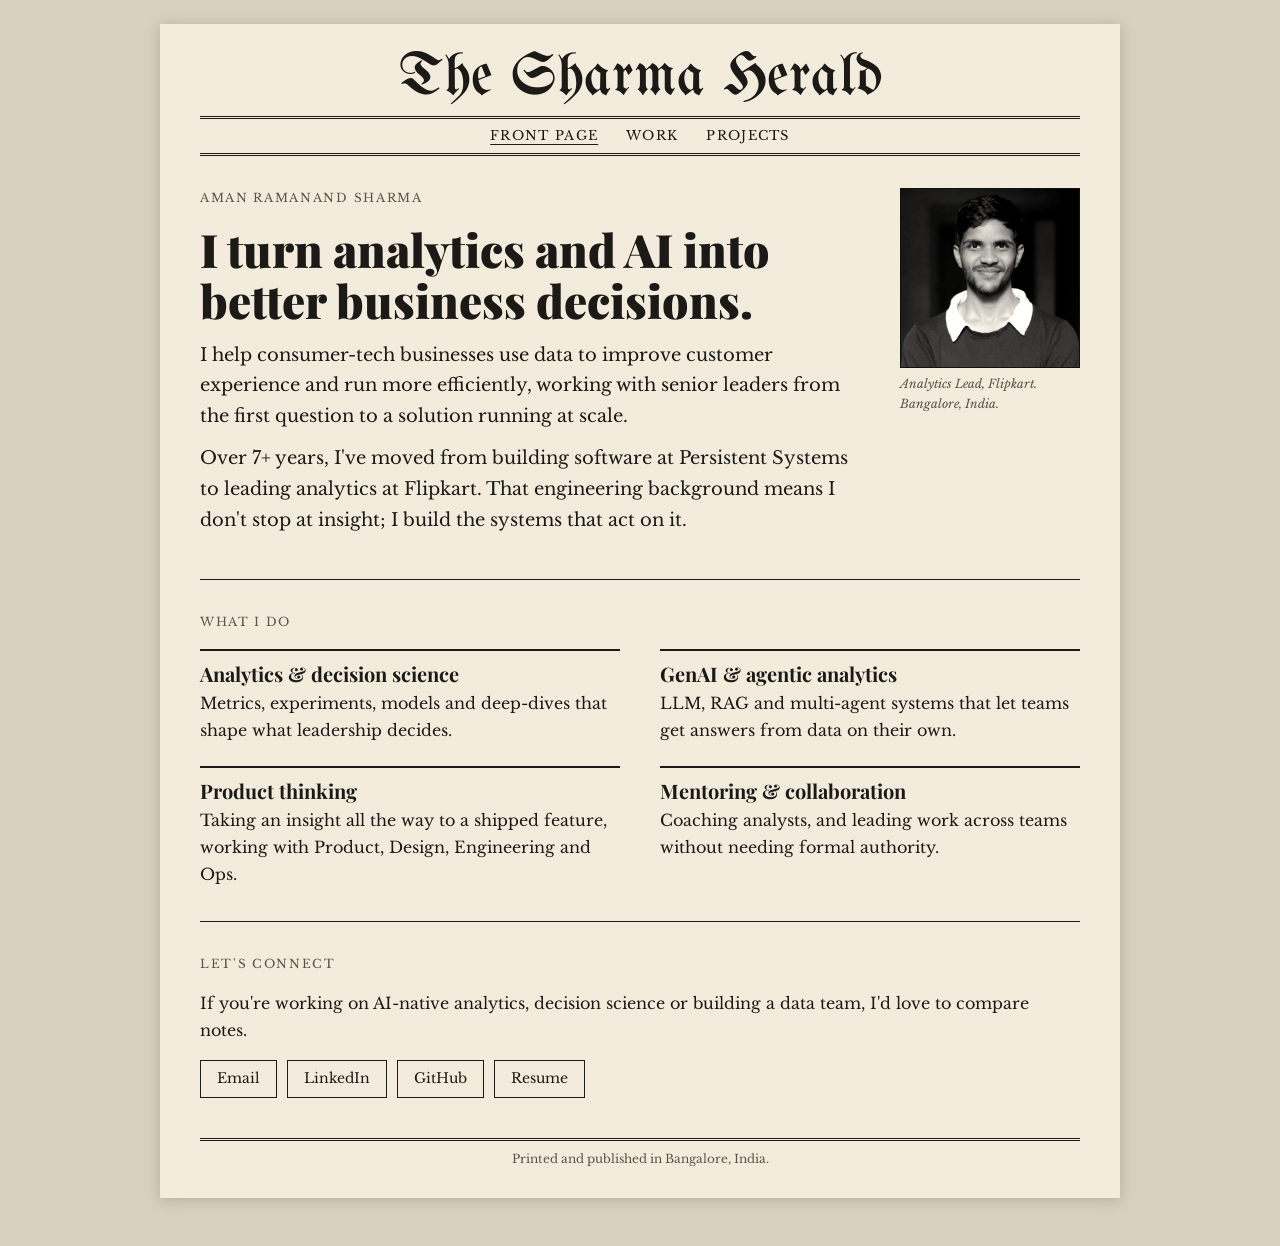
==== commit f32587c2: "Update title to Analytics Lead and new resume link Co-Authored-By: Claude Opus 5.5 <noreply@anthropi" ====
--- a/index.html
+++ b/index.html
@@ -4,7 +4,7 @@
 <meta charset="utf-8">
 <meta name="viewport" content="width=device-width, initial-scale=1">
 <title>Aman Ramanand Sharma | Analytics &amp; AI</title>
-<meta name="description" content="I turn analytics and AI into better business decisions. Lead Business Analyst at Flipkart, Bangalore.">
+<meta name="description" content="I turn analytics and AI into better business decisions. Analytics Lead at Flipkart, Bangalore.">
 <meta name="author" content="Aman Ramanand Sharma">
 <link rel="canonical" href="https://amanramanandsharma.github.io/">
 <meta property="og:type" content="website">
@@ -36,7 +36,7 @@
     </div>
     <figure>
       <img src="assets/img/profile_aman_github.jpeg" alt="Aman Ramanand Sharma">
-      <figcaption>Lead Business Analyst, Flipkart. Bangalore, India.</figcaption>
+      <figcaption>Analytics Lead, Flipkart. Bangalore, India.</figcaption>
     </figure>
   </section>
 
@@ -57,7 +57,7 @@
       <a href="mailto:armslive1904@gmail.com">Email</a>
       <a href="https://www.linkedin.com/in/amanrsharma/">LinkedIn</a>
       <a href="https://github.com/amanramanandsharma">GitHub</a>
-      <a href="https://drive.google.com/file/d/1c_lR_9jNgW1I6IsB2rz8VY6HXxEqOK7Y/view?usp=sharing">Resume</a>
+      <a href="https://drive.google.com/file/d/1G-NKw629K14osxmuJi2aSqHtE6uhgdbL/view?usp=sharing">Resume</a>
     </div>
   </section>
 
